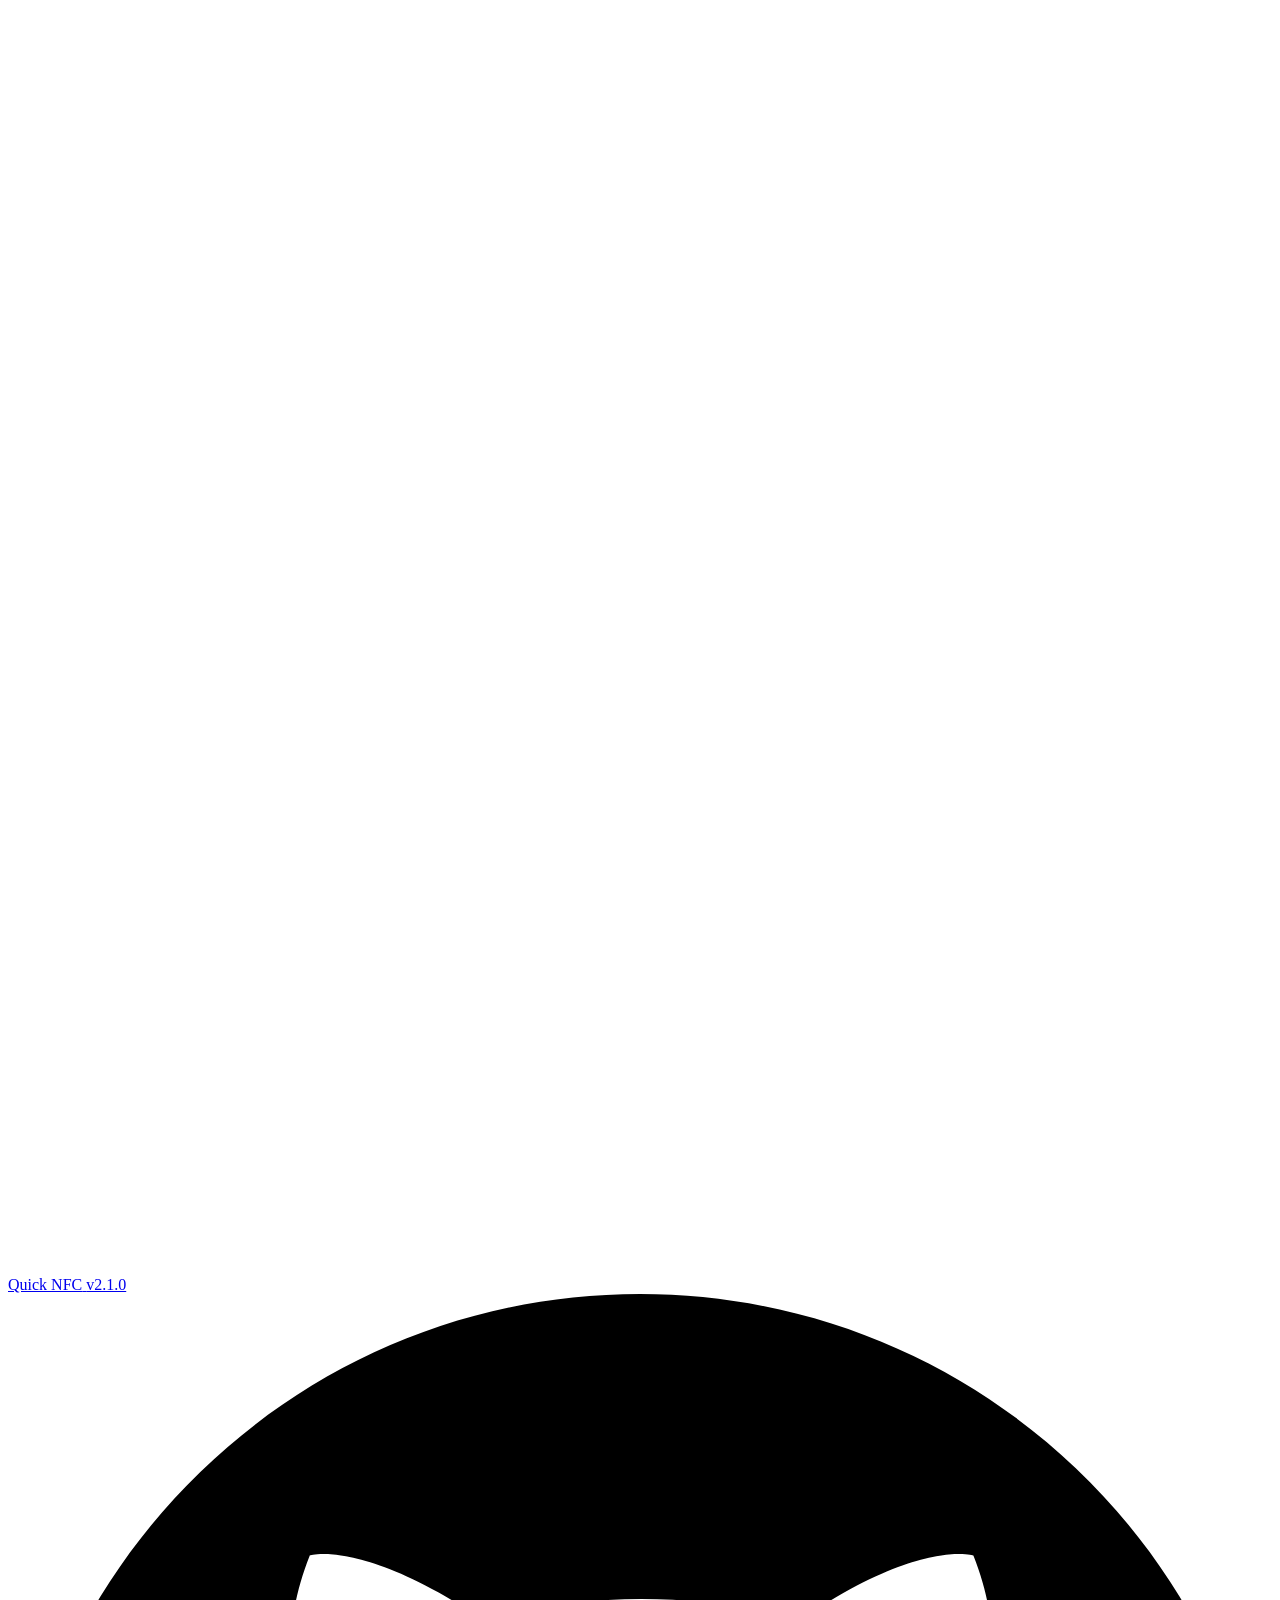
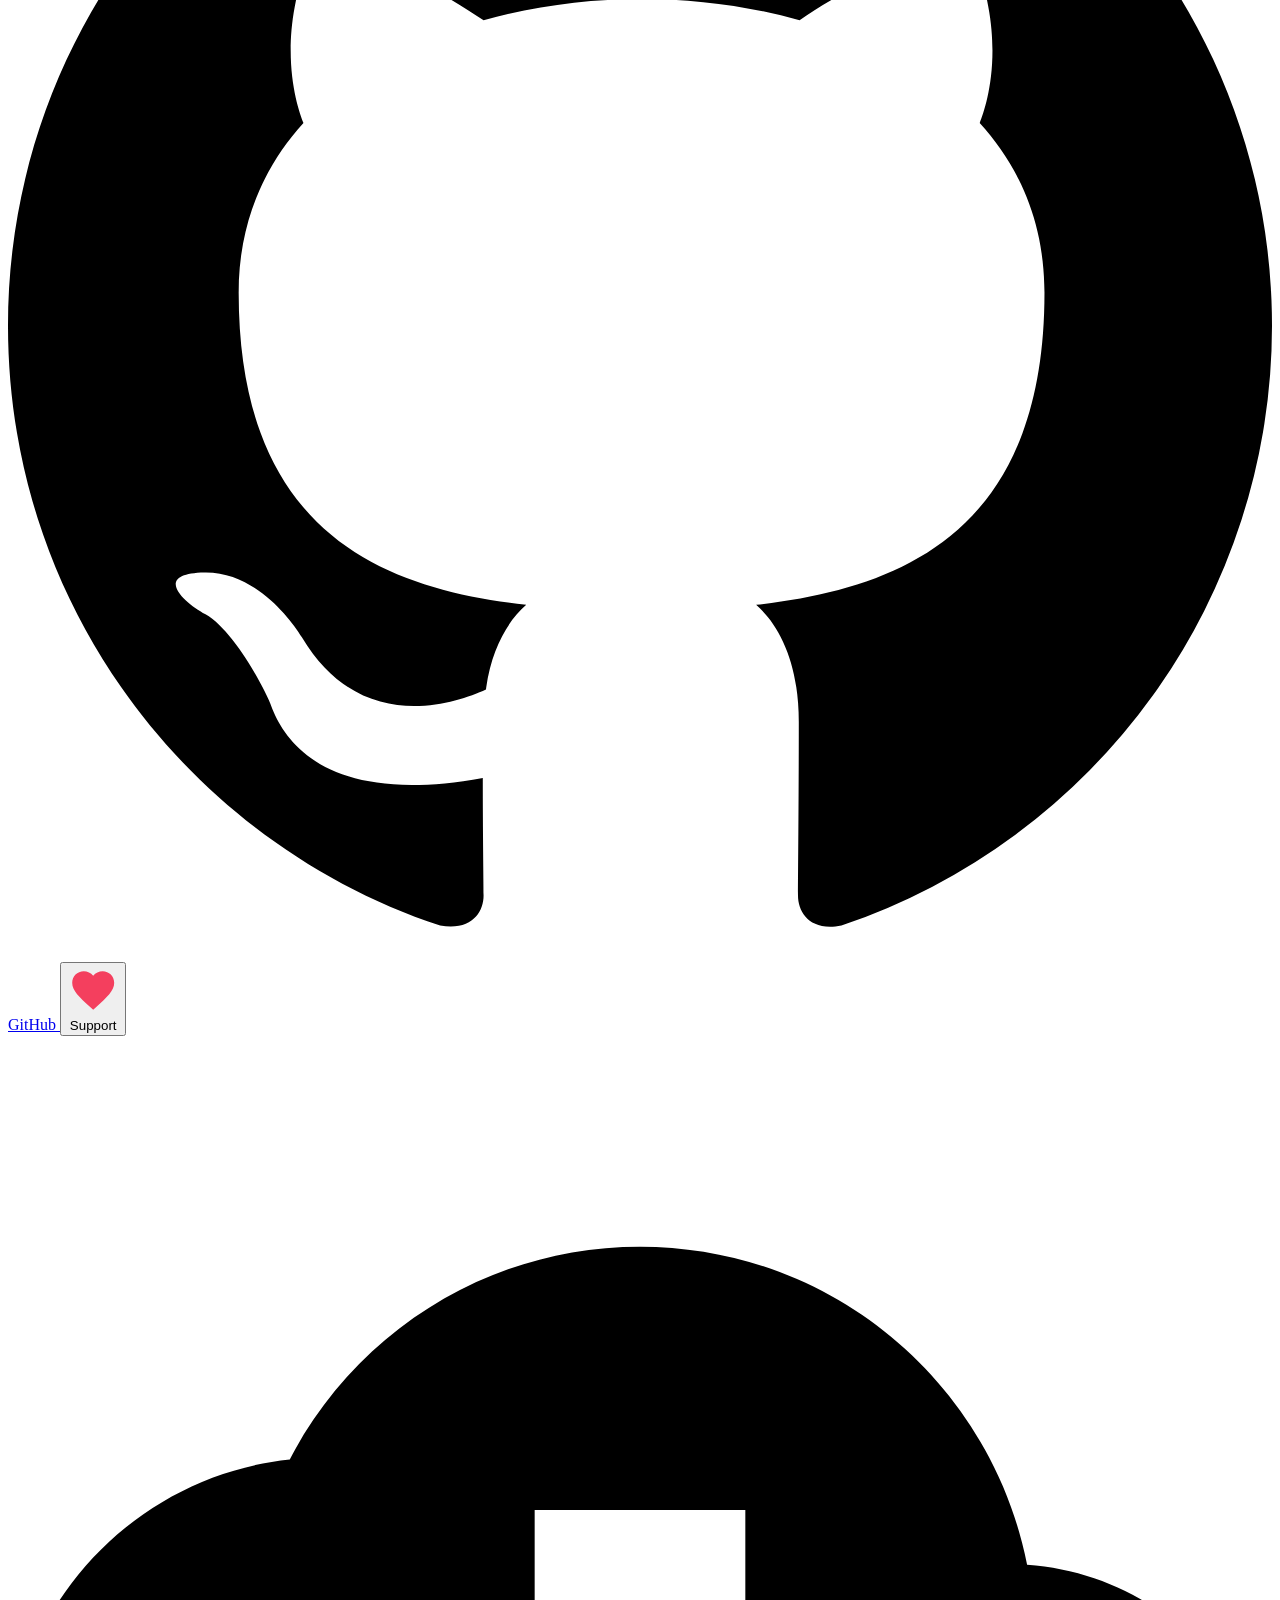
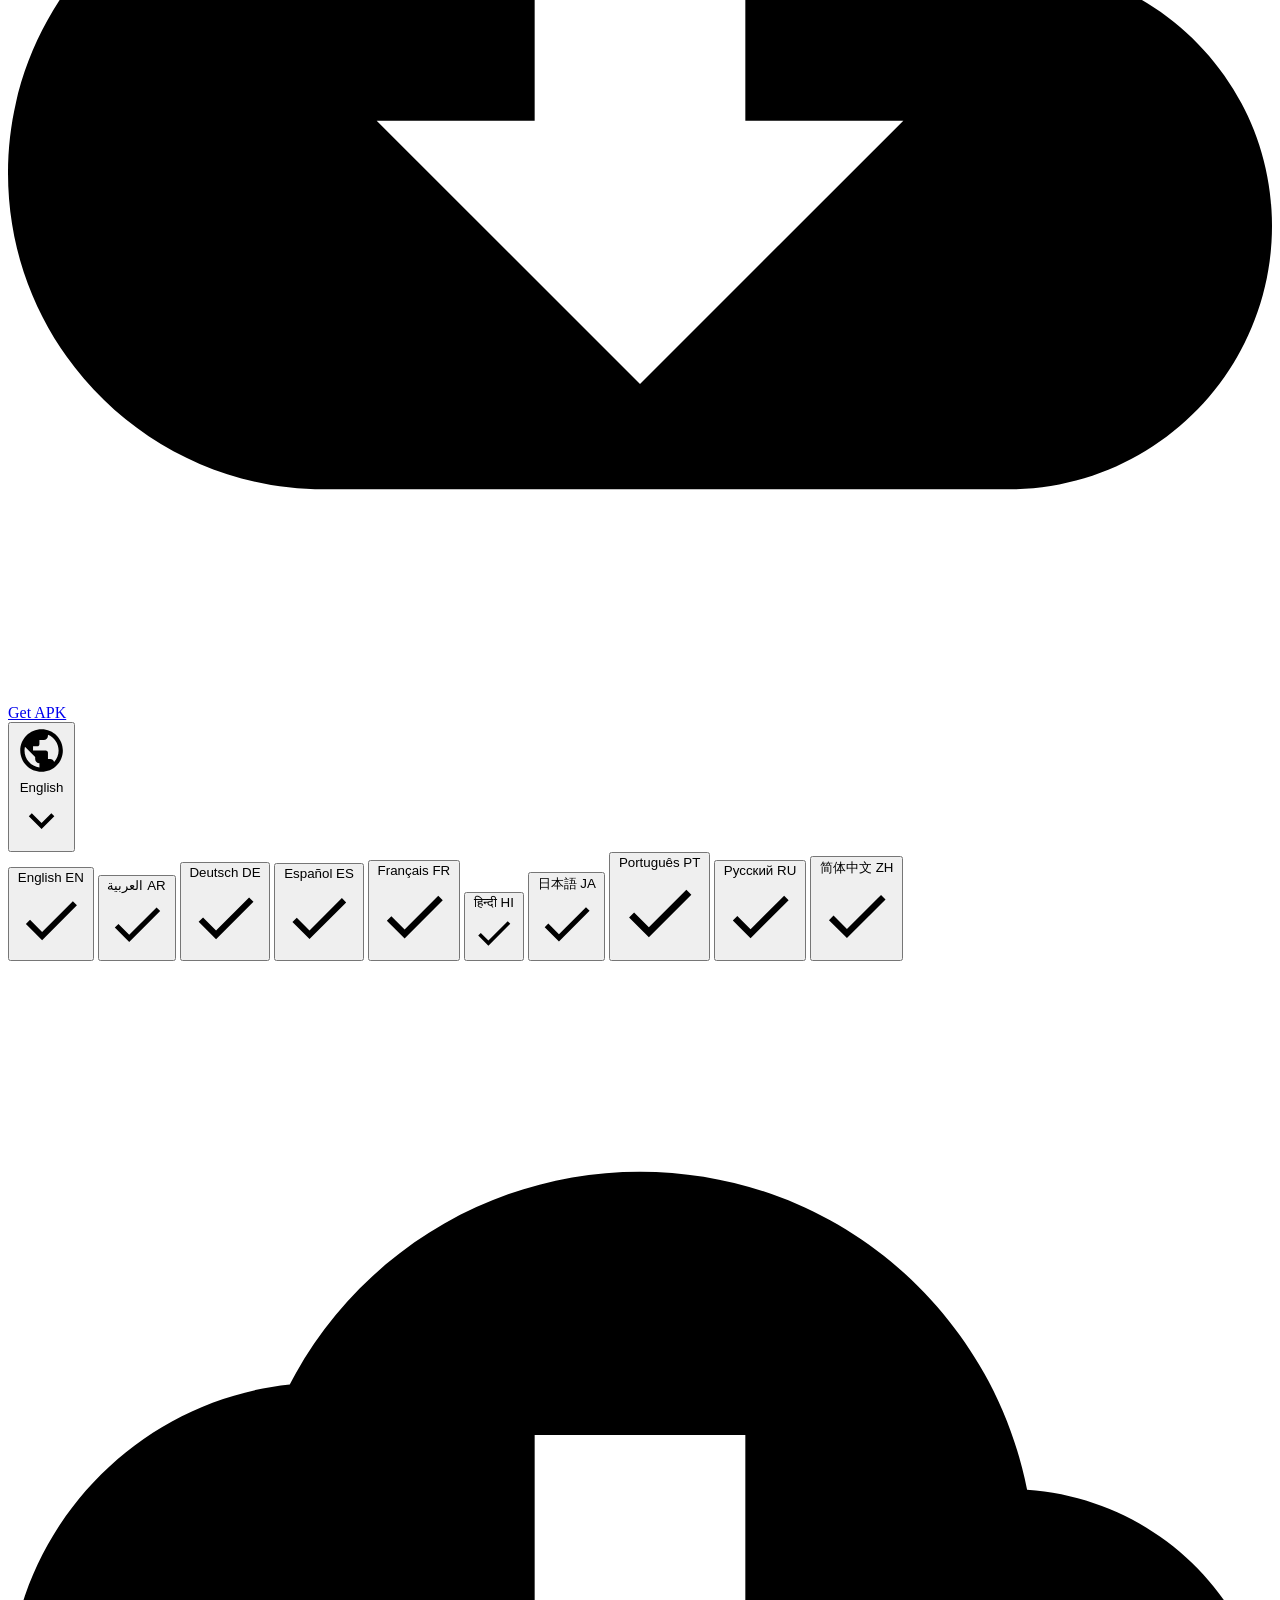
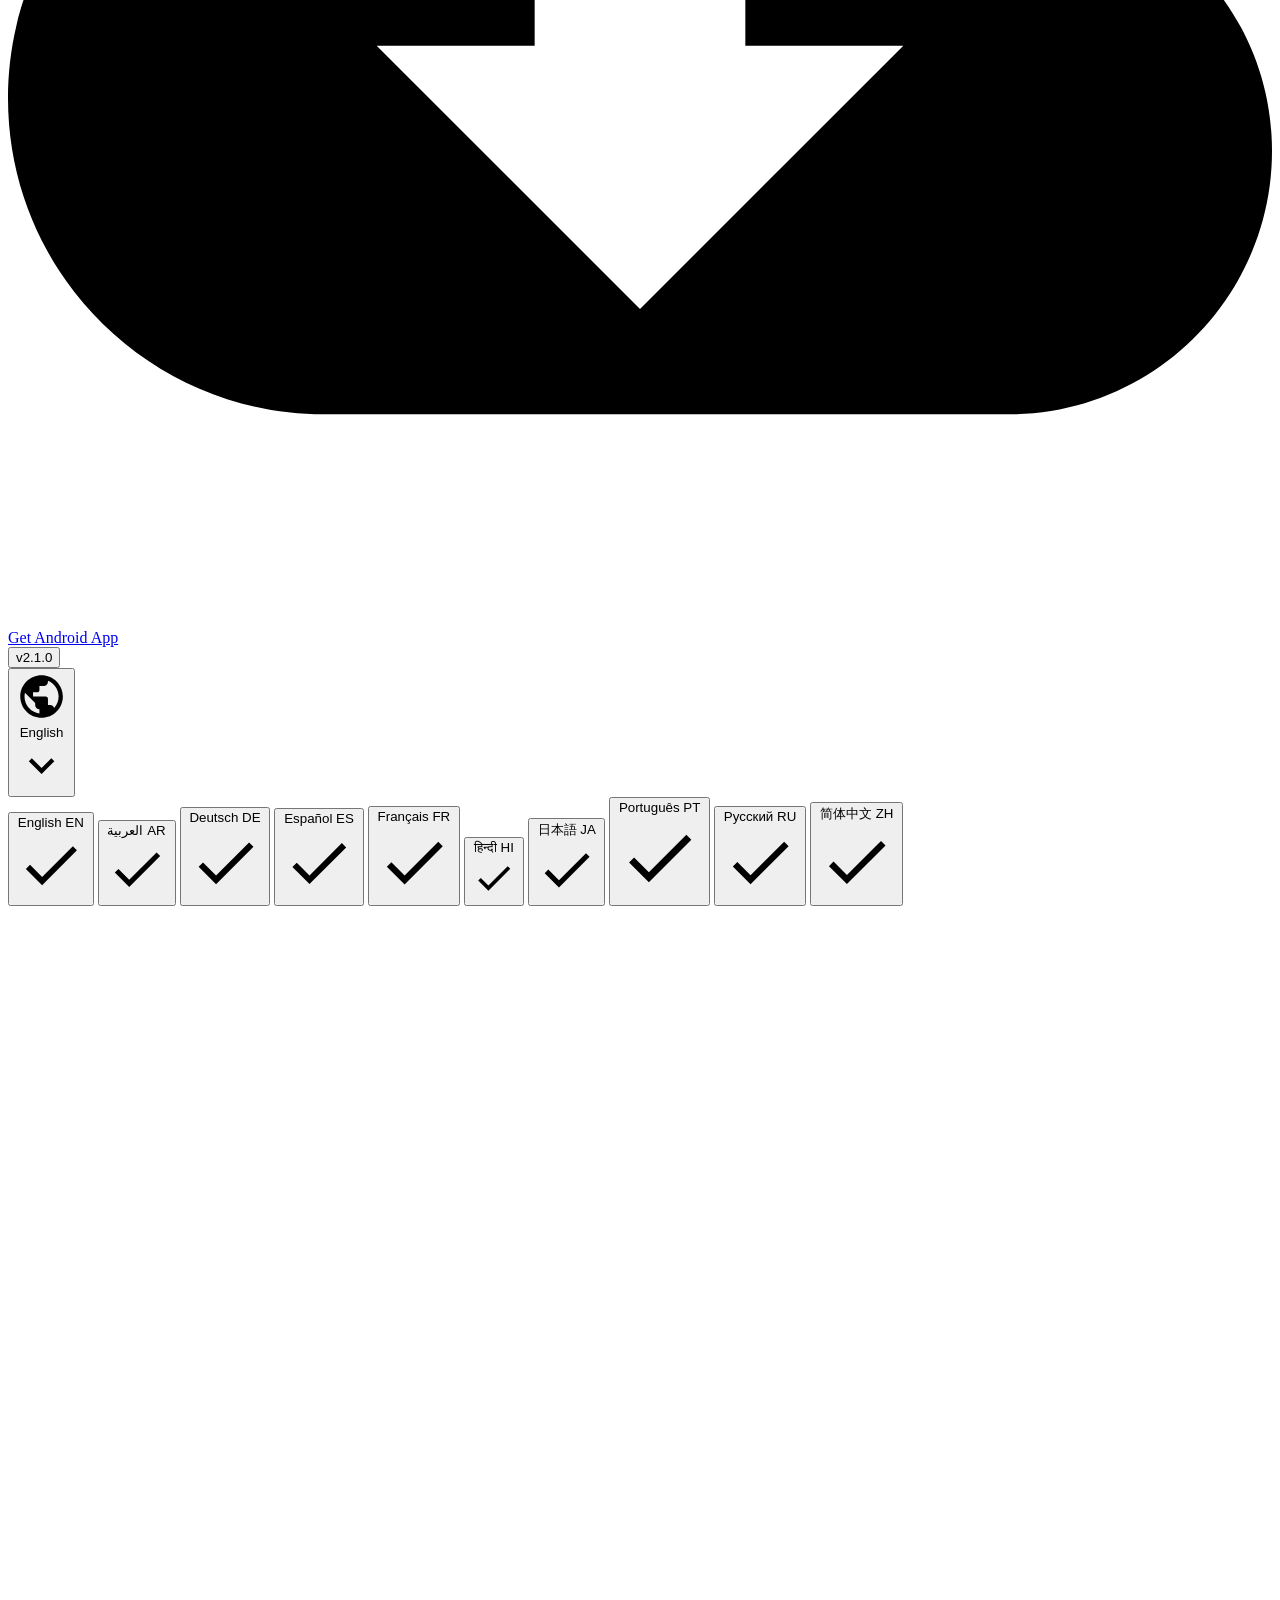
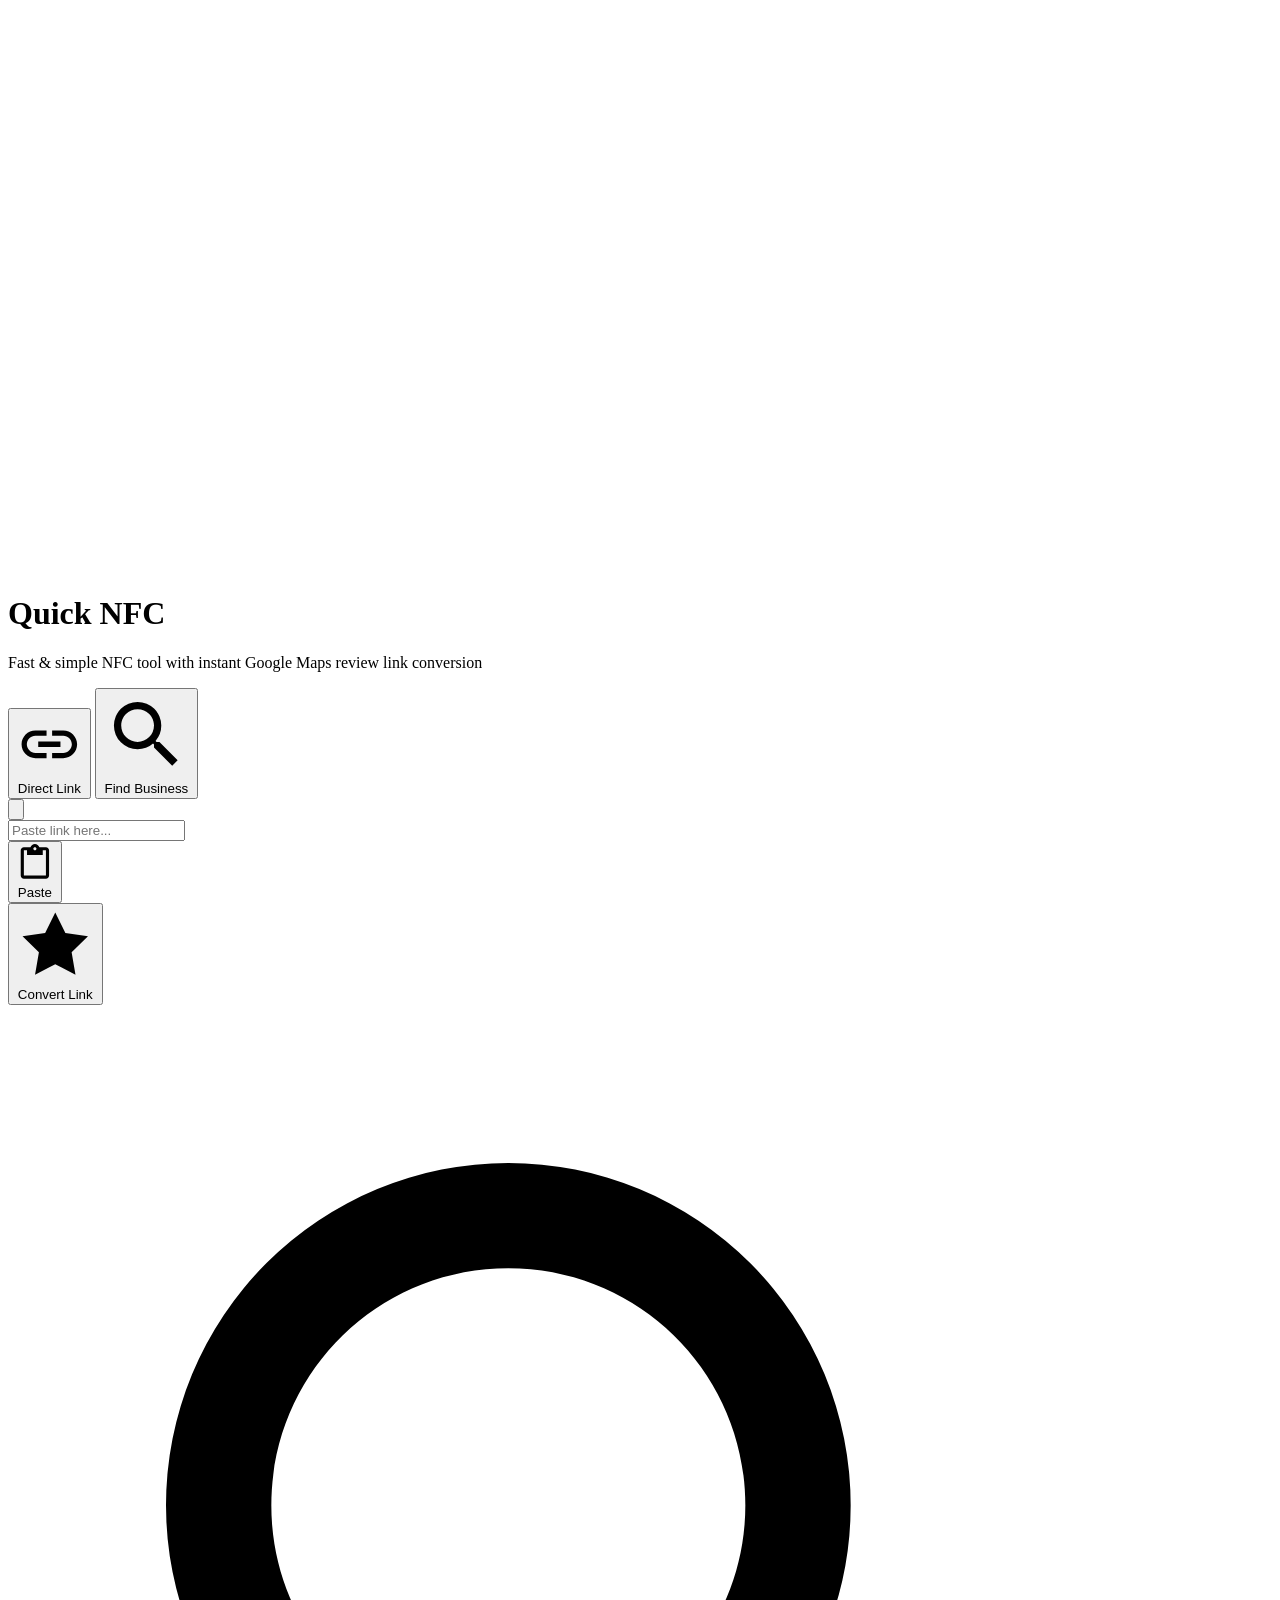
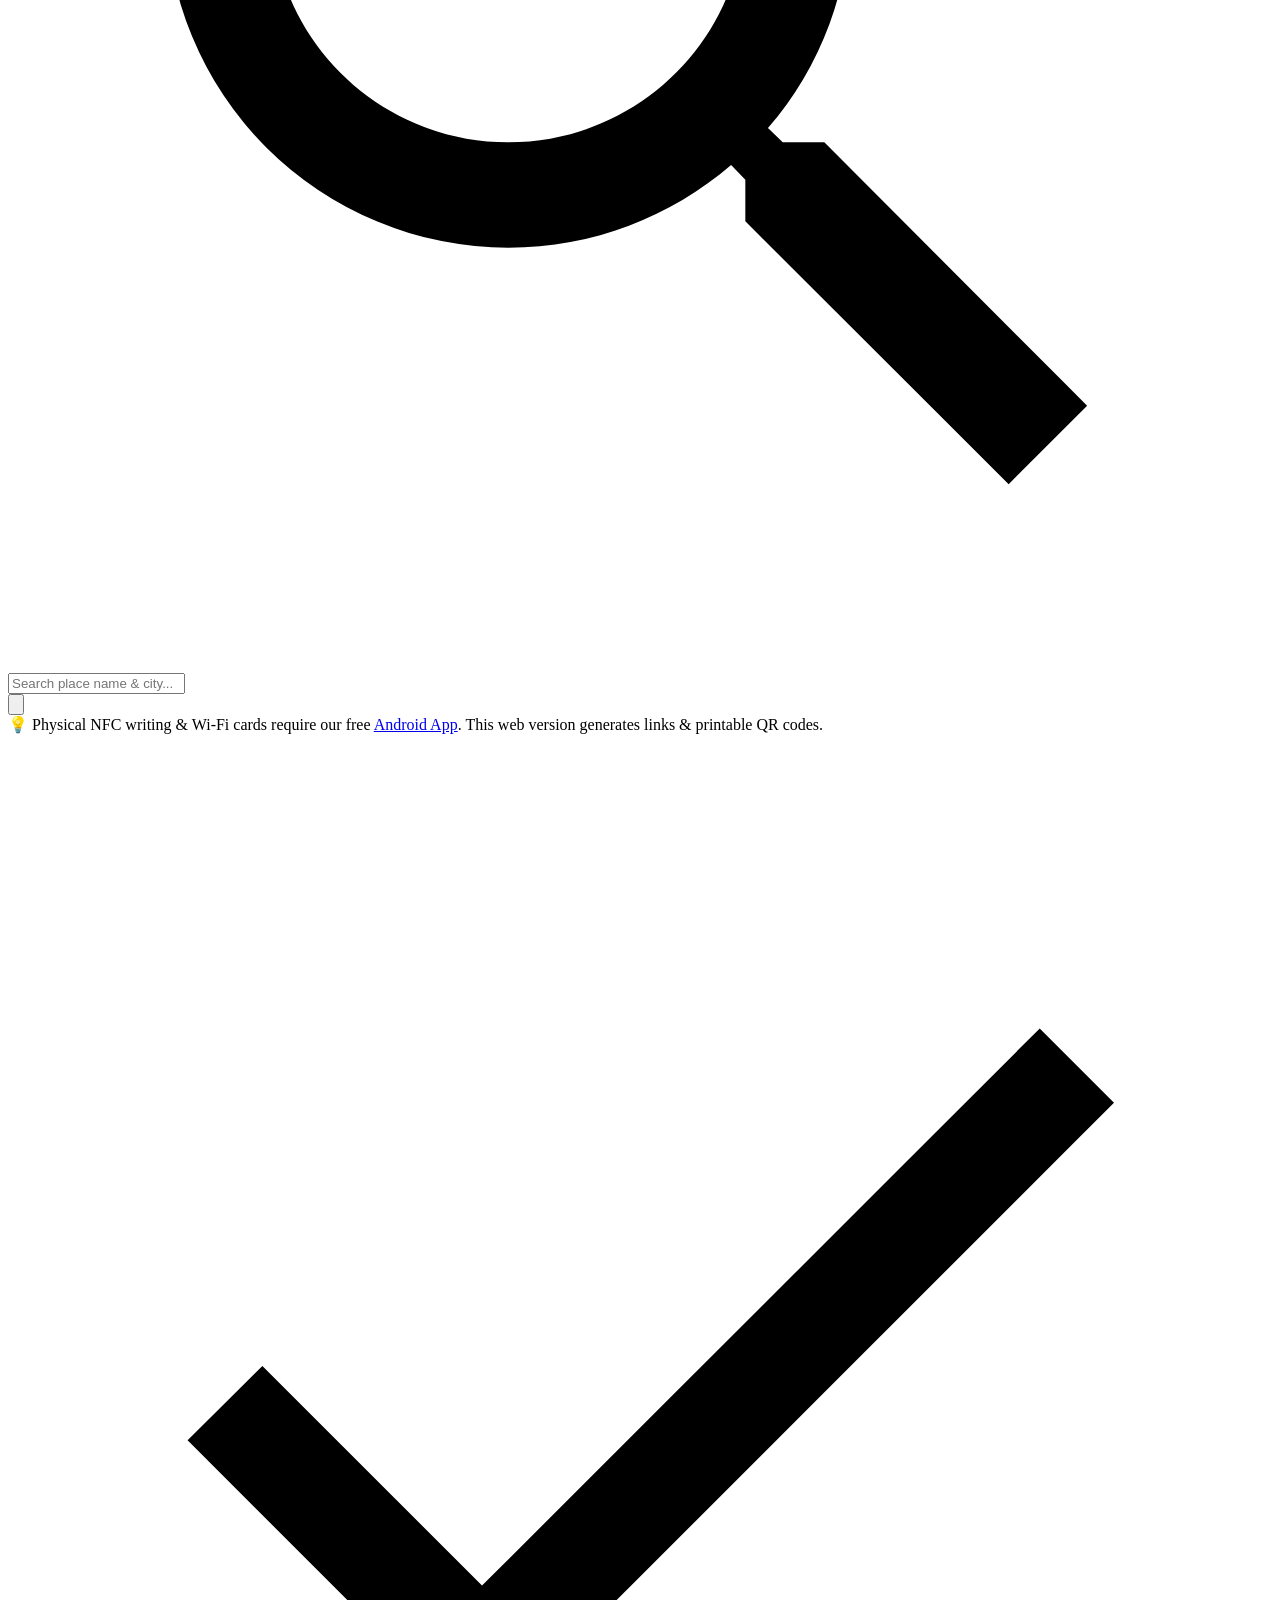
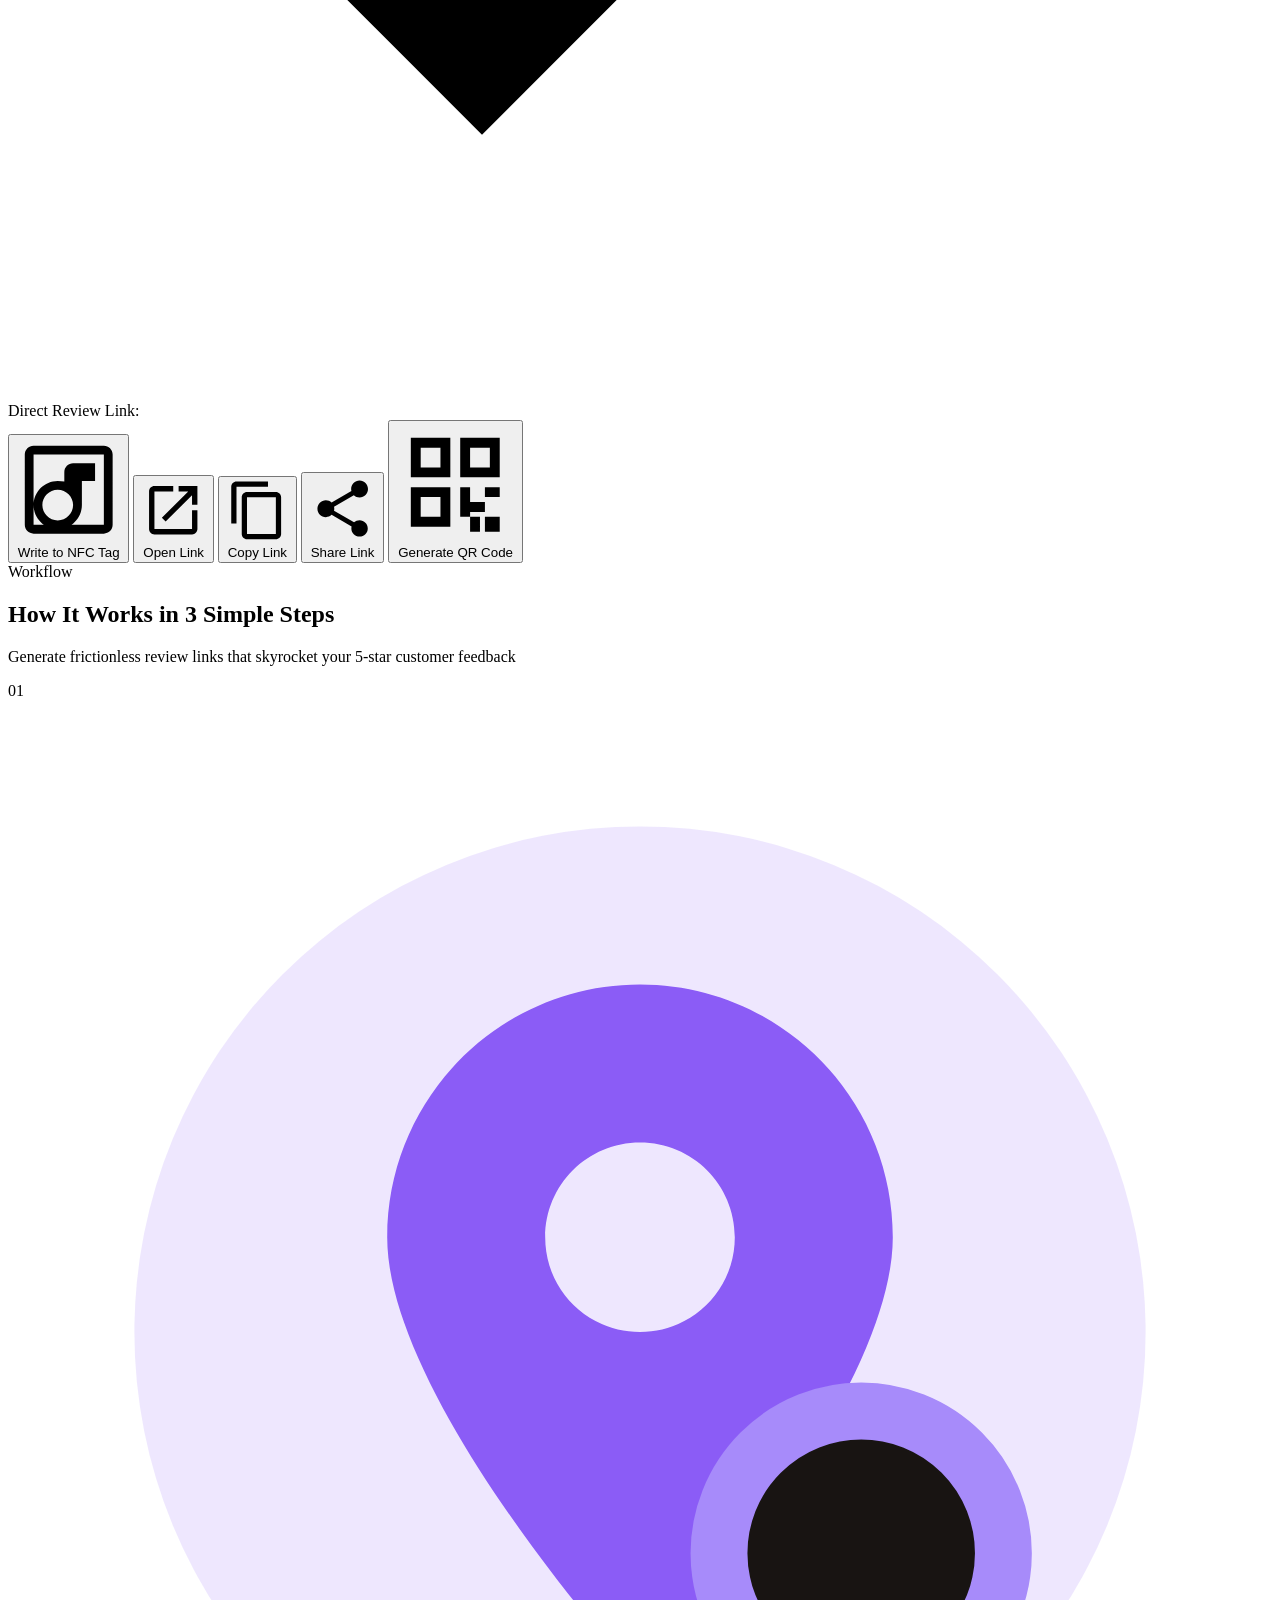
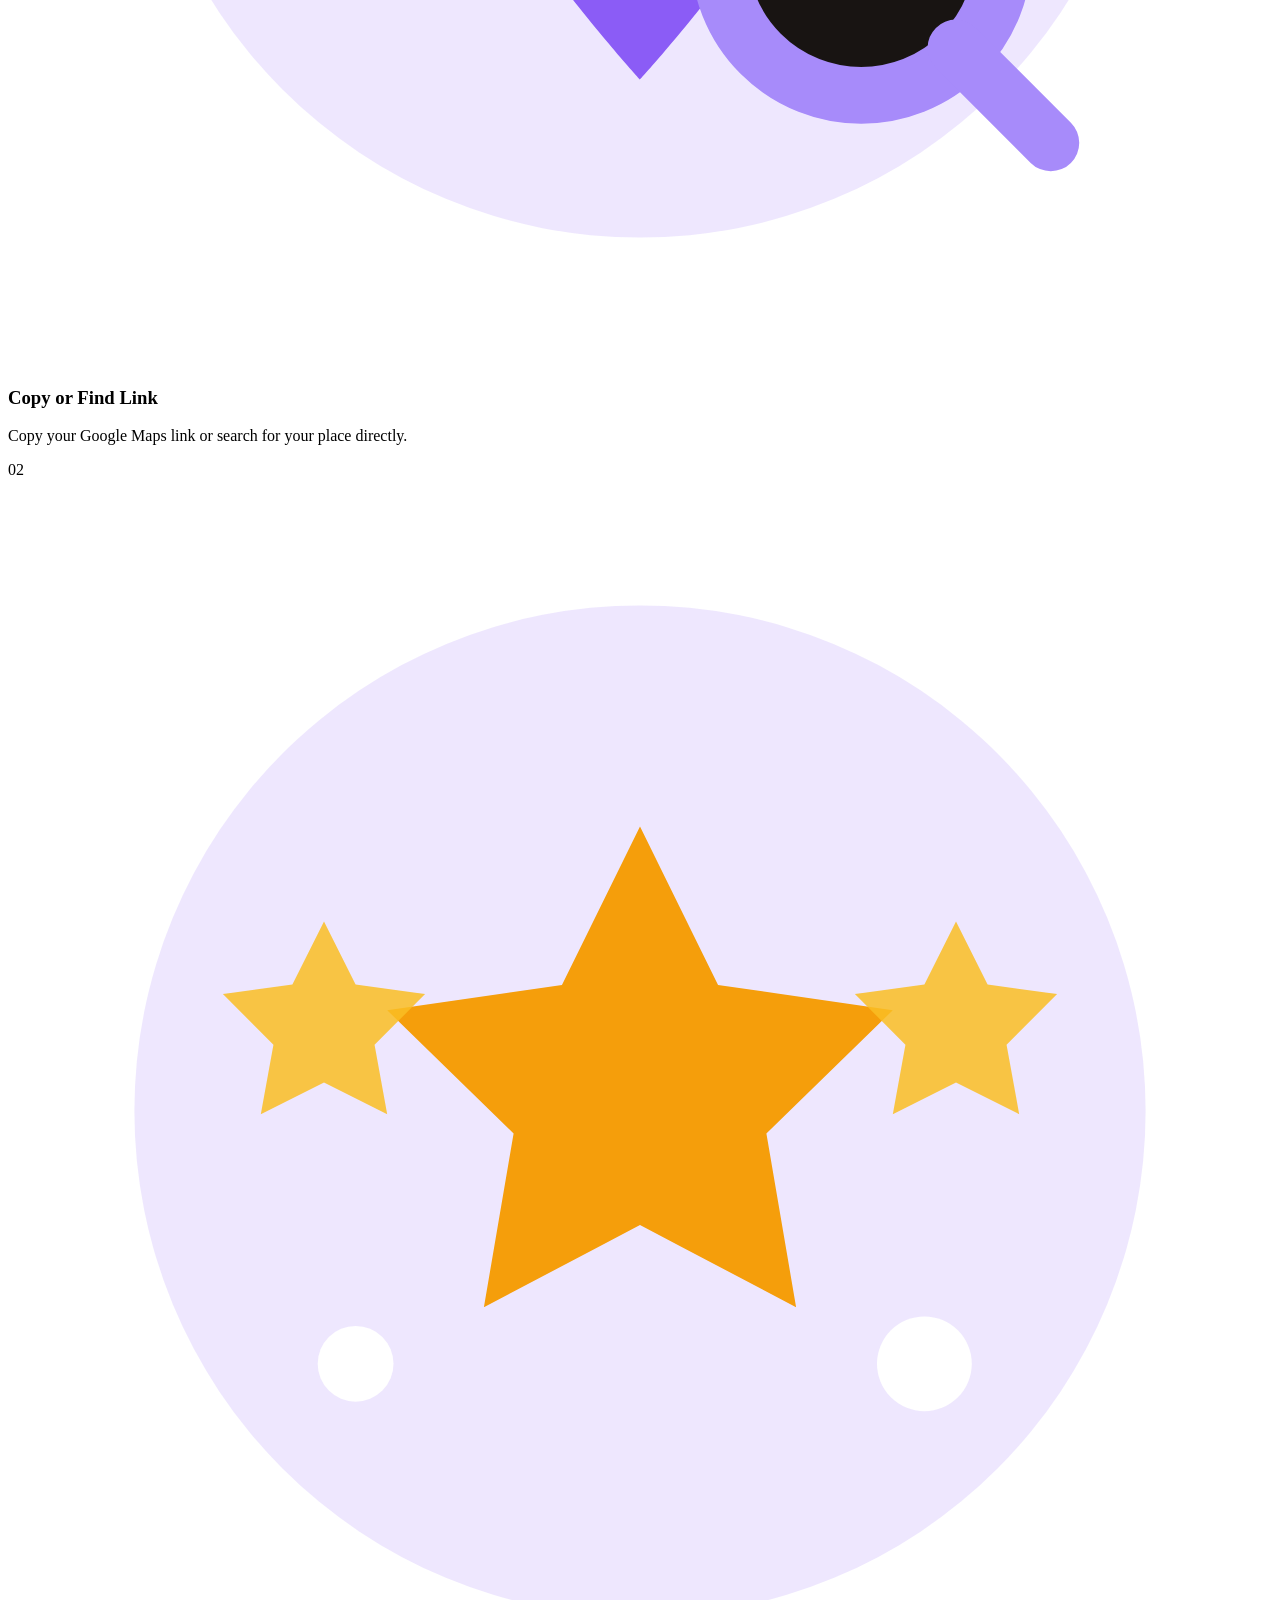
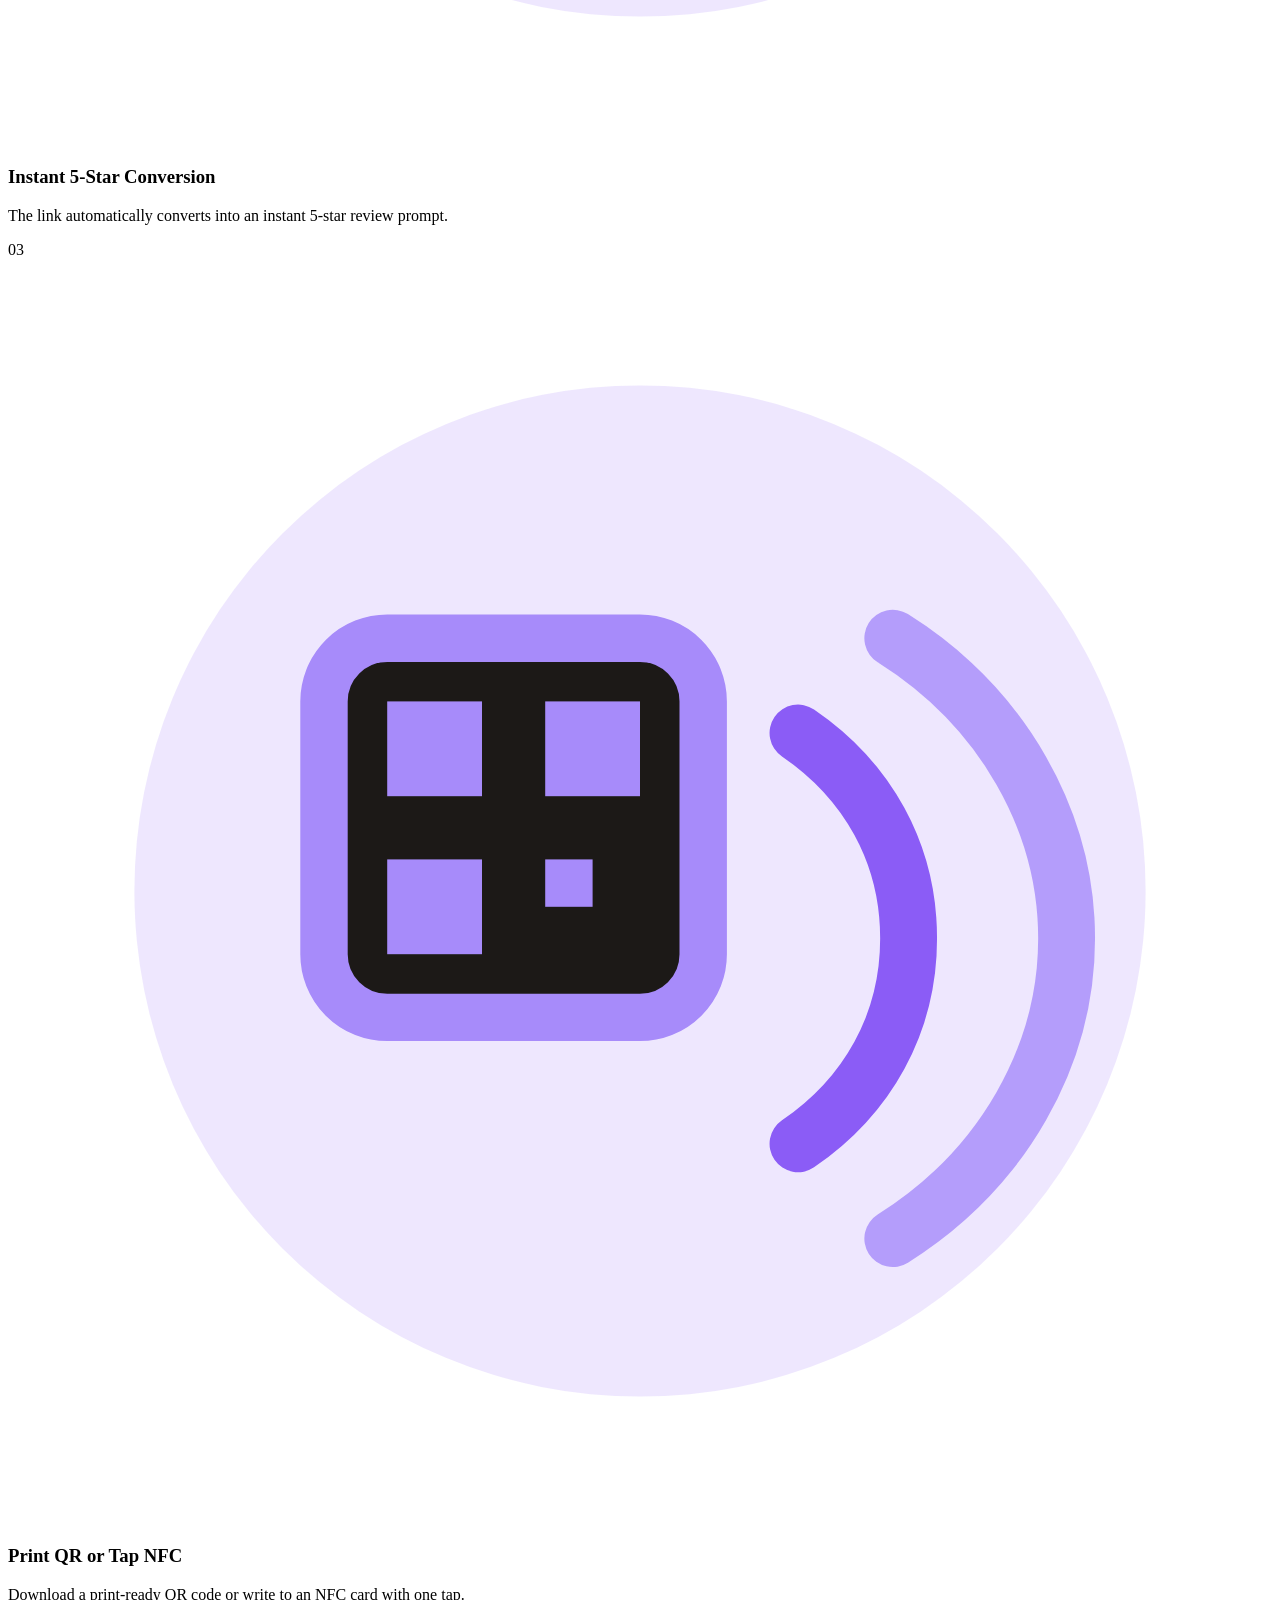
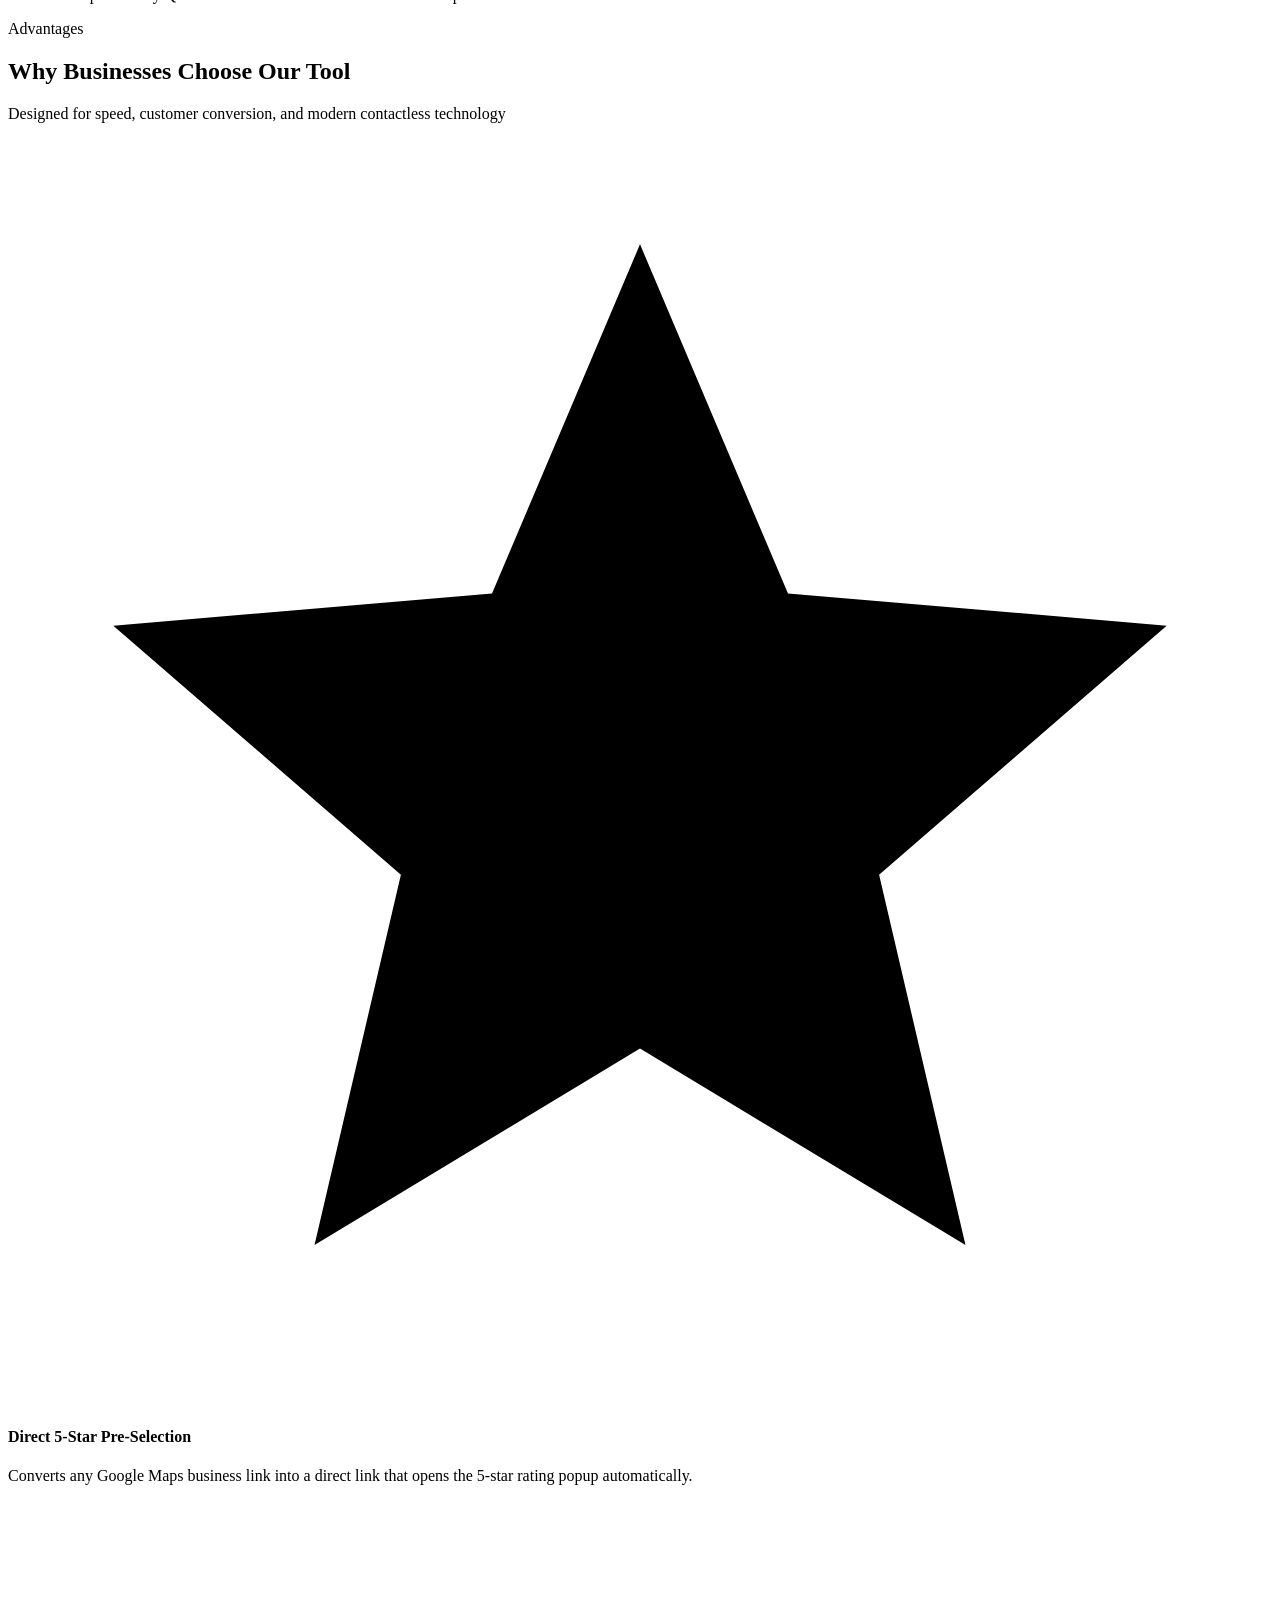
==== index.html @ 33b1f05d "chore(release): bump version to v2.1.0" ====
<!DOCTYPE html>
<html lang="en" dir="ltr">
<head>
    <meta name="google-site-verification" content="ryprvQNlRxElwXUHjvS2rnjBGJUtOKJ2hgI6EVrGU4E" />
    <meta name="google-site-verification" content="XtvCFzfC2mJ5uXVcZOq23JEaoyu3cDdnRw9wJJPwwV4" />
    <meta charset="UTF-8">
    <meta name="viewport" content="width=device-width, initial-scale=1.0, maximum-scale=1.0, user-scalable=no, viewport-fit=cover">
    <title>Quick NFC | Instant Google Reviews, Wi-Fi Cards & NFC Programming</title>
    
    <!-- SEO & Metadata -->
    <meta name="description" id="metaDescription" content="Quick NFC - Free & open-source NFC tool and Google Maps 5-star review link generator. Program NFC cards, Wi-Fi tags, PIN locks, and high-resolution QR codes.">
    <meta name="keywords" content="quick nfc, كويك ان اف سي, google review link, رابط تقييم جوجل, nfc wifi card, كروت nfc واي فاي, nfc pin lock, قفل nfc برمز, ntag213, ntag215, ntag216, write nfc cards, برمجة كروت nfc, تقييم خرائط جوجل 5 نجوم, رابط تقييم مباشر">
    <meta name="theme-color" content="#7c3aed">
    <link rel="canonical" href="https://quicknfc.link/">
    
    <!-- Open Graph / Social Sharing & Google Rich Results -->
    <meta property="og:title" content="Quick NFC | Fast NFC & Google Review Tool">
    <meta property="og:description" content="Direct Google Maps 5-star review link generator, Wi-Fi NFC card setup, PIN lock security, and high-resolution QR codes.">
    <meta property="og:url" content="https://quicknfc.link/">
    <meta property="og:type" content="website">
    <meta property="og:site_name" content="Quick NFC">
    <meta property="og:image" content="https://quicknfc.link/assets/icons/og-image.png">
    <meta property="og:image:secure_url" content="https://quicknfc.link/assets/icons/og-image.png">
    <meta property="og:image:type" content="image/png">
    <meta property="og:image:width" content="1200">
    <meta property="og:image:height" content="630">
    <meta property="og:image:alt" content="Quick NFC Preview">

    <!-- Twitter Card -->
    <meta name="twitter:card" content="summary_large_image">
    <meta name="twitter:title" content="Quick NFC | Fast NFC & Google Review Tool">
    <meta name="twitter:description" content="Direct Google Maps 5-star review link generator, Wi-Fi NFC card setup, PIN lock security, and high-resolution QR codes.">
    <meta name="twitter:image" content="https://quicknfc.link/assets/icons/og-image.png">
    <meta name="thumbnail" content="https://quicknfc.link/assets/icons/favicon-192x192.png">

    <!-- Schema.org JSON-LD Structured Data for Google Search -->
    <script type="application/ld+json">
    [
      {
        "@context": "https://schema.org",
        "@type": "WebSite",
        "name": "Quick NFC",
        "alternateName": ["QuickNFC", "ReviewLinkGenerator", "Google Review Link Generator", "مولد رابط تقييم جوجل"],
        "url": "https://quicknfc.link/"
      },
      {
        "@context": "https://schema.org",
        "@type": "WebApplication",
        "name": "Quick NFC",
        "url": "https://quicknfc.link/",
        "image": "https://quicknfc.link/assets/icons/og-image.png",
        "description": "Fast & simple NFC tool with instant Google Maps review link conversion, QR codes, and contactless card management.",
        "applicationCategory": "BusinessApplication",
        "operatingSystem": "Web, Android",
        "offers": {
          "@type": "Offer",
          "price": "0",
          "priceCurrency": "USD"
        },
        "author": {
          "@type": "Person",
          "name": "Zaid Salameh",
          "url": "https://github.com/zaid-a-salameh"
        }
      },
      {
        "@context": "https://schema.org",
        "@type": "FAQPage",
        "mainEntity": [
          {
            "@type": "Question",
            "name": "How do I create a direct 5-star Google review link?",
            "acceptedAnswer": {
              "@type": "Answer",
              "text": "Paste your Google Maps business link or search for your place in the app. The tool automatically resolves your Google Place ID and generates a direct review URL that pops open the 5-star rating dialog automatically."
            }
          },
          {
            "@type": "Question",
            "name": "كيف أحصل على رابط تقييم مباشر 5 نجوم لخرائط جوجل؟",
            "acceptedAnswer": {
              "@type": "Answer",
              "text": "ضع رابط نشاطك التجاري من خرائط Google أو ابحث عن اسم المحل، وسيقوم الموقع باستخراج معرّف المكان Place ID وتوليد رابط مباشر يفتح نافذة التقييم الفوري بـ 5 نجوم للعملاء."
            }
          },
          {
            "@type": "Question",
            "name": "How to write Google review links to NFC cards or tags?",
            "acceptedAnswer": {
              "@type": "Answer",
              "text": "Install the free Quick NFC Android APK, generate your review link, tap 'Write to NFC Tag', and hold the back of your Android phone against any writable NFC tag (NTAG213, NTAG215, or NTAG216)."
            }
          },
          {
            "@type": "Question",
            "name": "كيف أكتب رابط التقييم على كروت وميداليات NFC؟",
            "acceptedAnswer": {
              "@type": "Answer",
              "text": "حمّل تطبيق الأندرويد المجاني Quick NFC، وأنشئ رابط التقييم، ثم اضغط على زر كتابة كارت NFC وقرّب كارت أو استيكر NFC من ظهر الهاتف ليتم قفله وبرمجته فوراً."
            }
          },
          {
            "@type": "Question",
            "name": "Can I generate a printable QR code for Google reviews?",
            "acceptedAnswer": {
              "@type": "Answer",
              "text": "Yes, clicking the QR Code button instantly creates a high-resolution, downloadable QR code image suitable for printing on table tents, storefront stickers, receipts, and marketing stands."
            }
          },
          {
            "@type": "Question",
            "name": "هل يمكن عمل كود QR قابل للطباعة لتقييمات العملاء؟",
            "acceptedAnswer": {
              "@type": "Answer",
              "text": "نعم، يمكنك بنقرة واحدة توليد رمز QR عالي الدقة وتحميله كصورة جاهزة للطباعة على الطاولات، الفواتير، والملصقات في محلك التجاري."
            }
          },
          {
            "@type": "Question",
            "name": "Is Quick NFC free and does it require an API key?",
            "acceptedAnswer": {
              "@type": "Answer",
              "text": "Yes, it is 100% free and open-source. It does not require any Google Cloud API key, credit card, or user registration. All Place ID resolution and link formatting runs directly in your browser or Android device."
            }
          },
          {
            "@type": "Question",
            "name": "هل هذه الأداة مجانية وهل تتطلب بطاقة بنكية أو مفتاح API؟",
            "acceptedAnswer": {
              "@type": "Answer",
              "text": "الأداة مجانية ومفتوحة المصدر 100%، ولا تتطلب أي بطاقة بنكية أو حساب Google Cloud أو اشتراكات شهرية، وتعمل بخصوصية تامة دون أي تتبع لروابطك."
            }
          }
        ]
      }
    ]
    </script>

    <!-- Google Search & Browser Favicons (Vector SVG & Static Multi-Resolution) -->
    <link rel="icon" type="image/x-icon" href="/favicon.ico">
    <link rel="shortcut icon" href="/favicon.ico">
    <link rel="icon" type="image/svg+xml" href="assets/icons/favicon.svg?v=2.0.0">
    <link rel="icon" type="image/x-icon" href="assets/icons/favicon.ico?v=2.0.0">
    <link rel="icon" type="image/png" sizes="48x48" href="assets/icons/favicon-48x48.png?v=2.0.0">
    <link rel="icon" type="image/png" sizes="96x96" href="assets/icons/favicon-96x96.png?v=2.0.0">
    <link rel="icon" type="image/png" sizes="192x192" href="assets/icons/favicon-192x192.png?v=2.0.0">
    <link rel="apple-touch-icon" sizes="180x180" href="assets/icons/apple-touch-icon.png?v=2.0.0">
    
    <link rel="preconnect" href="https://fonts.googleapis.com">
    <link rel="preconnect" href="https://fonts.gstatic.com" crossorigin>
    <link rel="stylesheet" href="https://fonts.googleapis.com/css2?family=Cairo:wght@600;700;800&family=Inter:wght@500;600;700;800&family=JetBrains+Mono:wght@500;600&display=swap" media="print" onload="this.media='all'">
    <noscript>
        <link rel="stylesheet" href="https://fonts.googleapis.com/css2?family=Cairo:wght@600;700;800&family=Inter:wght@500;600;700;800&family=JetBrains+Mono:wght@500;600&display=swap">
    </noscript>

    <!-- QR Code Engine (Local bundled with defer) -->
    <script src="qrcode.min.js" defer></script>

    <!-- Modular Stylesheets (Web) -->
    <link rel="stylesheet" href="src/css/variables.css">
    <link rel="stylesheet" href="src/css/base.css">
    <link rel="stylesheet" href="src/css/components.css">
    <link rel="stylesheet" href="src/css/link-type-switcher.css">
    <link rel="stylesheet" href="src/css/search-dropdown.css">
    <link rel="stylesheet" href="src/css/qr-modal.css">
    <link rel="stylesheet" href="src/css/toast.css">
    <link rel="stylesheet" href="src/css/marketing.css">
</head>
<body>

    <!-- Ambient Lights (Electric Violet) -->
    <div class="ambient-glow glow-top"></div>
    <div class="ambient-glow glow-bottom"></div>

    <!-- Desktop Sticky Navigation Bar -->
    <nav class="desktop-navbar" id="desktopNavbar">
        <div class="navbar-inner">
            <a href="./" class="navbar-brand">
                <div class="brand-logo-mini">
                    <svg viewBox="0 0 24 24">
                        <path fill="#ffffff" d="M10.8 1.8L3 12.5H8.2L5.8 22.2L14.2 10.5H9.5L11.8 1.8Z"/>
                        <path d="M15.2 6.2C16.8 7.6 17.6 9.4 17.6 11.6C17.6 13.8 16.8 15.6 15.2 17" stroke="#ffffff" stroke-width="2" stroke-linecap="round" fill="none"/>
                        <path d="M18.2 3.2C20.7 5.3 21.8 8.2 21.8 11.6C21.8 15 20.7 17.9 18.2 20" stroke="#ffffff" stroke-width="2" stroke-linecap="round" fill="none"/>
                    </svg>
                </div>
                <span class="brand-name">Quick NFC</span>
                <span class="brand-badge" id="navBrandBadge" role="button" title="Latest Release v2.1.0">v2.1.0</span>
            </a>
            
            <div class="navbar-actions">
                <!-- GitHub Repository Link -->
                <a href="https://github.com/zaid-a-salameh/quick-nfc" target="_blank" rel="noopener noreferrer" class="nav-link-btn btn-nav-github" title="View Source on GitHub">
                    <svg viewBox="0 0 24 24"><path d="M12 0C5.37 0 0 5.37 0 12c0 5.31 3.435 9.795 8.205 11.385.6.105.825-.255.825-.57 0-.285-.015-1.23-.015-2.235-3.015.555-3.795-.735-4.035-1.41-.135-.345-.72-1.41-1.23-1.695-.42-.225-1.02-.78-.015-.795.945-.015 1.62.87 1.845 1.23 1.08 1.815 2.805 1.305 3.495.99.105-.78.42-1.305.765-1.605-2.67-.3-5.46-1.335-5.46-5.925 0-1.305.465-2.385 1.23-3.225-.12-.3-.54-1.53.12-3.18 0 0 1.005-.315 3.3 1.23.96-.27 1.98-.405 3-.405s2.04.135 3 .405c2.295-1.56 3.3-1.23 3.3-1.23.66 1.65.24 2.88.12 3.18.765.84 1.23 1.905 1.23 3.225 0 4.605-2.805 5.625-5.475 5.925.435.375.81 1.095.81 2.22 0 1.605-.015 2.895-.015 3.3 0 .315.225.69.825.57A12.02 12.02 0 0024 12c0-6.63-5.37-12-12-12z"/></svg>
                    <span id="navGithubLabel">GitHub</span>
                </a>

                                <!-- Support Button (Inactive placeholder for now) -->
                <button type="button" class="nav-link-btn btn-nav-support" id="navSupportBtn" title="Support Project">
                    <svg viewBox="0 0 24 24"><path fill="#f43f5e" d="M12 21.35l-1.45-1.32C5.4 15.36 2 12.28 2 8.5 2 5.42 4.42 3 7.5 3c1.74 0 3.41.81 4.5 2.09C13.09 3.81 14.76 3 16.5 3 19.58 3 22 5.42 22 8.5c0 3.78-3.4 6.86-8.55 11.54L12 21.35z"/></svg>
                    <span id="navSupportLabel">Support</span>
                </button>

                <!-- Download Android APK -->
                <a href="https://github.com/zaid-a-salameh/quick-nfc/releases/latest/download/QuickNFC.apk" class="nav-link-btn btn-nav-apk" id="navApkBtn">
                    <svg viewBox="0 0 24 24"><path d="M19.35 10.04C18.67 6.59 15.64 4 12 4 9.11 4 6.6 5.64 5.35 8.04 2.34 8.36 0 10.91 0 14c0 3.31 2.69 6 6 6h13c2.76 0 5-2.24 5-5 0-2.64-2.05-4.78-4.65-4.96zM17 13l-5 5-5-5h3V9h4v4h3z"/></svg>
                    <span id="navApkLabel">Get APK</span>
                </a>

                <!-- Language Selector Dropdown -->
                <div class="lang-selector-dropdown" id="navLangDropdownContainer">
                    <button type="button" class="lang-select-btn" id="navLangBtn" aria-haspopup="listbox" aria-expanded="false" title="Language / اللغة">
                        <svg class="lang-globe-icon" viewBox="0 0 24 24"><path d="M12 2C6.48 2 2 6.48 2 12s4.48 10 10 10 10-4.48 10-10S17.52 2 12 2zm-1 17.93c-3.95-.49-7-3.85-7-7.93 0-.62.08-1.21.21-1.79L9 15v1c0 1.1.9 2 2 2v1.93zm6.9-2.54c-.26-.81-1-1.39-1.9-1.39h-1v-3c0-.55-.45-1-1-1H8v-2h2c.55 0 1-.45 1-1V7h2c1.1 0 2-.9 2-2v-.41c2.93 1.19 5 4.06 5 7.41 0 2.08-.8 3.97-2.1 5.39z"/></svg>
                        <span class="lang-btn-text" id="navLangLabel">English</span>
                        <svg class="lang-chevron" viewBox="0 0 24 24"><path d="M7.41 8.59L12 13.17l4.59-4.58L18 10l-6 6-6-6 1.41-1.41z"/></svg>
                    </button>
                    <div class="lang-dropdown-menu" id="navLangMenu" role="listbox">
                        <button type="button" class="lang-dropdown-item active" data-lang="en" role="option">
                            <span class="lang-item-name">English</span>
                            <span class="lang-item-code">EN</span>
                            <svg class="lang-item-check" viewBox="0 0 24 24"><path d="M9 16.17L4.83 12l-1.42 1.41L9 19 21 7l-1.41-1.41L9 16.17z"/></svg>
                        </button>
                        <button type="button" class="lang-dropdown-item" data-lang="ar" role="option">
                            <span class="lang-item-name">العربية</span>
                            <span class="lang-item-code">AR</span>
                            <svg class="lang-item-check" viewBox="0 0 24 24"><path d="M9 16.17L4.83 12l-1.42 1.41L9 19 21 7l-1.41-1.41L9 16.17z"/></svg>
                        </button>
                        <button type="button" class="lang-dropdown-item" data-lang="de" role="option">
                            <span class="lang-item-name">Deutsch</span>
                            <span class="lang-item-code">DE</span>
                            <svg class="lang-item-check" viewBox="0 0 24 24"><path d="M9 16.17L4.83 12l-1.42 1.41L9 19 21 7l-1.41-1.41L9 16.17z"/></svg>
                        </button>
                        <button type="button" class="lang-dropdown-item" data-lang="es" role="option">
                            <span class="lang-item-name">Español</span>
                            <span class="lang-item-code">ES</span>
                            <svg class="lang-item-check" viewBox="0 0 24 24"><path d="M9 16.17L4.83 12l-1.42 1.41L9 19 21 7l-1.41-1.41L9 16.17z"/></svg>
                        </button>
                        <button type="button" class="lang-dropdown-item" data-lang="fr" role="option">
                            <span class="lang-item-name">Français</span>
                            <span class="lang-item-code">FR</span>
                            <svg class="lang-item-check" viewBox="0 0 24 24"><path d="M9 16.17L4.83 12l-1.42 1.41L9 19 21 7l-1.41-1.41L9 16.17z"/></svg>
                        </button>
                        <button type="button" class="lang-dropdown-item" data-lang="hi" role="option">
                            <span class="lang-item-name">हिन्दी</span>
                            <span class="lang-item-code">HI</span>
                            <svg class="lang-item-check" viewBox="0 0 24 24"><path d="M9 16.17L4.83 12l-1.42 1.41L9 19 21 7l-1.41-1.41L9 16.17z"/></svg>
                        </button>
                        <button type="button" class="lang-dropdown-item" data-lang="ja" role="option">
                            <span class="lang-item-name">日本語</span>
                            <span class="lang-item-code">JA</span>
                            <svg class="lang-item-check" viewBox="0 0 24 24"><path d="M9 16.17L4.83 12l-1.42 1.41L9 19 21 7l-1.41-1.41L9 16.17z"/></svg>
                        </button>
                        <button type="button" class="lang-dropdown-item" data-lang="pt" role="option">
                            <span class="lang-item-name">Português</span>
                            <span class="lang-item-code">PT</span>
                            <svg class="lang-item-check" viewBox="0 0 24 24"><path d="M9 16.17L4.83 12l-1.42 1.41L9 19 21 7l-1.41-1.41L9 16.17z"/></svg>
                        </button>
                        <button type="button" class="lang-dropdown-item" data-lang="ru" role="option">
                            <span class="lang-item-name">Русский</span>
                            <span class="lang-item-code">RU</span>
                            <svg class="lang-item-check" viewBox="0 0 24 24"><path d="M9 16.17L4.83 12l-1.42 1.41L9 19 21 7l-1.41-1.41L9 16.17z"/></svg>
                        </button>
                        <button type="button" class="lang-dropdown-item" data-lang="zh" role="option">
                            <span class="lang-item-name">简体中文</span>
                            <span class="lang-item-code">ZH</span>
                            <svg class="lang-item-check" viewBox="0 0 24 24"><path d="M9 16.17L4.83 12l-1.42 1.41L9 19 21 7l-1.41-1.41L9 16.17z"/></svg>
                        </button>
                    </div>
                </div>
            </div>
        </div>
    </nav>

    <!-- Main Content Wrapper -->
    <main class="main-wrapper" id="mainWrapper">
        <div class="app-container" id="appContainer">
        
        <!-- Top Bar with APK Download & Language Toggle -->
        <div class="top-bar">
            <a href="https://github.com/zaid-a-salameh/quick-nfc/releases/latest/download/QuickNFC.apk" class="btn-download-apk" id="apkDownloadBtn">
                <svg viewBox="0 0 24 24"><path d="M19.35 10.04C18.67 6.59 15.64 4 12 4 9.11 4 6.6 5.64 5.35 8.04 2.34 8.36 0 10.91 0 14c0 3.31 2.69 6 6 6h13c2.76 0 5-2.24 5-5 0-2.64-2.05-4.78-4.65-4.96zM17 13l-5 5-5-5h3V9h4v4h3z"/></svg>
                <span id="apkDownloadLabel">Get Android App</span>
            </a>
            <div class="top-bar-right">
                <button type="button" class="btn-version-pill" id="btnCheckUpdate" title="Check for Updates">
                    <span class="version-dot" id="updateDot"></span>
                    <span id="appVersionText">v2.1.0</span>
                </button>
                <div class="lang-selector-dropdown" id="topLangDropdownContainer">
                    <button type="button" class="lang-select-btn" id="topLangBtn" aria-haspopup="listbox" aria-expanded="false" title="Language / اللغة">
                        <svg class="lang-globe-icon" viewBox="0 0 24 24"><path d="M12 2C6.48 2 2 6.48 2 12s4.48 10 10 10 10-4.48 10-10S17.52 2 12 2zm-1 17.93c-3.95-.49-7-3.85-7-7.93 0-.62.08-1.21.21-1.79L9 15v1c0 1.1.9 2 2 2v1.93zm6.9-2.54c-.26-.81-1-1.39-1.9-1.39h-1v-3c0-.55-.45-1-1-1H8v-2h2c.55 0 1-.45 1-1V7h2c1.1 0 2-.9 2-2v-.41c2.93 1.19 5 4.06 5 7.41 0 2.08-.8 3.97-2.1 5.39z"/></svg>
                        <span class="lang-btn-text" id="topLangLabel">English</span>
                        <svg class="lang-chevron" viewBox="0 0 24 24"><path d="M7.41 8.59L12 13.17l4.59-4.58L18 10l-6 6-6-6 1.41-1.41z"/></svg>
                    </button>
                    <div class="lang-dropdown-menu" id="topLangMenu" role="listbox">
                        <button type="button" class="lang-dropdown-item active" data-lang="en" role="option">
                            <span class="lang-item-name">English</span>
                            <span class="lang-item-code">EN</span>
                            <svg class="lang-item-check" viewBox="0 0 24 24"><path d="M9 16.17L4.83 12l-1.42 1.41L9 19 21 7l-1.41-1.41L9 16.17z"/></svg>
                        </button>
                        <button type="button" class="lang-dropdown-item" data-lang="ar" role="option">
                            <span class="lang-item-name">العربية</span>
                            <span class="lang-item-code">AR</span>
                            <svg class="lang-item-check" viewBox="0 0 24 24"><path d="M9 16.17L4.83 12l-1.42 1.41L9 19 21 7l-1.41-1.41L9 16.17z"/></svg>
                        </button>
                        <button type="button" class="lang-dropdown-item" data-lang="de" role="option">
                            <span class="lang-item-name">Deutsch</span>
                            <span class="lang-item-code">DE</span>
                            <svg class="lang-item-check" viewBox="0 0 24 24"><path d="M9 16.17L4.83 12l-1.42 1.41L9 19 21 7l-1.41-1.41L9 16.17z"/></svg>
                        </button>
                        <button type="button" class="lang-dropdown-item" data-lang="es" role="option">
                            <span class="lang-item-name">Español</span>
                            <span class="lang-item-code">ES</span>
                            <svg class="lang-item-check" viewBox="0 0 24 24"><path d="M9 16.17L4.83 12l-1.42 1.41L9 19 21 7l-1.41-1.41L9 16.17z"/></svg>
                        </button>
                        <button type="button" class="lang-dropdown-item" data-lang="fr" role="option">
                            <span class="lang-item-name">Français</span>
                            <span class="lang-item-code">FR</span>
                            <svg class="lang-item-check" viewBox="0 0 24 24"><path d="M9 16.17L4.83 12l-1.42 1.41L9 19 21 7l-1.41-1.41L9 16.17z"/></svg>
                        </button>
                        <button type="button" class="lang-dropdown-item" data-lang="hi" role="option">
                            <span class="lang-item-name">हिन्दी</span>
                            <span class="lang-item-code">HI</span>
                            <svg class="lang-item-check" viewBox="0 0 24 24"><path d="M9 16.17L4.83 12l-1.42 1.41L9 19 21 7l-1.41-1.41L9 16.17z"/></svg>
                        </button>
                        <button type="button" class="lang-dropdown-item" data-lang="ja" role="option">
                            <span class="lang-item-name">日本語</span>
                            <span class="lang-item-code">JA</span>
                            <svg class="lang-item-check" viewBox="0 0 24 24"><path d="M9 16.17L4.83 12l-1.42 1.41L9 19 21 7l-1.41-1.41L9 16.17z"/></svg>
                        </button>
                        <button type="button" class="lang-dropdown-item" data-lang="pt" role="option">
                            <span class="lang-item-name">Português</span>
                            <span class="lang-item-code">PT</span>
                            <svg class="lang-item-check" viewBox="0 0 24 24"><path d="M9 16.17L4.83 12l-1.42 1.41L9 19 21 7l-1.41-1.41L9 16.17z"/></svg>
                        </button>
                        <button type="button" class="lang-dropdown-item" data-lang="ru" role="option">
                            <span class="lang-item-name">Русский</span>
                            <span class="lang-item-code">RU</span>
                            <svg class="lang-item-check" viewBox="0 0 24 24"><path d="M9 16.17L4.83 12l-1.42 1.41L9 19 21 7l-1.41-1.41L9 16.17z"/></svg>
                        </button>
                        <button type="button" class="lang-dropdown-item" data-lang="zh" role="option">
                            <span class="lang-item-name">简体中文</span>
                            <span class="lang-item-code">ZH</span>
                            <svg class="lang-item-check" viewBox="0 0 24 24"><path d="M9 16.17L4.83 12l-1.42 1.41L9 19 21 7l-1.41-1.41L9 16.17z"/></svg>
                        </button>
                    </div>
                </div>
            </div>
        </div>
        <!-- Header -->
        <header>
            <div class="app-icon">
                <svg viewBox="0 0 24 24">
                    <path fill="#ffffff" d="M10.8 1.8L3 12.5H8.2L5.8 22.2L14.2 10.5H9.5L11.8 1.8Z"/>
                    <path d="M15.2 6.2C16.8 7.6 17.6 9.4 17.6 11.6C17.6 13.8 16.8 15.6 15.2 17" stroke="#ffffff" stroke-width="2" stroke-linecap="round" fill="none"/>
                    <path d="M18.2 3.2C20.7 5.3 21.8 8.2 21.8 11.6C21.8 15 20.7 17.9 18.2 20" stroke="#ffffff" stroke-width="2" stroke-linecap="round" fill="none"/>
                </svg>
            </div>
            <h1 id="appTitle">Quick NFC</h1>
            <p id="appSubtitle">Fast & simple NFC tool with instant Google Maps review link conversion</p>
        </header>

        <!-- Main Input Card -->
        <div class="glass-card main-input-card" id="mainInputCard">
            
            <!-- Mode Switcher Tabs -->
            <div class="mode-switcher-container">
                <div class="mode-tabs">
                    <div class="mode-tab-slider" id="modeTabSlider"></div>
                    <button type="button" class="mode-tab active" id="tabLinkMode" data-mode="link">
                        <svg viewBox="0 0 24 24"><path d="M3.9 12c0-1.71 1.39-3.1 3.1-3.1h4V7H7c-2.76 0-5 2.24-5 5s2.24 5 5 5h4v-1.9H7c-1.71 0-3.1-1.39-3.1-3.1zM8 13h8v-2H8v2zm9-6h-4v1.9h4c1.71 0 3.1 1.39 3.1 3.1s-1.39 3.1-3.1 3.1h-4V17h4c2.76 0 5-2.24 5-5s-2.24-5-5-5z"/></svg>
                        <span id="tabLinkLabel">Direct Link</span>
                    </button>
                    <button type="button" class="mode-tab" id="tabSearchMode" data-mode="search">
                        <svg viewBox="0 0 24 24"><path d="M15.5 14h-.79l-.28-.27A6.471 6.471 0 0 0 16 9.5 6.5 6.5 0 1 0 9.5 16c1.61 0 3.09-.59 4.23-1.57l.27.28v.79l5 4.99L20.49 19l-4.99-5zm-6 0C7.01 14 5 11.99 5 9.5S7.01 5 9.5 5 14 7.01 14 9.5 11.99 14 9.5 14z"/></svg>
                        <span id="tabSearchLabel">Find Business</span>
                    </button>
                </div>
            </div>

            <!-- Mode Stage Viewport -->
            <div class="mode-stage" id="modeStage">
                <!-- MODE 1: Direct Link Mode Content -->
                <div class="mode-content active" id="modeLinkContent">
                <div class="input-row">
                    <button type="button" class="tool-btn btn-trash" id="clearBtn" title="Clear text">
                        <svg viewBox="0 0 24 24"><path d="M6 19c0 1.1.9 2 2 2h8c1.1 0 2-.9 2-2V7H6v12zM19 4h-3.5l-1-1h-5l-1 1H5v2h14V4z"/></svg>
                    </button>

                    <div class="input-box-wrapper">
                        <input 
                            type="url" 
                            id="urlInput" 
                            class="url-input" 
                            placeholder="Paste link here..." 
                            autocomplete="off" 
                            spellcheck="false"
                        >
                    </div>

                    <button type="button" class="tool-btn btn-paste" id="pasteBtn" title="Paste from clipboard">
                        <svg viewBox="0 0 24 24"><path d="M19 2h-4.18C14.4.84 13.3 0 12 0c-1.3 0-2.4.84-2.82 2H5c-1.1 0-2 .9-2 2v16c0 1.1.9 2 2 2h14c1.1 0 2-.9 2-2V4c0-1.1-.9-2-2-2zm-7 0c.55 0 1 .45 1 1s-.45 1-1 1-1-.45-1-1 .45-1 1-1zm7 18H5V4h2v3h10V4h2v16z"/></svg>
                        <span id="pasteBtnLabel">Paste</span>
                    </button>
                </div>

                <!-- Convert Button -->
                <button type="button" class="btn-convert" id="convertBtn">
                    <div class="spinner" id="btnSpinner"></div>
                    <svg id="btnIcon" viewBox="0 0 24 24"><path d="M12 2l3.09 6.26L22 9.27l-5 4.87 1.18 6.88L12 17.77l-6.18 3.25L7 14.14 2 9.27l6.91-1.01L12 2z"/></svg>
                    <span id="btnText">Convert Link</span>
                </button>
            </div>

            <!-- MODE 2: Search Business Mode Content -->
            <div class="mode-content" id="modeSearchContent">
                <div class="search-field-wrapper" id="searchFieldWrapper">
                    <svg class="search-field-icon" viewBox="0 0 24 24"><path d="M15.5 14h-.79l-.28-.27A6.471 6.471 0 0 0 16 9.5 6.5 6.5 0 1 0 9.5 16c1.61 0 3.09-.59 4.23-1.57l.27.28v.79l5 4.99L20.49 19l-4.99-5zm-6 0C7.01 14 5 11.99 5 9.5S7.01 5 9.5 5 14 7.01 14 9.5 11.99 14 9.5 14z"/></svg>
                    <input 
                        type="text" 
                        id="businessSearchInput" 
                        class="search-input" 
                        placeholder="Search place name & city..." 
                        autocomplete="off"
                        spellcheck="false"
                    >
                    <div class="search-loading-spinner" id="searchSpinner"></div>
                    <button type="button" class="search-clear-btn" id="searchClearBtn" title="Clear">
                        <svg viewBox="0 0 24 24"><path d="M19 6.41L17.59 5 12 10.59 6.41 5 5 6.41 10.59 12 5 17.59 6.41 19 12 13.41 17.59 19 19 17.59 13.41 12z"/></svg>
                    </button>
                    <!-- Floating Places Autocomplete Dropdown -->
                    <div class="places-dropdown" id="placesDropdown" role="listbox"></div>
                </div>
            </div>
            </div>

        </div>

        <!-- Web Companion Platform Notice -->
        <div class="web-platform-hint" id="webPlatformHint">
            <span class="hint-icon">💡</span>
            <span id="webPlatformNoticeText">Physical NFC writing &amp; Wi-Fi cards require our free <a href="https://github.com/zaid-a-salameh/quick-nfc/releases/latest/download/QuickNFC.apk">Android App</a>. This web version generates links &amp; printable QR codes.</span>
        </div>

        <!-- Result Card (3 Buttons only) -->
        <div class="glass-card result-section" id="resultCard">
            <div class="result-label">
                <svg viewBox="0 0 24 24"><path d="M9 16.17L4.83 12l-1.42 1.41L9 19 21 7l-1.41-1.41L9 16.17z"/></svg>
                <span id="resultLabelText">Direct Review Link:</span>
            </div>

            <div class="result-link-box" id="resultLinkText"></div>

            <!-- Link Type Segmented Selector (Direct 5-Star Review vs Map Location) -->
            <div class="link-type-selector-wrapper" id="linkTypeSelectorWrapper" style="display: none;">
                <div class="link-type-selector-header">
                    <span id="linkTypeSelectorLabel">نوع الرابط المطلوب برمجته:</span>
                </div>
                <div class="link-type-segmented" id="linkTypeSegmented">
                    <div class="link-type-slider" id="linkTypeSlider"></div>
                    <button type="button" class="btn-link-type active" id="btnTypeReview" data-type="review">
                        <span id="btnTypeReviewLabel">تقييم 5 نجوم</span>
                    </button>
                    <button type="button" class="btn-link-type" id="btnTypeLocation" data-type="location">
                        <span id="btnTypeLocationLabel">موقع الخريطة</span>
                    </button>
                </div>
            </div>

            <!-- The Action Buttons (Reordered: 1. NFC, 2. Open, 3. Copy, 4. Share, 5. QR) -->
            <div class="actions-stack">
                <!-- 1. NFC Write Button -->
                <button type="button" class="btn-action btn-nfc" id="nfcBtn">
                    <svg viewBox="0 0 24 24"><path d="M20 2H4c-1.1 0-2 .9-2 2v16c0 1.1.9 2 2 2h16c1.1 0 2-.9 2-2V4c0-1.1-.9-2-2-2zm0 18H4V4h16v16zM18 6h-5c-1.1 0-2 .9-2 2v2.15c-.47-.09-.97-.15-1.5-.15-3.03 0-5.5 2.47-5.5 5.5s2.47 5.5 5.5 5.5c3.03 0 5.5-2.47 5.5-5.5V10h3V6zm-8.5 13c-1.93 0-3.5-1.57-3.5-3.5s1.57-3.5 3.5-3.5 3.5 1.57 3.5 3.5-1.57 3.5-3.5 3.5z"/></svg>
                    <span id="nfcBtnLabel">Write to NFC Tag</span>
                </button>

                <!-- 2. Open Button -->
                <button type="button" class="btn-action btn-open" id="openBtn">
                    <svg viewBox="0 0 24 24"><path d="M19 19H5V5h7V3H5c-1.11 0-2 .9-2 2v14c0 1.1.89 2 2 2h14c1.1 0 2-.9 2-2v-7h-2v7zM14 3v2h3.59l-9.83 9.83 1.41 1.41L19 6.41V10h2V3h-7z"/></svg>
                    <span id="openBtnLabel">Open Link</span>
                </button>

                <!-- 3. Copy Button -->
                <button type="button" class="btn-action btn-copy" id="copyBtn">
                    <svg viewBox="0 0 24 24"><path d="M16 1H4c-1.1 0-2 .9-2 2v14h2V3h12V1zm3 4H8c-1.1 0-2 .9-2 2v14c0 1.1.9 2 2 2h11c1.1 0 2-.9 2-2V7c0-1.1-.9-2-2-2zm0 16H8V7h11v14z"/></svg>
                    <span id="copyBtnLabel">Copy Link</span>
                </button>

                <!-- 4. Share Button -->
                <button type="button" class="btn-action btn-share" id="shareBtn">
                    <svg viewBox="0 0 24 24"><path d="M18 16.08c-.76 0-1.44.3-1.96.77L8.91 12.7c.05-.23.09-.46.09-.7s-.04-.47-.09-.7l7.05-4.11c.54.5 1.25.81 2.04.81 1.66 0 3-1.34 3-3s-1.34-3-3-3-3 1.34-3 3c0 .24.04.47.09.7L8.04 9.81C7.5 9.31 6.79 9 6 9c-1.66 0-3 1.34-3 3s1.34 3 3 3c.79 0 1.5-.31 2.04-.81l7.12 4.16c-.05.21-.08.43-.08.65 0 1.61 1.31 2.92 2.92 2.92s2.92-1.31 2.92-2.92-1.31-2.92-2.92-2.92z"/></svg>
                    <span id="shareBtnLabel">Share Link</span>
                </button>

                <!-- 5. QR Code Button -->
                <button type="button" class="btn-action btn-qr" id="qrBtn">
                    <svg viewBox="0 0 24 24"><path d="M3 3h8v8H3V3zm2 2v4h4V5H5zm8-2h8v8h-8V3zm2 2v4h4V5h-4zM3 13h8v8H3v-8zm2 2v4h4v-4H5zm13-2h3v2h-3v-2zm-5 0h2v3h-2v-3zm2 3h3v2h-3v-2zm3 3h3v3h-3v-3zm-3 0h2v3h-2v-3zm-2-3h2v3h-2v-3z"/></svg>
                    <span id="qrBtnLabel">Generate QR Code</span>
                </button>
            </div>
        </div>

    </div> <!-- /appContainer -->

    <!-- Desktop Marketing & Informational Sections (Web only) -->
    <div class="desktop-marketing" id="desktopMarketing">
        
        <!-- How It Works Section -->
        <section class="marketing-section" id="howItWorksSection">
            <div class="section-header">
                <span class="section-badge" id="tagHowItWorks">Workflow</span>
                <h2 class="section-title" id="titleHowItWorks">How It Works in 3 Simple Steps</h2>
                <p class="section-subtitle" id="subHowItWorks">Generate frictionless review links that skyrocket your 5-star customer feedback</p>
            </div>

            <div class="steps-grid">
                <!-- Step 1 -->
                <div class="step-card">
                    <span class="step-card-num">01</span>
                    <div class="step-illustration-box">
                        <svg viewBox="0 0 40 40" fill="none">
                            <circle cx="20" cy="20" r="16" fill="rgba(139, 92, 246, 0.15)"/>
                            <path d="M20 9C15.58 9 12 12.58 12 17c0 5.25 8 14 8 14s8-8.75 8-14c0-4.42-3.58-8-8-8zm0 11c-1.66 0-3-1.34-3-3s1.34-3 3-3 3 1.34 3 3-1.34 3-3 3z" fill="#8b5cf6"/>
                            <circle cx="27" cy="27" r="4.5" fill="#181412" stroke="#a78bfa" stroke-width="1.8"/>
                            <path d="M30 30l3 3" stroke="#a78bfa" stroke-width="1.8" stroke-linecap="round"/>
                        </svg>
                    </div>
                    <h3 class="step-card-heading" id="step1Title">Copy or Find Link</h3>
                    <p class="step-card-text" id="step1Desc">Copy your Google Maps link or search for your place directly.</p>
                </div>

                <!-- Step 2 -->
                <div class="step-card">
                    <span class="step-card-num">02</span>
                    <div class="step-illustration-box">
                        <svg viewBox="0 0 40 40" fill="none">
                            <circle cx="20" cy="20" r="16" fill="rgba(139, 92, 246, 0.15)"/>
                            <path d="M20 11l2.47 5.01 5.53.8-4 3.9 0.94 5.5-4.94-2.6-4.94 2.6 0.94-5.5-4-3.9 5.53-.8L20 11z" fill="#f59e0b"/>
                            <path d="M10 14l1 2 2.2.3-1.6 1.6.4 2.2-2-1-2 1 .4-2.2-1.6-1.6 2.2-.3 1-2z" fill="#fbbf24" opacity="0.85"/>
                            <path d="M30 14l1 2 2.2.3-1.6 1.6.4 2.2-2-1-2 1 .4-2.2-1.6-1.6 2.2-.3 1-2z" fill="#fbbf24" opacity="0.85"/>
                            <circle cx="29" cy="28" r="1.5" fill="#ffffff"/>
                            <circle cx="11" cy="28" r="1.2" fill="#ffffff"/>
                        </svg>
                    </div>
                    <h3 class="step-card-heading" id="step2Title">Instant 5-Star Conversion</h3>
                    <p class="step-card-text" id="step2Desc">The link automatically converts into an instant 5-star review prompt.</p>
                </div>

                <!-- Step 3 -->
                <div class="step-card">
                    <span class="step-card-num">03</span>
                    <div class="step-illustration-box">
                        <svg viewBox="0 0 40 40" fill="none">
                            <circle cx="20" cy="20" r="16" fill="rgba(139, 92, 246, 0.15)"/>
                            <rect x="10" y="12" width="12" height="12" rx="2" fill="#1c1917" stroke="#a78bfa" stroke-width="1.5"/>
                            <rect x="12" y="14" width="3" height="3" fill="#a78bfa"/>
                            <rect x="17" y="14" width="3" height="3" fill="#a78bfa"/>
                            <rect x="12" y="19" width="3" height="3" fill="#a78bfa"/>
                            <rect x="17" y="19" width="1.5" height="1.5" fill="#a78bfa"/>
                            <path d="M25 15c2.2 1.5 3.5 3.8 3.5 6.5s-1.3 5-3.5 6.5" stroke="#8b5cf6" stroke-width="1.8" stroke-linecap="round"/>
                            <path d="M28 12c3.5 2.2 5.5 5.8 5.5 9.5s-2 7.3-5.5 9.5" stroke="#a78bfa" stroke-width="1.8" stroke-linecap="round" opacity="0.8"/>
                        </svg>
                    </div>
                    <h3 class="step-card-heading" id="step3Title">Print QR or Tap NFC</h3>
                    <p class="step-card-text" id="step3Desc">Download a print-ready QR code or write to an NFC card with one tap.</p>
                </div>
            </div>
        </section>

        <!-- Features Highlights Grid -->
        <section class="marketing-section" id="featuresSection">
            <div class="section-header">
                <span class="section-badge" id="tagFeatures">Advantages</span>
                <h2 class="section-title" id="titleFeatures">Why Businesses Choose Our Tool</h2>
                <p class="section-subtitle" id="subFeatures">Designed for speed, customer conversion, and modern contactless technology</p>
            </div>

                        <div class="features-grid">
                <!-- Feature 1: Direct 5-Star Reviews -->
                <div class="feat-card">
                    <div class="feat-icon-badge feat-badge-star">
                        <svg viewBox="0 0 24 24"><path d="M12 17.27L18.18 21l-1.64-7.03L22 9.24l-7.19-.61L12 2 9.19 8.63 2 9.24l5.46 4.73L5.82 21z"/></svg>
                    </div>
                    <h4 class="feat-card-title" id="feat1Title">Direct 5-Star Pre-Selection</h4>
                    <p class="feat-card-text" id="feat1Desc">Converts any Google Maps business link into a direct link that opens the 5-star rating popup automatically.</p>
                </div>

                <!-- Feature 2: Wi-Fi NFC Cards -->
                <div class="feat-card">
                    <div class="feat-icon-badge feat-badge-wifi">
                        <svg viewBox="0 0 24 24"><path d="M12 4C7.31 4 3.07 5.9 0 8.98L12 21 24 8.98A16.88 16.88 0 0 0 12 4zm0 4c3.08 0 5.89 1.15 8.04 3.05L12 19.1 3.96 11.05C6.11 9.15 8.92 8 12 8z"/></svg>
                    </div>
                    <h4 class="feat-card-title" id="feat2Title">Wi-Fi NFC Cards & Cloning</h4>
                    <p class="feat-card-text" id="feat2Desc">Program contactless Wi-Fi cards for guests and customers, or read and clone existing Wi-Fi cards in seconds.</p>
                </div>

                <!-- Feature 3: Contactless NFC Programming -->
                <div class="feat-card">
                    <div class="feat-icon-badge feat-badge-nfc">
                        <svg viewBox="0 0 24 24"><path d="M20 2H4c-1.1 0-2 .9-2 2v16c0 1.1.9 2 2 2h16c1.1 0 2-.9 2-2V4c0-1.1-.9-2-2-2zm0 18H4V4h16v16zM18 6h-5c-1.1 0-2 .9-2 2v2.15c-.47-.09-.97-.15-1.5-.15-3.03 0-5.5 2.47-5.5 5.5s2.47 5.5 5.5 5.5c3.03 0 5.5-2.47 5.5-5.5V10h3V6zm-8.5 13c-1.93 0-3.5-1.57-3.5-3.5s1.57-3.5 3.5-3.5 3.5 1.57 3.5 3.5-1.57 3.5-3.5 3.5z"/></svg>
                    </div>
                    <h4 class="feat-card-title" id="feat3Title">Universal NFC Writing</h4>
                    <p class="feat-card-text" id="feat3Desc">Write review URLs, websites, and menu links to standard NTAG213, NTAG215, and NTAG216 tags with one tap.</p>
                </div>

                <!-- Feature 4: PIN Security -->
                <div class="feat-card">
                    <div class="feat-icon-badge feat-badge-lock">
                        <svg viewBox="0 0 24 24"><path d="M18 8h-1V6c0-2.76-2.24-5-5-5S7 3.24 7 6v2H6c-1.1 0-2 .9-2 2v10c0 1.1.9 2 2 2h12c1.1 0 2-.9 2-2V10c0-1.1-.9-2-2-2zm-6 9c-1.1 0-2-.9-2-2s.9-2 2-2 2 .9 2 2-.9 2-2 2zm3.1-9H8.9V6c0-1.71 1.39-3.1 3.1-3.1 1.71 0 3.1 1.39 3.1 3.1v2z"/></svg>
                    </div>
                    <h4 class="feat-card-title" id="feat4Title">PIN Protection & Unlocking</h4>
                    <p class="feat-card-text" id="feat4Desc">Set a 4-digit PIN password to prevent unauthorized overwriting in public spaces, with full unlock support.</p>
                </div>

                <!-- Feature 5: Permanent Hardware Lock -->
                <div class="feat-card">
                    <div class="feat-icon-badge feat-badge-shield">
                        <svg viewBox="0 0 24 24"><path d="M12 1L3 5v6c0 5.55 3.84 10.74 9 12 5.16-1.26 9-6.45 9-12V5l-9-4zm-2 16l-4-4 1.41-1.41L10 14.17l6.59-6.59L18 9l-8 8z"/></svg>
                    </div>
                    <h4 class="feat-card-title" id="feat5Title">Permanent Hardware Lock</h4>
                    <p class="feat-card-text" id="feat5Desc">Lock tags into irreversible Read-Only hardware mode for tamper-proof public displays and storefronts.</p>
                </div>

                <!-- Feature 6: Free & 10 Languages -->
                <div class="feat-card">
                    <div class="feat-icon-badge feat-badge-open">
                        <svg viewBox="0 0 24 24"><path d="M11.99 2C6.47 2 2 6.48 2 12s4.47 10 9.99 10C17.52 22 22 17.52 22 12S17.52 2 11.99 2zm6.93 6h-2.95a15.65 15.65 0 0 0-1.38-3.56A8.03 8.03 0 0 1 18.92 8zM12 4.04c.83 1.2 1.48 2.53 1.91 3.96h-3.82c.43-1.43 1.08-2.76 1.91-3.96zM4.26 14C4.1 13.36 4 12.69 4 12s.1-1.36.26-2h3.38c-.08.66-.14 1.32-.14 2 0 .68.06 1.34.14 2H4.26zm.82 2h2.95c.32 1.25.78 2.45 1.38 3.56A7.987 7.987 0 0 1 5.08 16zm2.95-8H5.08a7.987 7.987 0 0 1 3.35-3.56A15.65 15.65 0 0 0 8.03 8zM12 19.96c-.83-1.2-1.48-2.53-1.91-3.96h3.82c-.43 1.43-1.08 2.76-1.91 3.96zM14.34 14H9.66c-.09-.66-.16-1.32-.16-2 0-.68.07-1.35.16-2h4.68c.09.65.16 1.32.16 2 0 .68-.07 1.34-.16 2zm.25 5.56c.6-1.11 1.06-2.31 1.38-3.56h2.95a8.03 8.03 0 0 1-4.33 3.56zM16.36 14c.08-.66.14-1.32.14-2 0-.68-.06-1.34-.14-2h3.38c.16.64.26 1.31.26 2s-.1 1.36-.26 2h-3.38z"/></svg>
                    </div>
                    <h4 class="feat-card-title" id="feat6Title">100% Free & 10 Languages</h4>
                    <p class="feat-card-text" id="feat6Desc">Open-source with no subscriptions, offline privacy, zero API keys required, and available in 10 languages.</p>
                </div>
            </div>
        </section>

        <!-- FAQ Knowledge Base Section (SEO & Rich Content) -->
        <section class="marketing-section" id="faqSection">
            <div class="section-header">
                <span class="section-badge" id="tagFaq">Knowledge Base</span>
                <h2 class="section-title" id="titleFaq">Frequently Asked Questions</h2>
                <p class="section-subtitle" id="subFaq">Everything you need to know about Google review links, QR codes, and NFC contactless cards</p>
            </div>

                        <div class="faq-grid">
                <div class="faq-item">
                    <h3 class="faq-question" id="faq1Q">How do I create a direct 5-star Google review link?</h3>
                    <p class="faq-answer" id="faq1A">Search for your business name using the Find Business tab or paste your Google Maps link. The tool resolves your Place ID and crafts a direct URL that automatically prompts customers for a 5-star review.</p>
                </div>
                <div class="faq-item">
                    <h3 class="faq-question" id="faq2Q">What NFC tags and cards are supported?</h3>
                    <p class="faq-answer" id="faq2A">Quick NFC supports all standard NTAG chips (NTAG213, NTAG215, NTAG216) as well as compatible NFC stickers, coins, keyfobs, and PVC cards available on the market.</p>
                </div>
                <div class="faq-item">
                    <h3 class="faq-question" id="faq3Q">How does Wi-Fi NFC card setup and cloning work?</h3>
                    <p class="faq-answer" id="faq3A">Enter your Wi-Fi name and password or hold an existing Wi-Fi NFC card to read it. Touch a writable NFC card to write the configuration so guests can connect instantly without typing passwords.</p>
                </div>
                <div class="faq-item">
                    <h3 class="faq-question" id="faq4Q">Can I protect my cards from unauthorized modification?</h3>
                    <p class="faq-answer" id="faq4A">Yes, you can set a 4-digit PIN password on supported NTAG chips to protect cards from being overwritten by strangers, or permanently lock them to Read-Only mode for public displays.</p>
                </div>
                <div class="faq-item">
                    <h3 class="faq-question" id="faq5Q">Can I generate and download high-resolution QR codes?</h3>
                    <p class="faq-answer" id="faq5A">Yes! Click the QR Code button to instantly create a clean, high-resolution PNG image suitable for printing on table tents, counter stickers, packaging, and business cards.</p>
                </div>
                <div class="faq-item">
                    <h3 class="faq-question" id="faq6Q">Is Quick NFC completely free and private?</h3>
                    <p class="faq-answer" id="faq6A">Yes, it is 100% free and open-source under the MIT license. It requires no user account, no subscription, and no Google Cloud API key, and it works completely offline.</p>
                </div>
            </div>
        </section>

        <!-- Footer -->
        <footer class="app-footer">
            <div class="footer-inner">
                <div class="footer-brand-info">
                    <div class="footer-brand-title">Quick NFC</div>
                    <p class="footer-brand-desc" id="footerTagline">Fast & simple NFC tool with instant Google Maps review link conversion.</p>
                </div>
                <div class="footer-nav-links">
                    <a href="https://github.com/zaid-a-salameh/quick-nfc" target="_blank" rel="noopener noreferrer" id="footerGithubLink">GitHub Repository</a>
                    <a href="https://github.com/zaid-a-salameh/quick-nfc/releases/latest/download/QuickNFC.apk" id="footerApkLink">Android APK</a>
                    <a href="#appContainer" id="footerBackToTop">↑ Back to Top</a>
                </div>
            </div>
            <div class="footer-bottom">
                <p id="footerCopyright">© 2026 Developed by <a href="https://github.com/zaid-a-salameh" target="_blank" rel="noopener noreferrer">Zaid Salameh</a>. MIT License.</p>
            </div>
        </footer>
    </div> <!-- /desktopMarketing -->


</main> <!-- /main-wrapper -->


    <!-- QR Code Modal Dialog -->
    <div class="qr-overlay" id="qrOverlay">
        <div class="qr-modal" id="qrModalBox">
            <div class="qr-title" id="qrModalTitle">Google Review QR Code</div>
            <div class="qr-desc" id="qrModalDesc">Scan with any smartphone camera to leave a review directly</div>
            <div class="qr-box-wrapper">
                <div id="qrCodeContainer"></div>
            </div>
            <div class="qr-actions-row">
                <button type="button" class="btn-qr-download" id="qrDownloadBtn">
                    <svg viewBox="0 0 24 24"><path d="M19 9h-4V3H9v6H5l7 7 7-7zM5 18v2h14v-2H5z"/></svg>
                    <span id="qrDownloadBtnLabel">Download QR Image</span>
                </button>
                <button type="button" class="btn-qr-close" id="qrCloseBtn">Close</button>
            </div>
        </div>
    </div>

    <!-- Toast Notification -->
    <div class="toast" id="toast">
        <span class="toast-icon" id="toastIcon"></span>
        <span class="toast-text" id="toastText"></span>
    </div>


    <!-- Modular Scripts (Web) -->
    <script src="src/js/core/i18n.js" defer></script>
    <script src="src/js/core/toast.js" defer></script>
    <script src="src/js/core/converter.js" defer></script>
    <script src="src/js/core/places.js" defer></script>
    <script src="src/js/core/qr.js" defer></script>
    <script src="src/js/web/marketing.js" defer></script>
    <script src="src/js/web-main.js" defer></script>
</body>
</html>
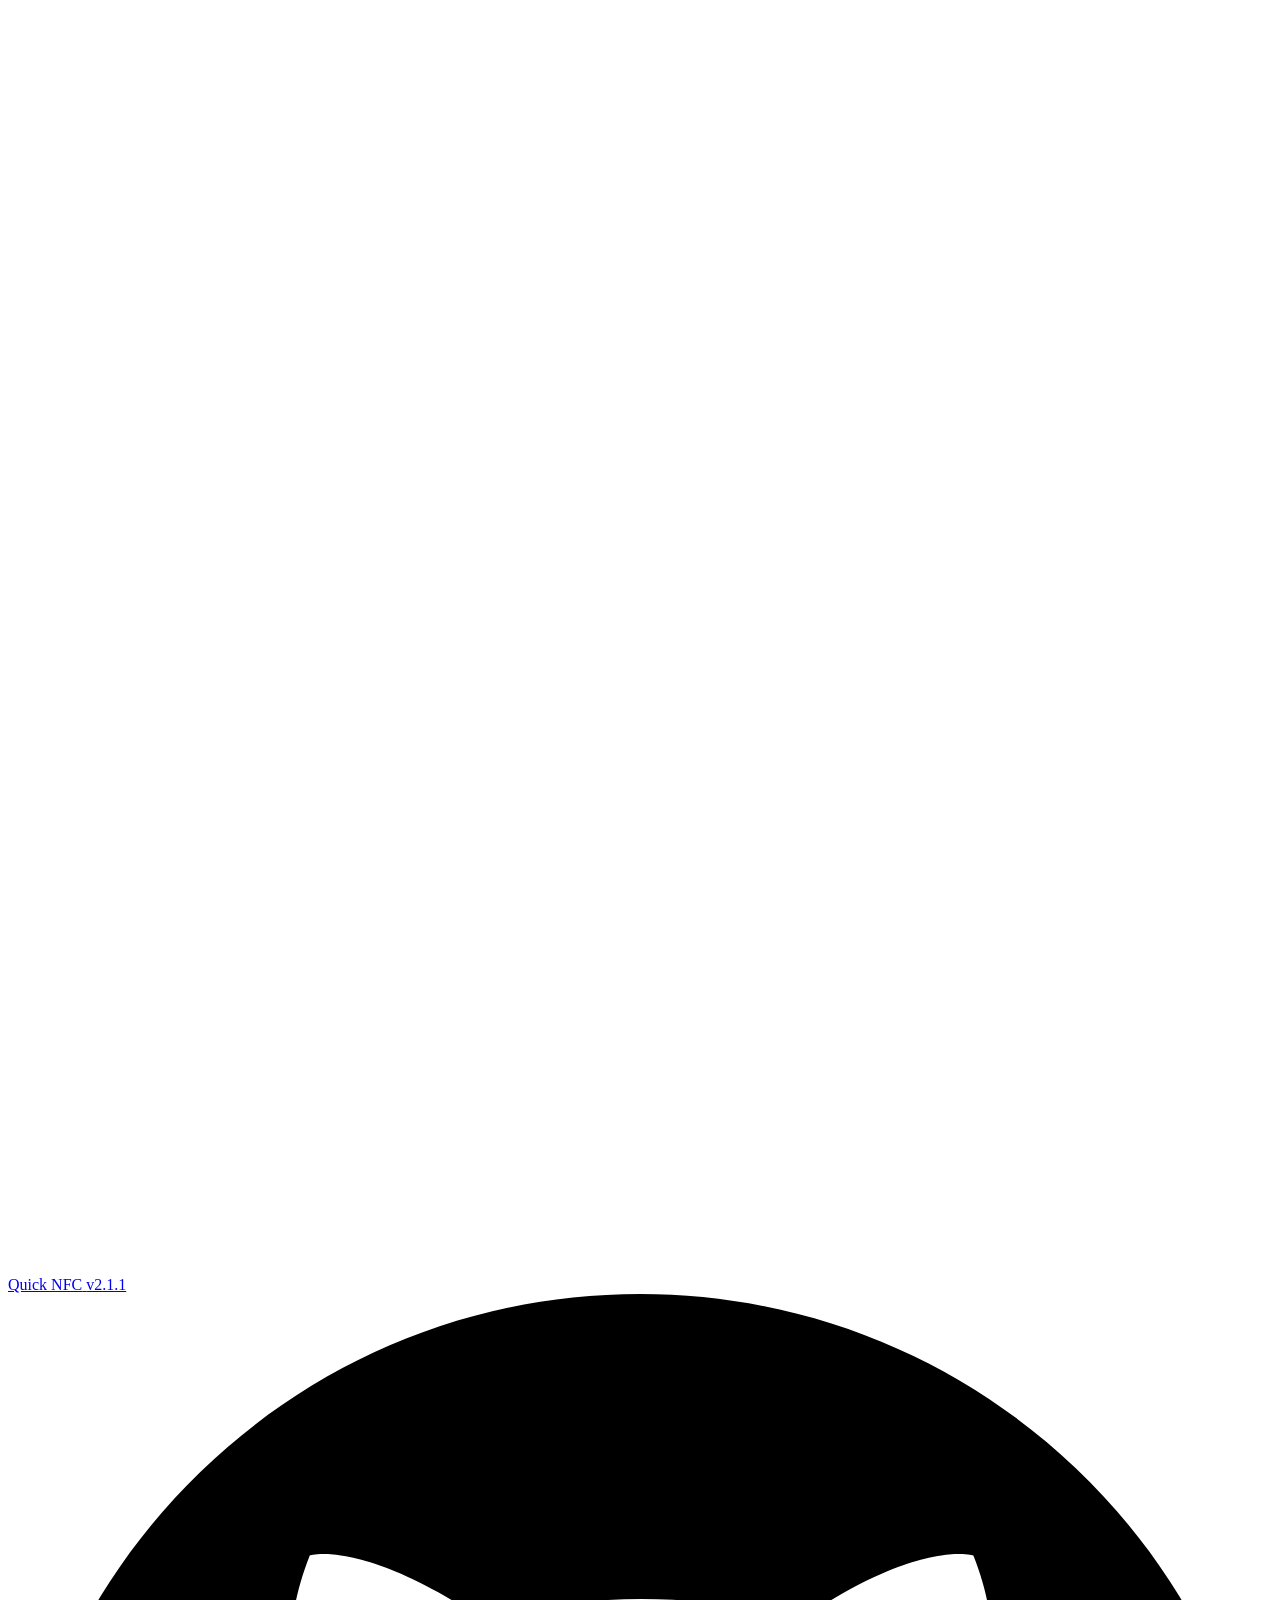
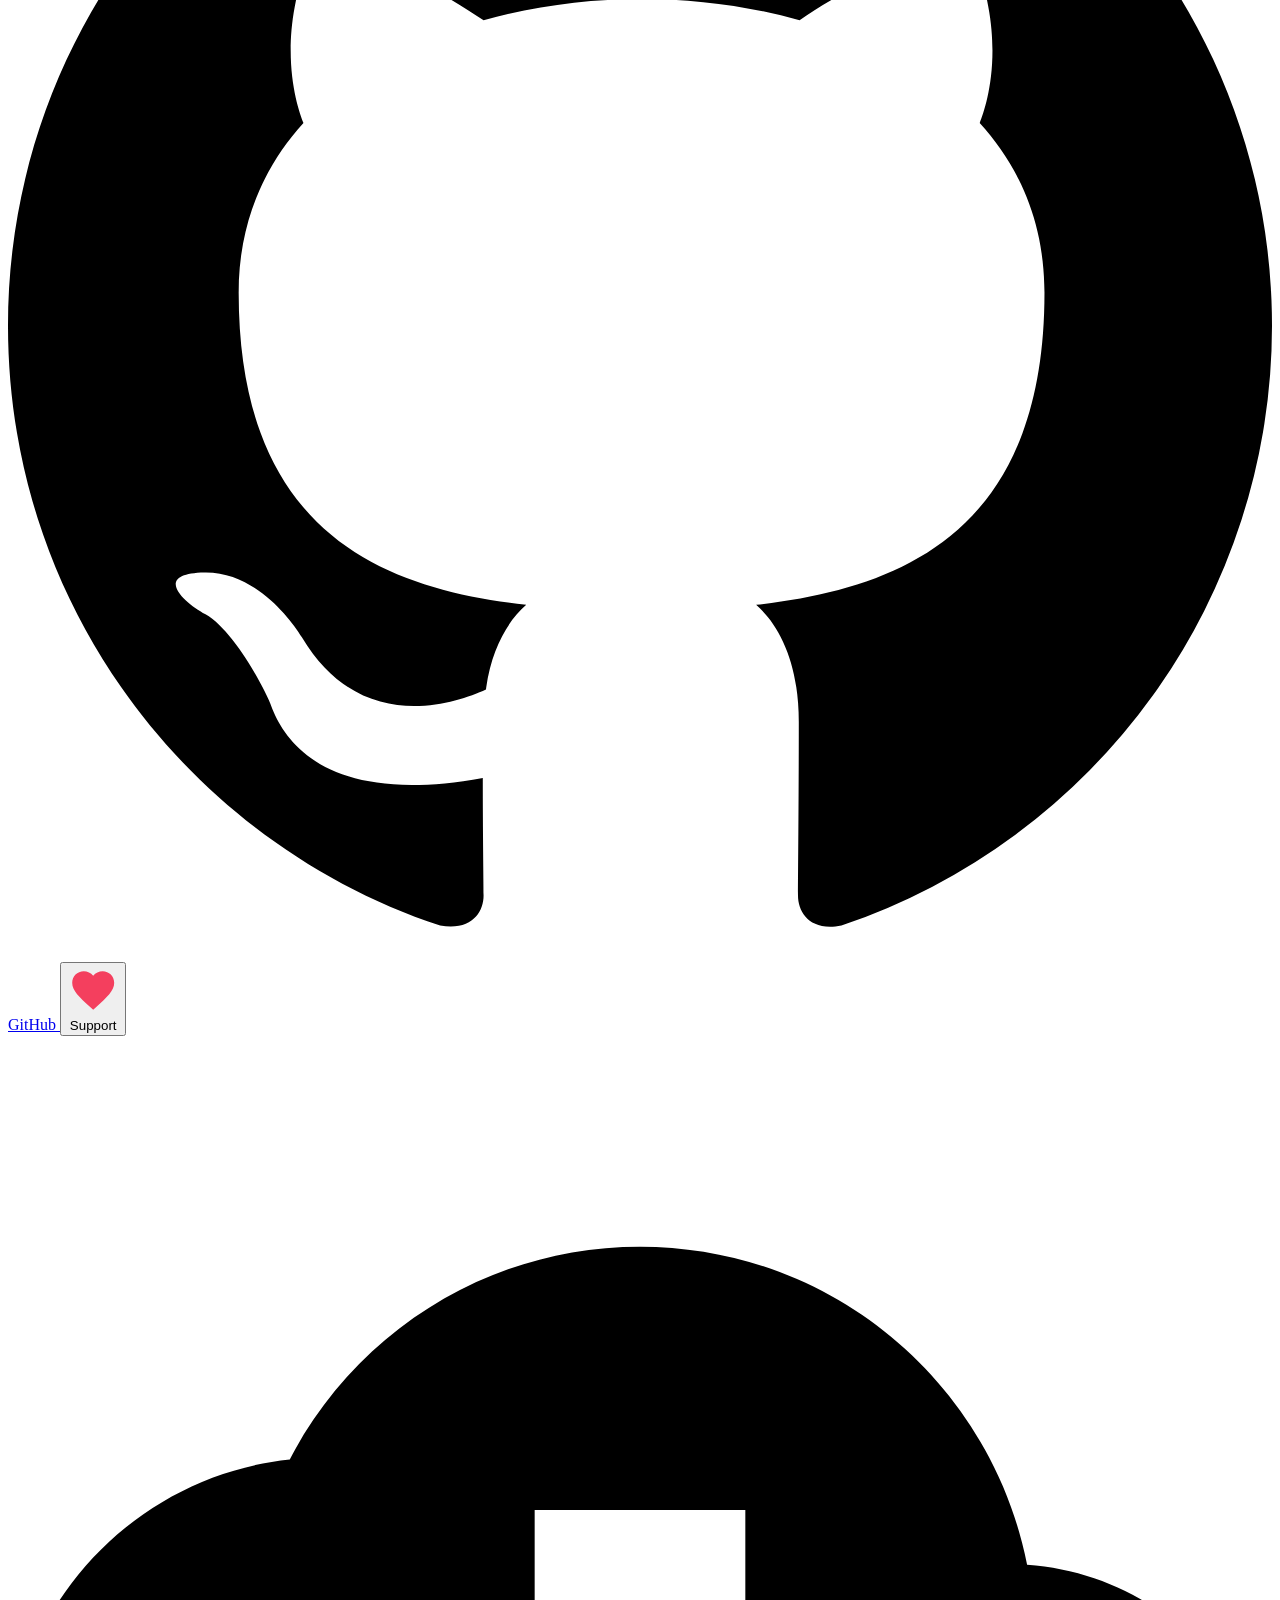
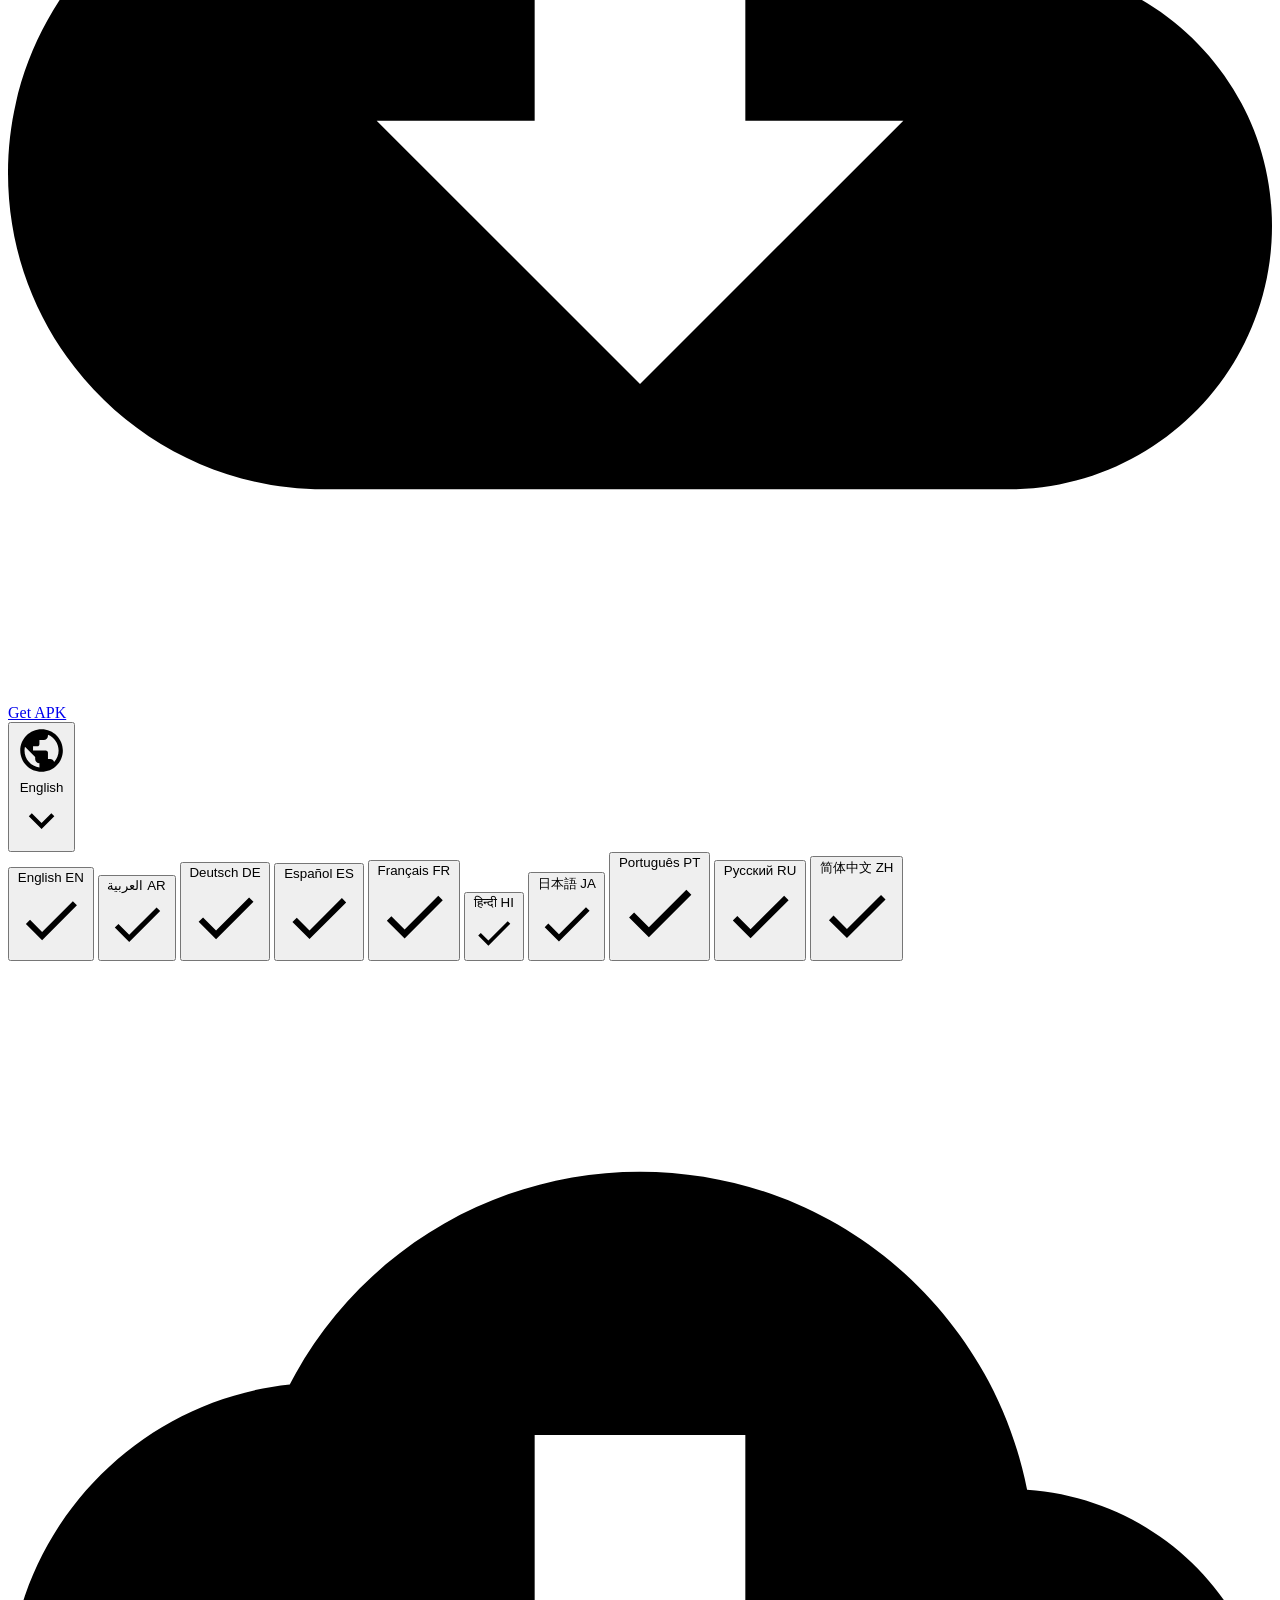
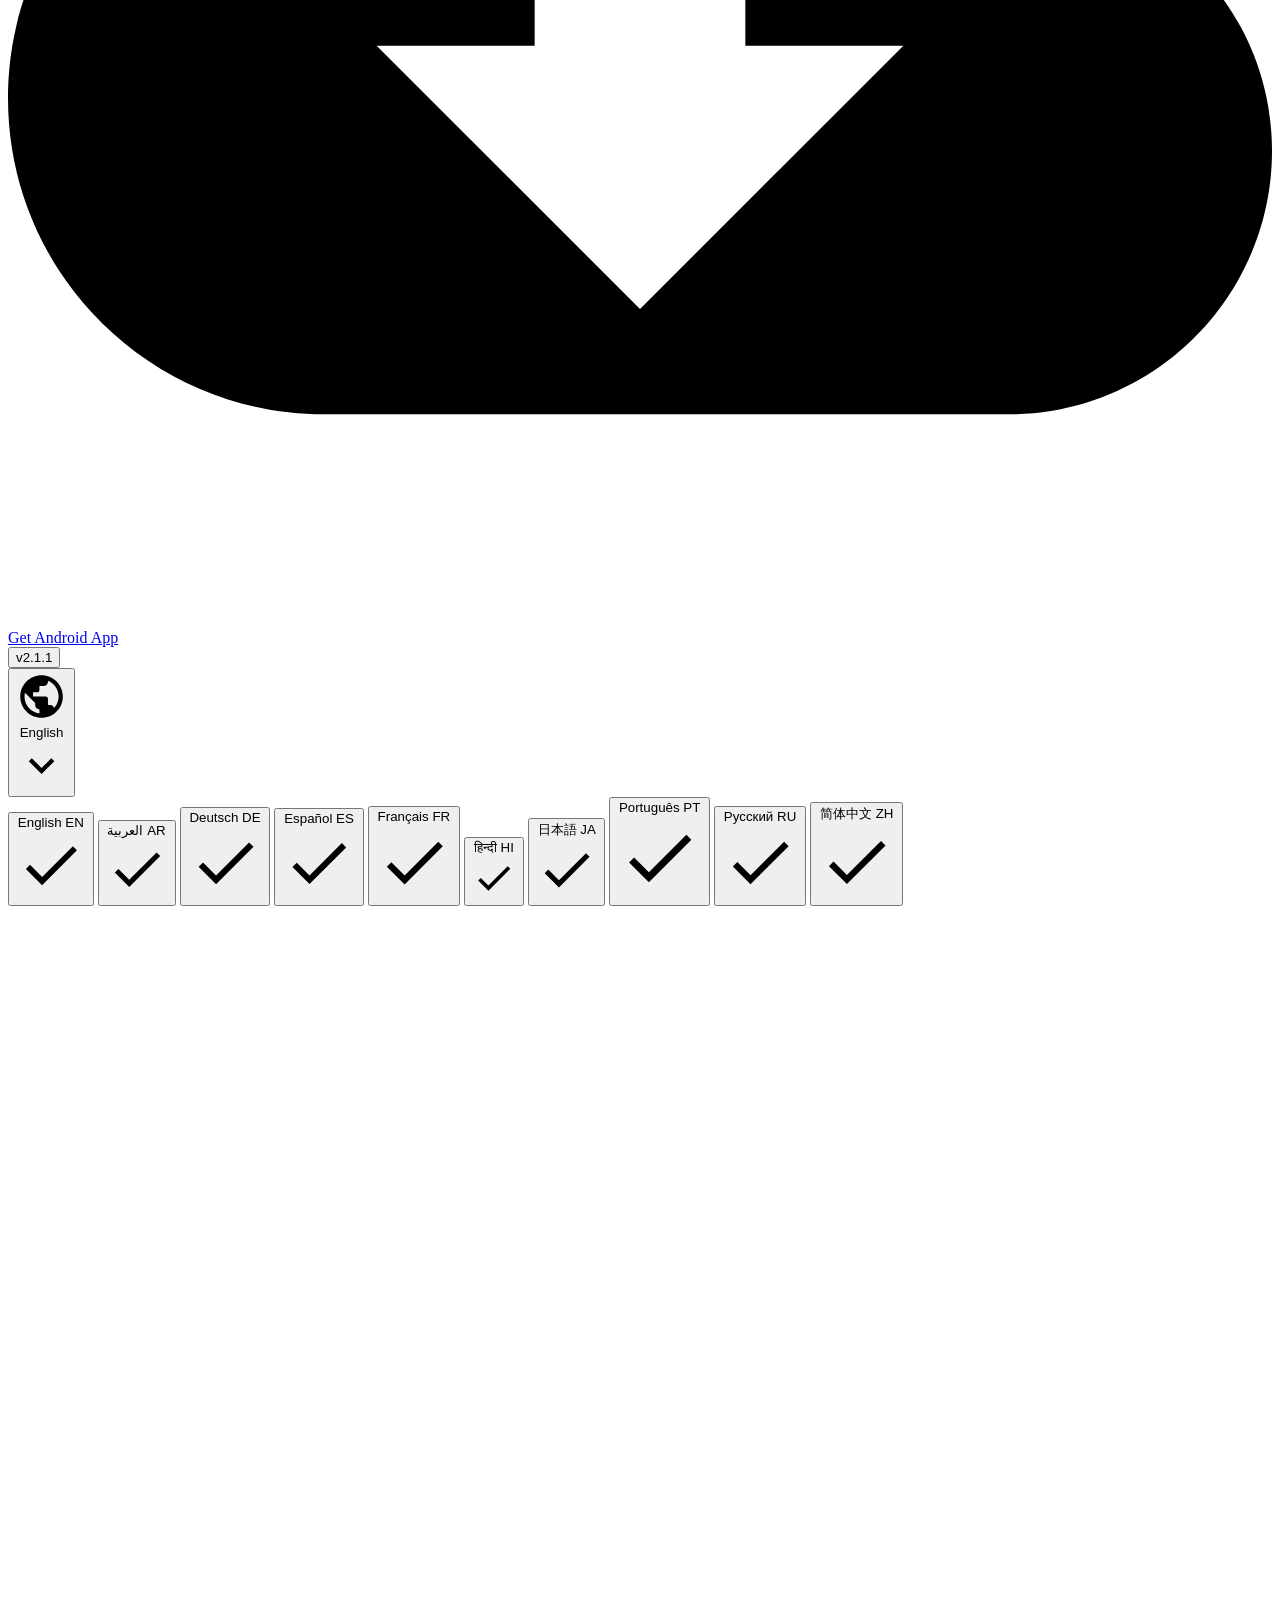
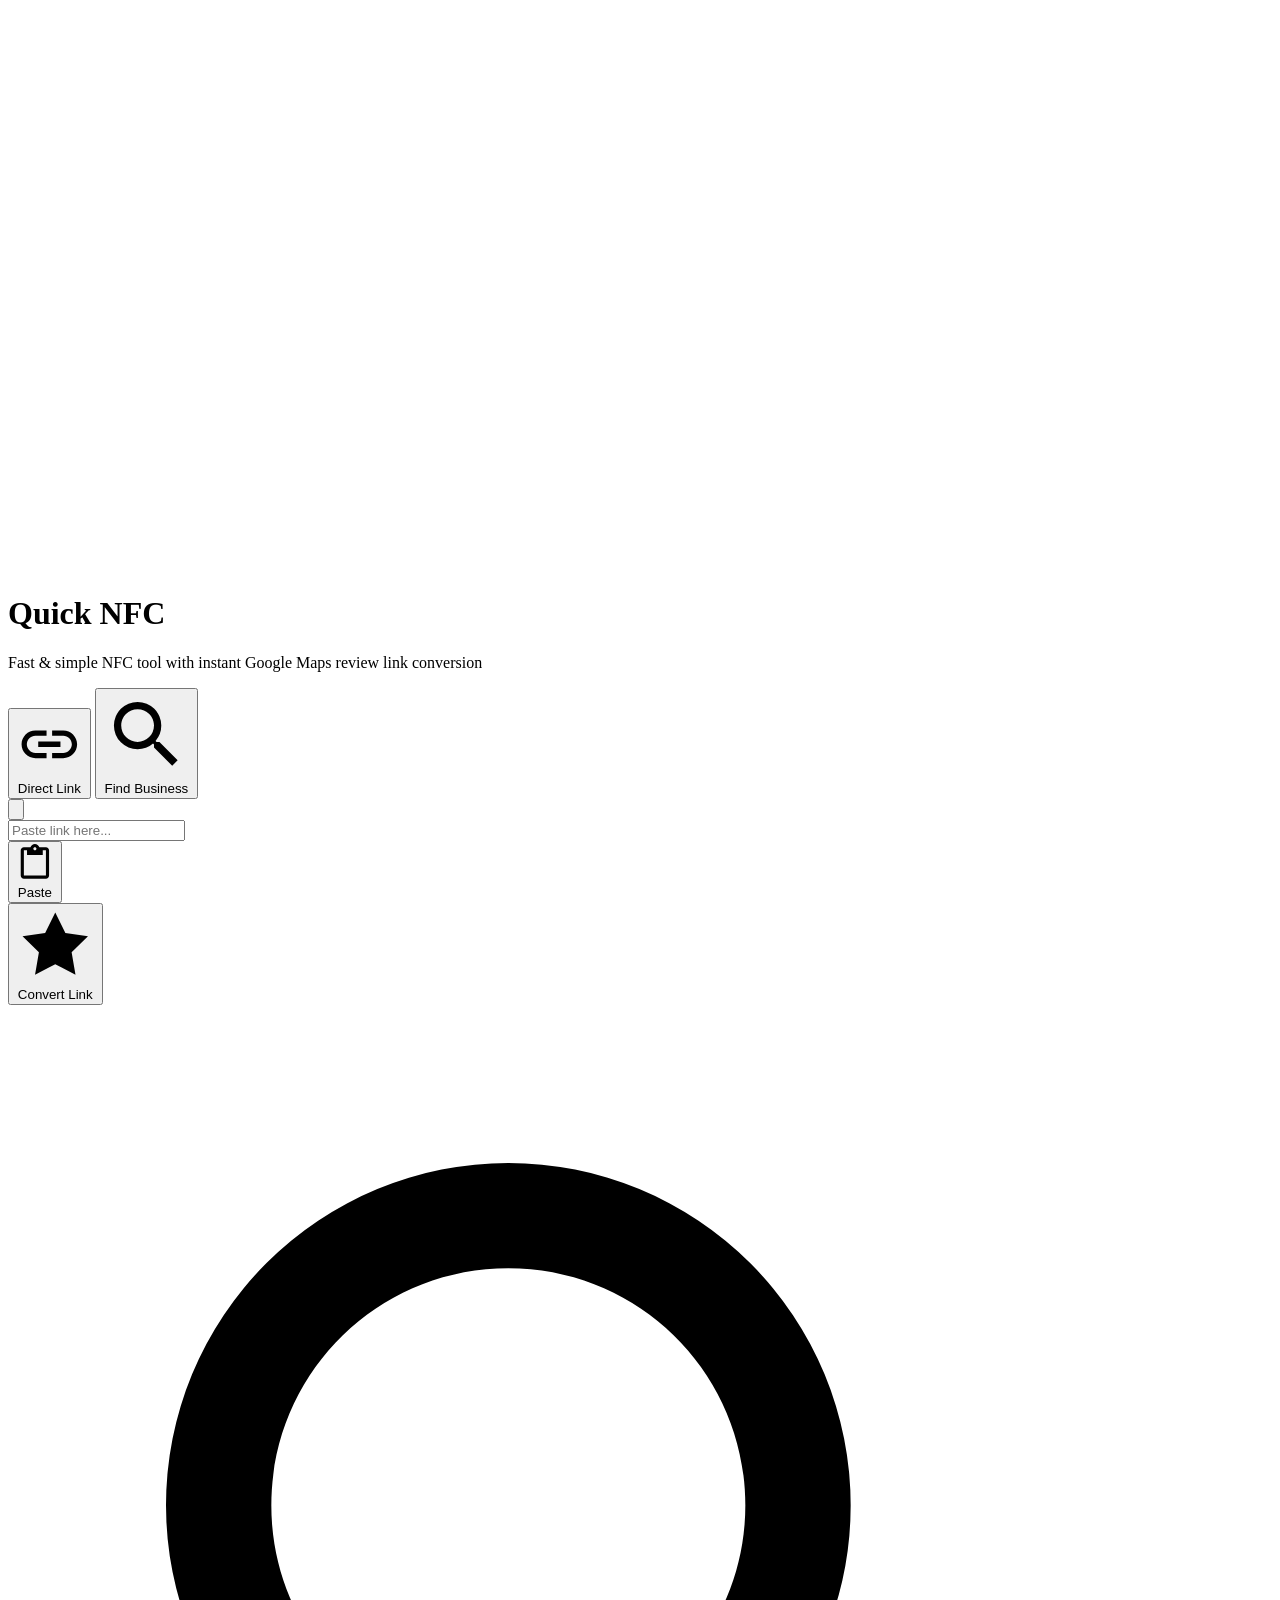
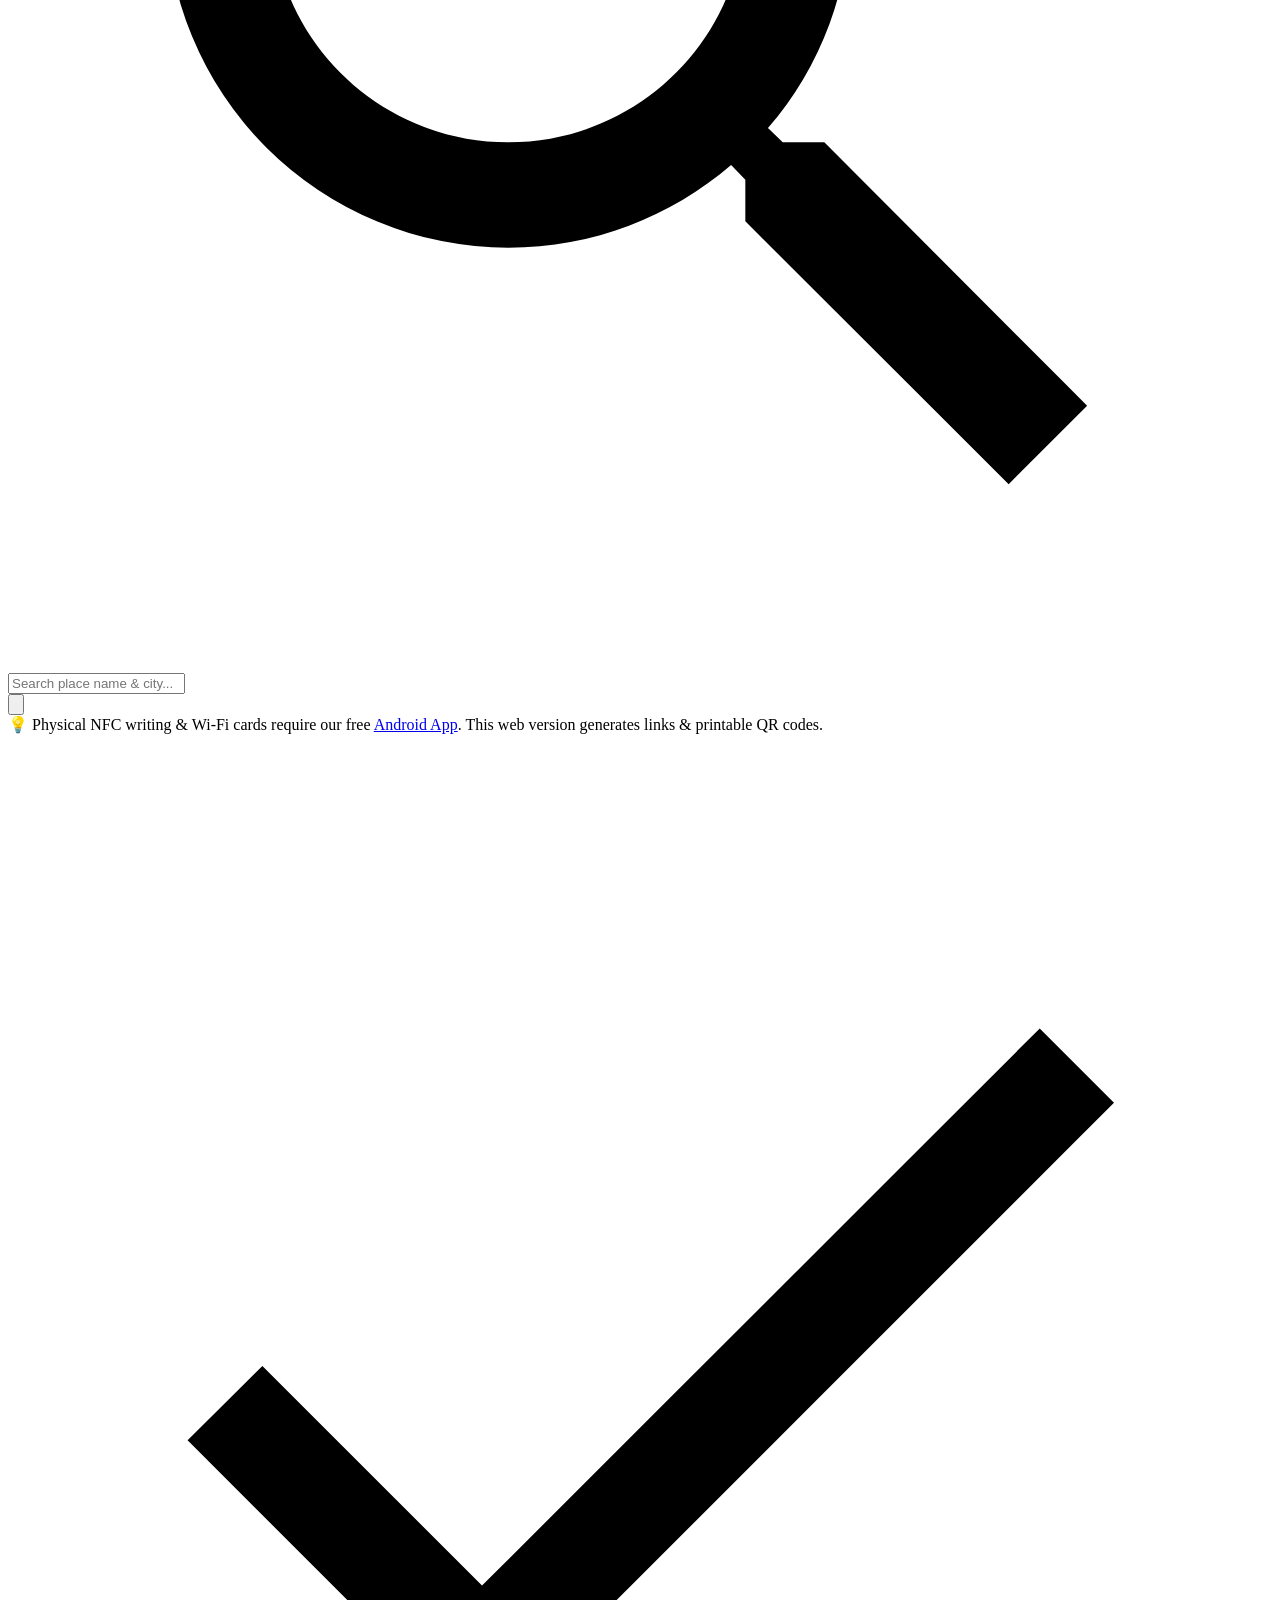
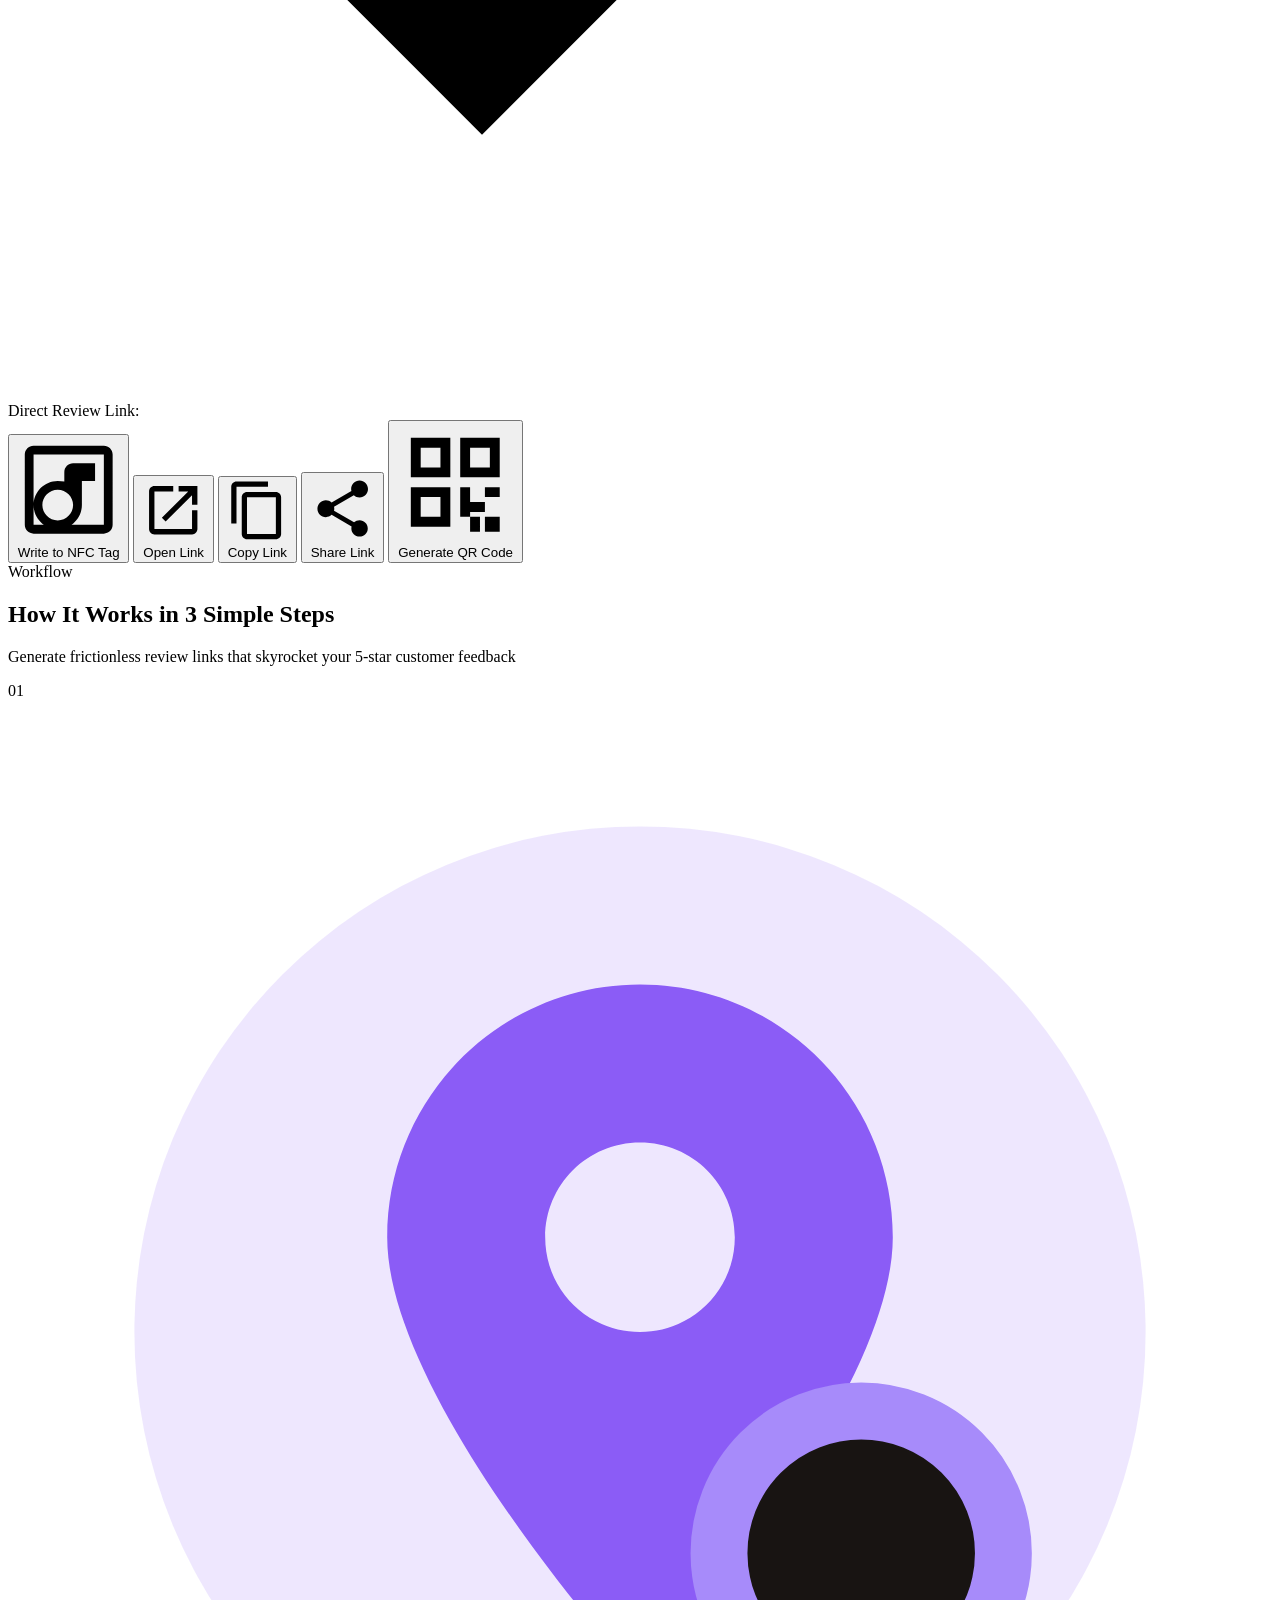
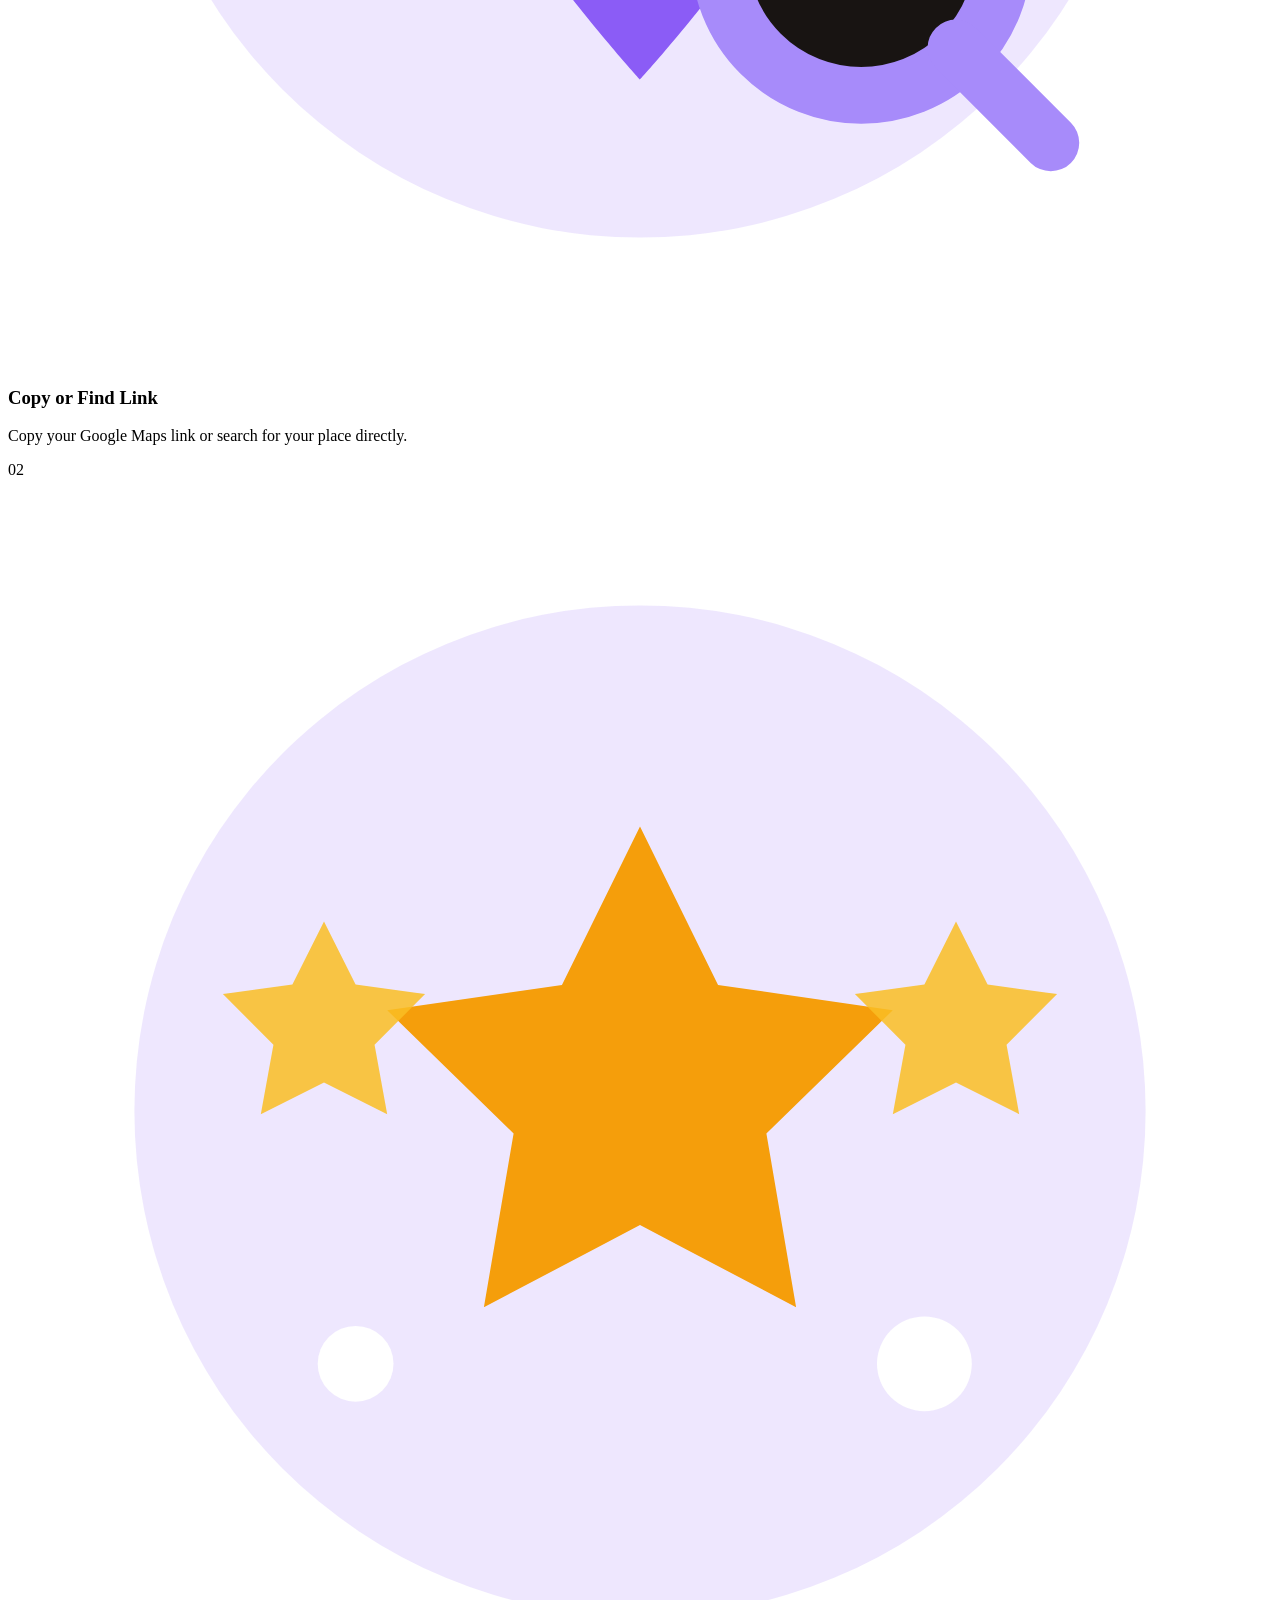
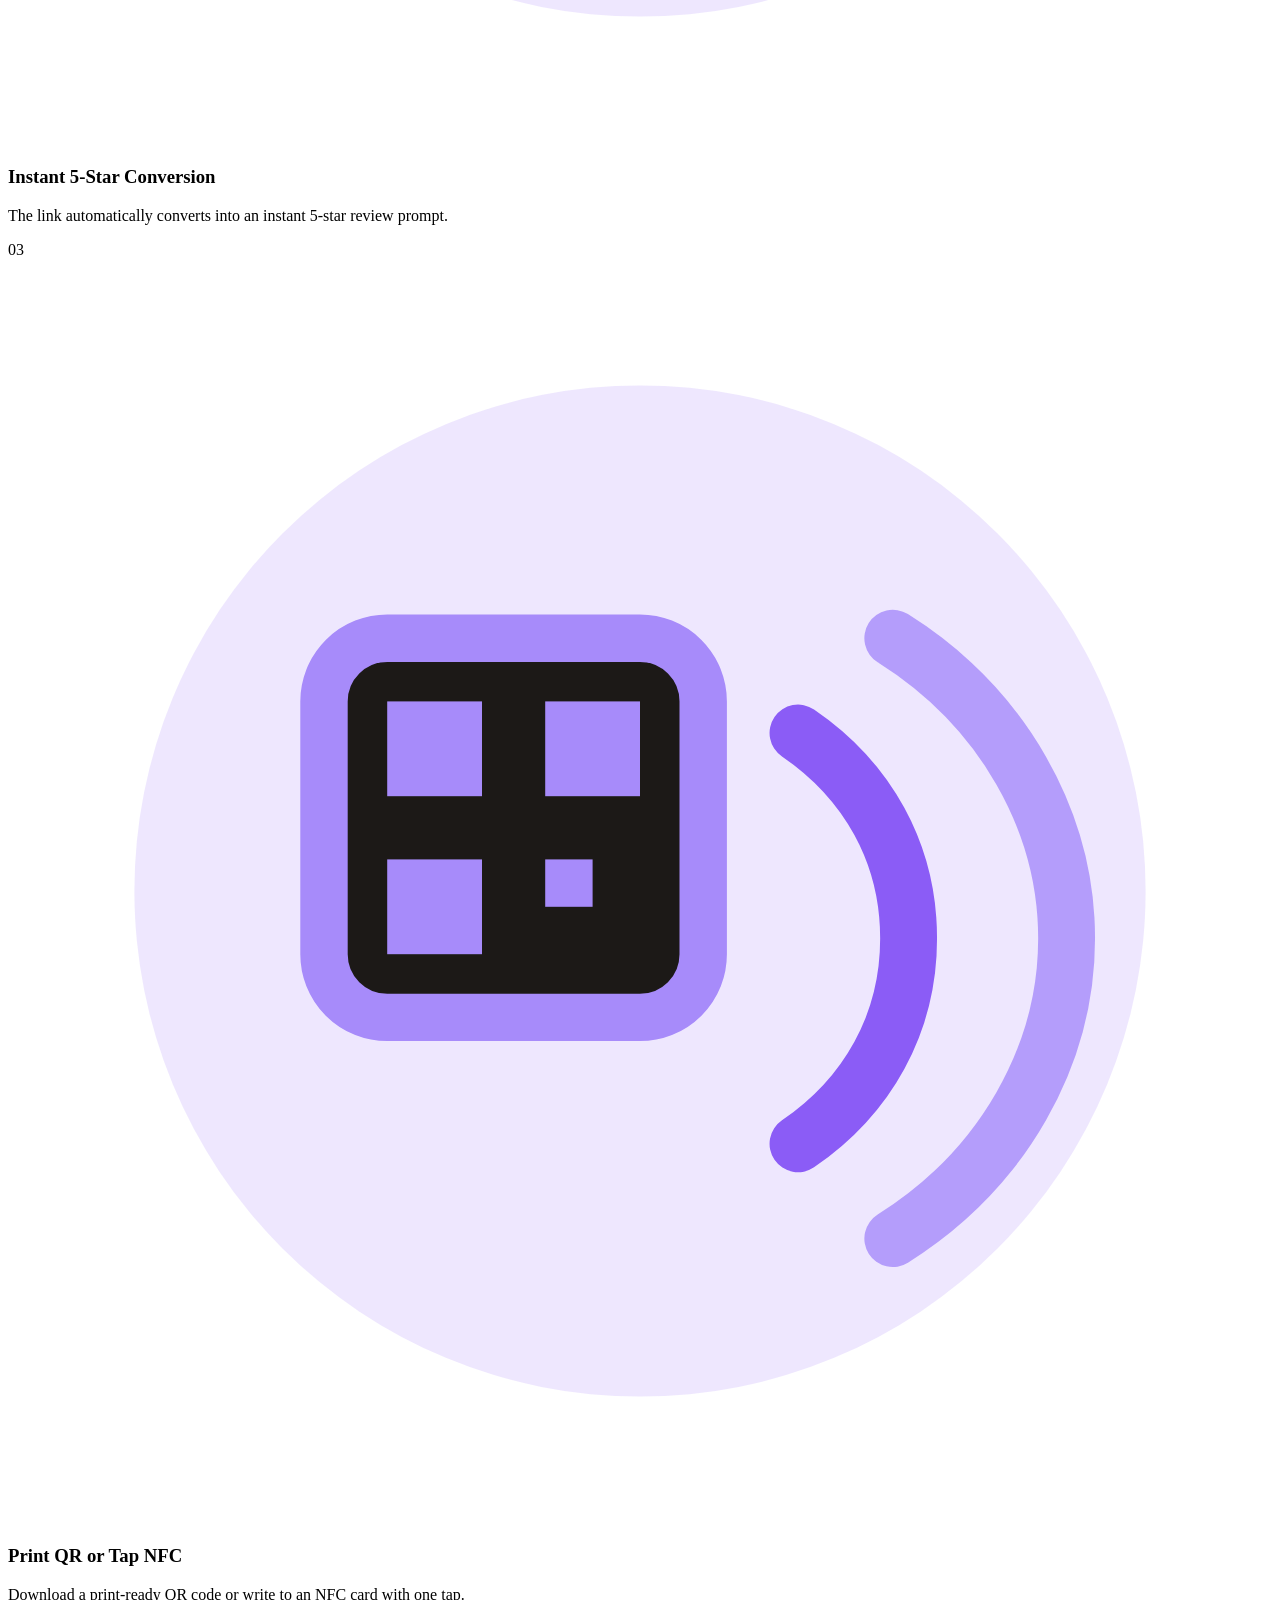
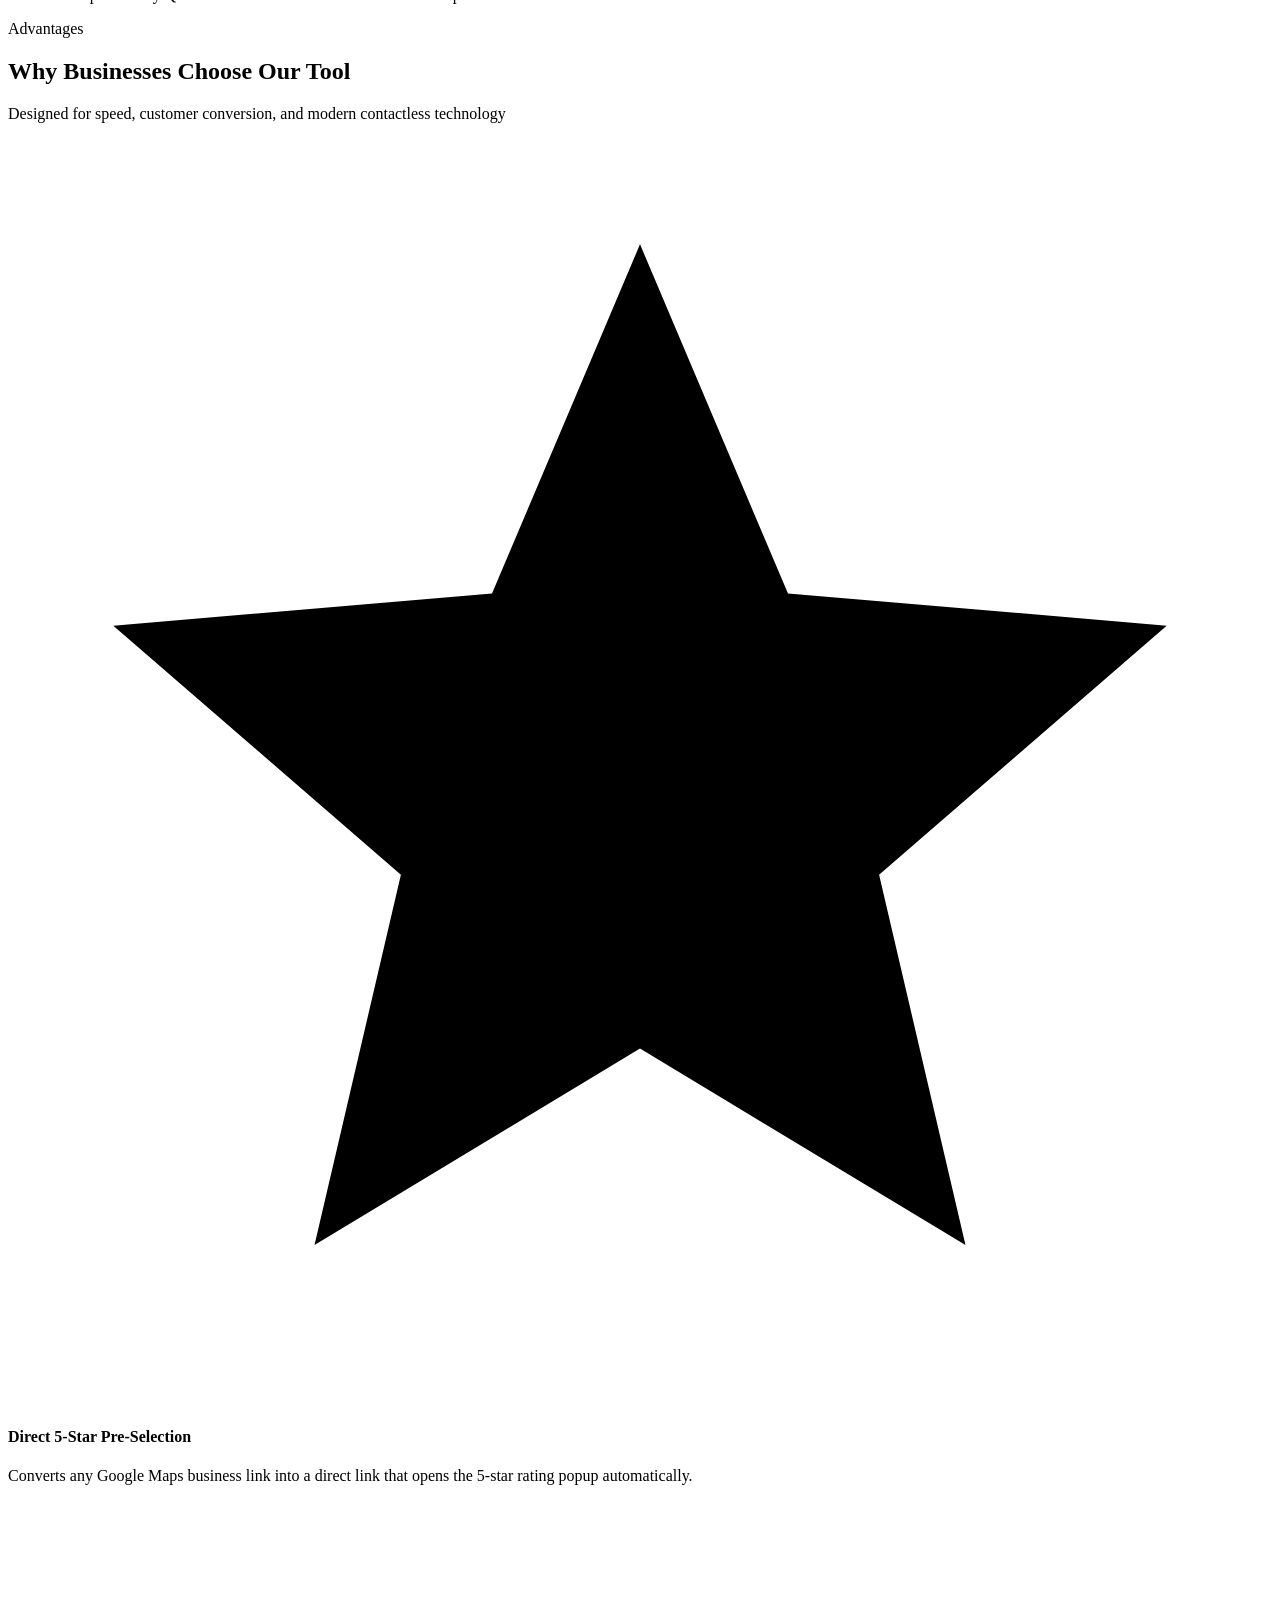
==== commit 804f8fe5: "fix(nfc): harden NTAG password handling, clean legacy code, and release v2.1.1" ====
--- a/index.html
+++ b/index.html
@@ -184,7 +184,7 @@
                     </svg>
                 </div>
                 <span class="brand-name">Quick NFC</span>
-                <span class="brand-badge" id="navBrandBadge" role="button" title="Latest Release v2.1.0">v2.1.0</span>
+                <span class="brand-badge" id="navBrandBadge" role="button" title="Latest Release v2.1.1">v2.1.1</span>
             </a>
             
             <div class="navbar-actions">
@@ -283,7 +283,7 @@
             <div class="top-bar-right">
                 <button type="button" class="btn-version-pill" id="btnCheckUpdate" title="Check for Updates">
                     <span class="version-dot" id="updateDot"></span>
-                    <span id="appVersionText">v2.1.0</span>
+                    <span id="appVersionText">v2.1.1</span>
                 </button>
                 <div class="lang-selector-dropdown" id="topLangDropdownContainer">
                     <button type="button" class="lang-select-btn" id="topLangBtn" aria-haspopup="listbox" aria-expanded="false" title="Language / اللغة">
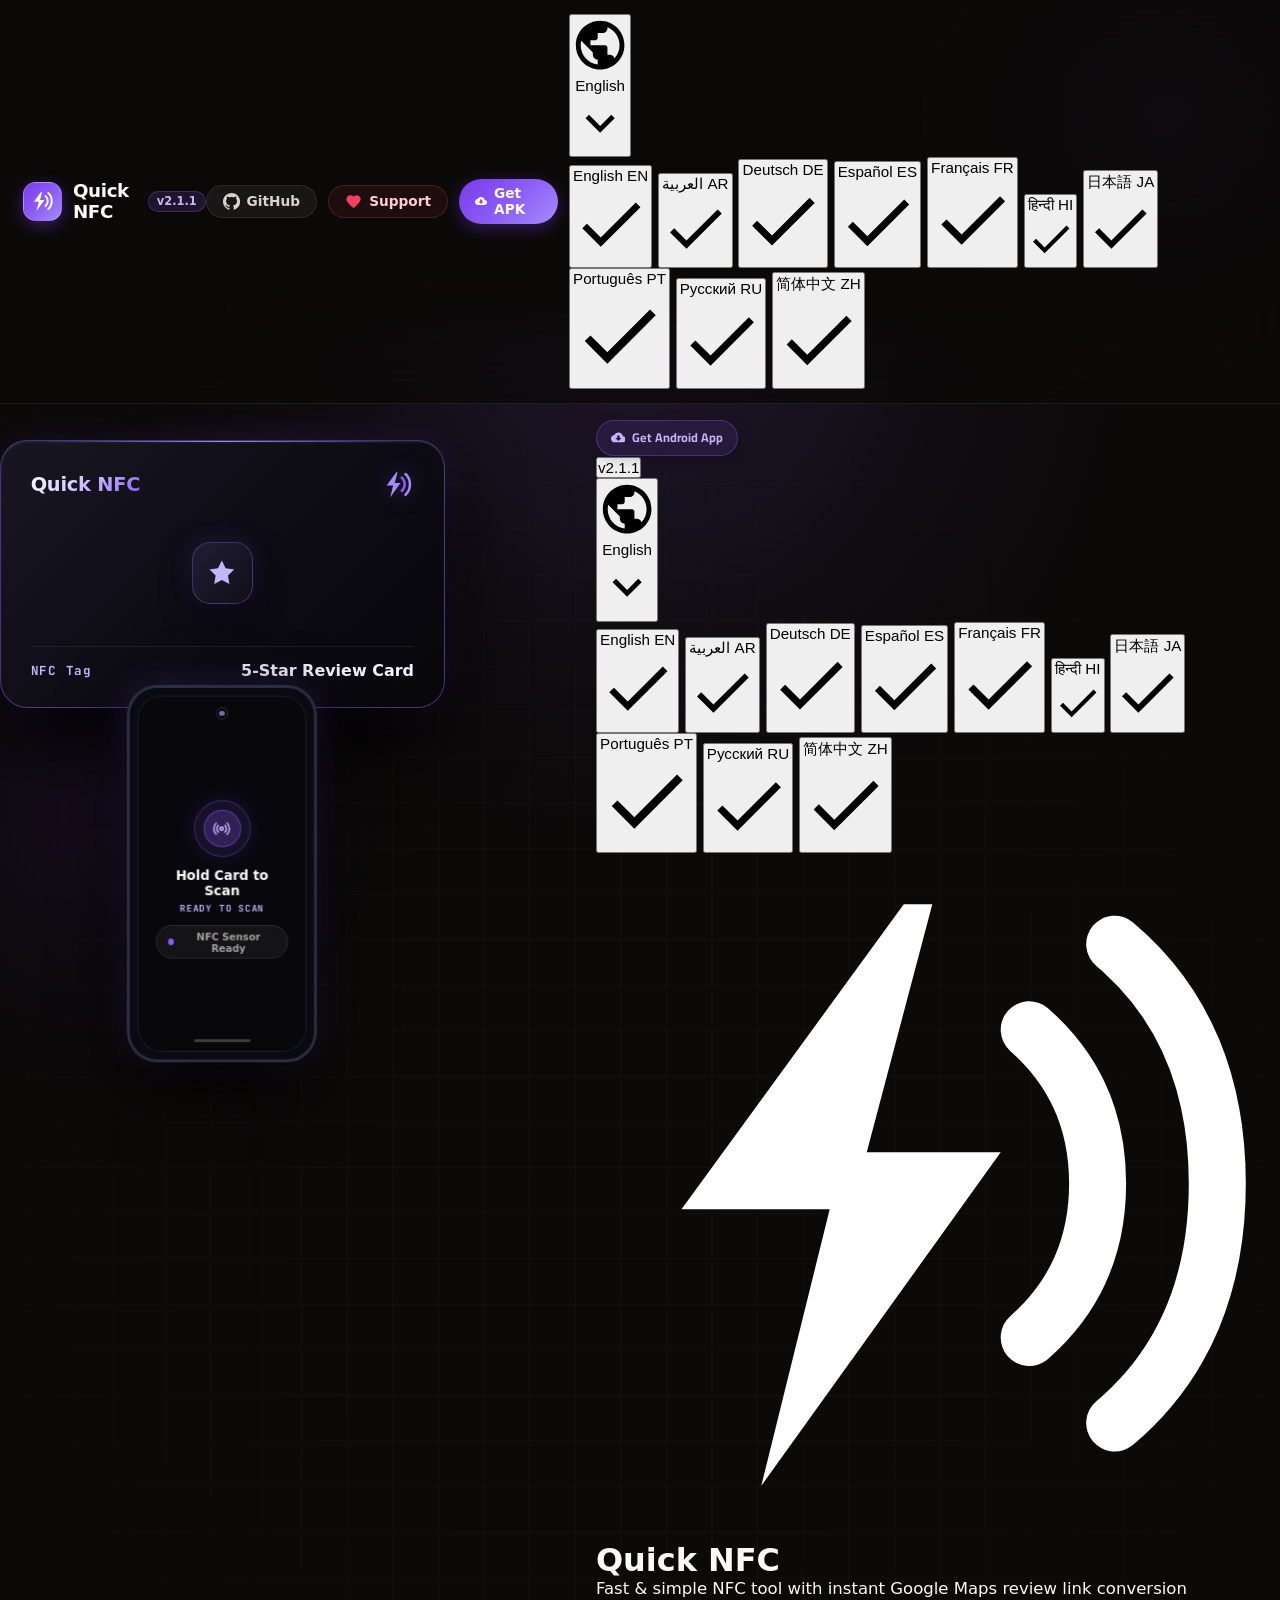
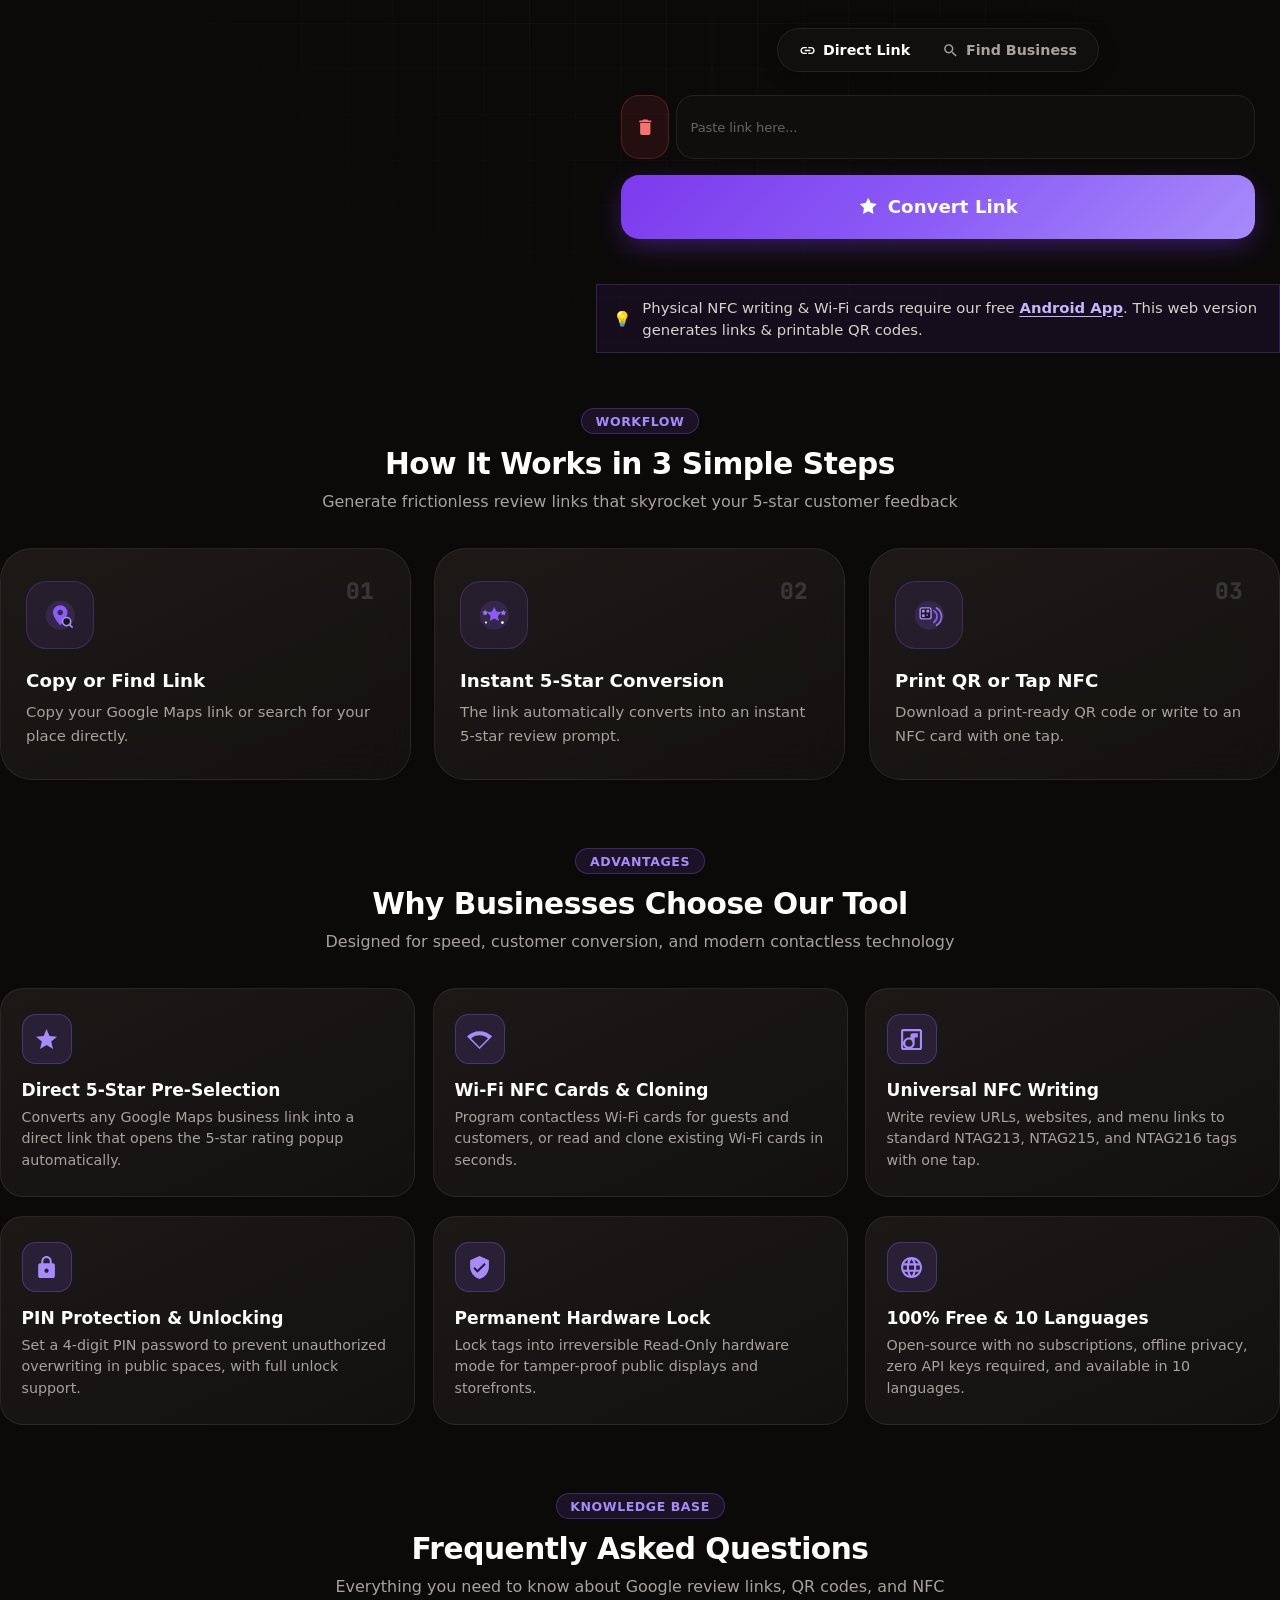
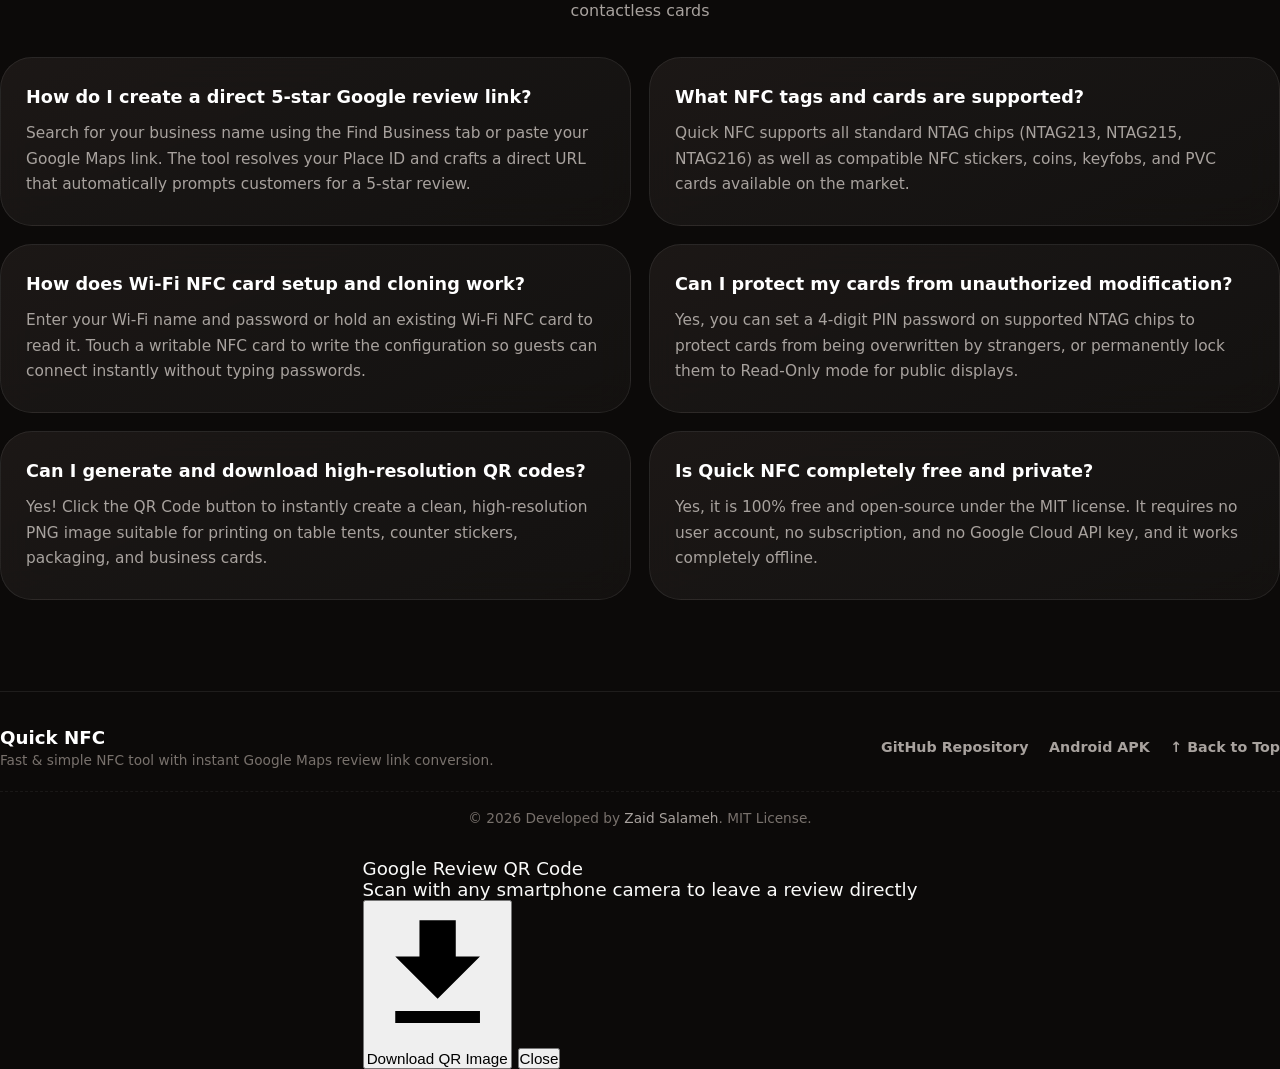
==== commit a802340c: "Update web hero showcase, 3D scroll animations, and desktop layout scaling" ====
--- a/index.html
+++ b/index.html
@@ -272,7 +272,12 @@
 
     <!-- Main Content Wrapper -->
     <main class="main-wrapper" id="mainWrapper">
-        <div class="app-container" id="appContainer">
+        <!-- Hero Stage: Tool on Right (Desktop) / Top (Mobile) + Lamsa NFC Showcase on Left (Desktop) / Below Tool (Mobile) -->
+        <div class="hero-stage" id="heroStage">
+            <div class="hero-spotlight-beam" aria-hidden="true"></div>
+            <div class="hero-grid-pattern" aria-hidden="true"></div>
+
+            <div class="app-container" id="appContainer">
         
         <!-- Top Bar with APK Download & Language Toggle -->
         <div class="top-bar">
@@ -500,7 +505,112 @@
             </div>
         </div>
 
-    </div> <!-- /appContainer -->
+            </div> <!-- /appContainer -->
+
+            <!-- Lamsa-Style 3D NFC Card & Smartphone Tap Showcase -->
+            <aside class="hero-showcase" id="heroShowcase" aria-label="Interactive NFC Card Demonstration">
+                <!-- 3D Card + Phone Stage -->
+                <div class="lamsa-stage" id="lamsaStage">
+                    <!-- Outer Dynamic Glow Halo -->
+                    <div class="lamsa-card-halo" id="lamsaCardHalo"></div>
+
+                    <!-- 1. Physical NFC Card -->
+                    <div class="lamsa-nfc-card" id="lamsaNfcCard">
+                        <div class="lamsa-card-gleam"></div>
+
+                        <!-- Card Top: Left = App Name, Right = App Logo (Purple, No Background) -->
+                        <div class="lamsa-card-top">
+                            <span class="lamsa-card-brand" id="lamsaCardBrand">Quick NFC</span>
+                            <div class="lamsa-card-wave" aria-hidden="true">
+                                <svg viewBox="0 0 24 24" fill="none">
+                                    <path fill="#a78bfa" d="M10.8 1.8L3 12.5H8.2L5.8 22.2L14.2 10.5H9.5L11.8 1.8Z"/>
+                                    <path d="M15.2 6.2C16.8 7.6 17.6 9.4 17.6 11.6C17.6 13.8 16.8 15.6 15.2 17" stroke="#8b5cf6" stroke-width="2" stroke-linecap="round" fill="none"/>
+                                    <path d="M18.2 3.2C20.7 5.3 21.8 8.2 21.8 11.6C21.8 15 20.7 17.9 18.2 20" stroke="#a78bfa" stroke-width="2" stroke-linecap="round" fill="none"/>
+                                </svg>
+                            </div>
+                        </div>
+
+                        <!-- Card Center: Dynamic Icon -->
+                        <div class="lamsa-card-center">
+                            <div class="lamsa-card-icon-box" id="lamsaCardIconBox">
+                                <!-- Icon injected/switched via JS, default Star SVG -->
+                                <svg id="lamsaCardSvg" viewBox="0 0 24 24" fill="none">
+                                    <path d="M12 2l3.09 6.26L22 9.27l-5 4.87 1.18 6.88L12 17.77l-6.18 3.25L7 14.14 2 9.27l6.91-1.01L12 2z" fill="currentColor"/>
+                                </svg>
+                            </div>
+                        </div>
+
+                        <!-- Card Bottom: Left = NFC Tag, Right = Card Type (No Description) -->
+                        <div class="lamsa-card-bottom">
+                            <span class="lamsa-card-chip" id="lamsaCardChip">NFC Tag</span>
+                            <div class="lamsa-card-client">
+                                <p class="lamsa-client-name" id="lamsaClientName">5-Star Review Card</p>
+                            </div>
+                        </div>
+                    </div>
+
+                    <!-- 2. Concentric Contact Ripples -->
+                    <div class="lamsa-contact-ripples" id="lamsaRipples" aria-hidden="true">
+                        <div class="lamsa-ripple lamsa-ripple-1"></div>
+                        <div class="lamsa-ripple lamsa-ripple-2"></div>
+                        <div class="lamsa-ripple lamsa-ripple-3"></div>
+                    </div>
+
+                    <!-- 3. Persistent Smartphone (Standby -> Tap -> Return) -->
+                    <div class="lamsa-phone-wrapper phone-resting-mode" id="lamsaPhone">
+                        <div class="lamsa-phone-frame">
+                            <div class="lamsa-phone-screen">
+                                <!-- Punch-hole camera -->
+                                <div class="lamsa-phone-camera">
+                                    <div class="lamsa-phone-lens"></div>
+                                </div>
+
+                                <!-- Screen Dynamic States -->
+                                <div class="lamsa-screen-body">
+                                    <!-- Standby State -->
+                                    <div class="lamsa-screen-standby" id="lamsaScreenStandby">
+                                        <div class="lamsa-radar-circle">
+                                            <div class="lamsa-radar-inner">
+                                                <svg viewBox="0 0 24 24" fill="none" stroke="currentColor" stroke-width="2" stroke-linecap="round">
+                                                    <circle cx="12" cy="12" r="2"/>
+                                                    <path d="M16.24 7.76a6 6 0 0 1 0 8.49m-8.48-.01a6 6 0 0 1 0-8.49m11.31-2.82a10 10 0 0 1 0 14.14m-14.14 0a10 10 0 0 1 0-14.14"/>
+                                                </svg>
+                                            </div>
+                                            <div class="lamsa-radar-ping"></div>
+                                        </div>
+                                        <div class="lamsa-standby-text">
+                                            <h4 id="lamsaStandbyTitle">Hold Card to Scan</h4>
+                                            <p id="lamsaStandbySub">READY TO SCAN</p>
+                                        </div>
+                                        <div class="lamsa-sensor-pill">
+                                            <span class="lamsa-sensor-dot"></span>
+                                            <span id="lamsaSensorLabel">NFC Sensor Ready</span>
+                                        </div>
+                                    </div>
+
+                                    <!-- Success State -->
+                                    <div class="lamsa-screen-success" id="lamsaScreenSuccess">
+                                        <div class="lamsa-check-circle">
+                                            <svg viewBox="0 0 24 24" fill="none" stroke="currentColor" stroke-width="3" stroke-linecap="round" stroke-linejoin="round">
+                                                <polyline points="20 6 9 17 4 12"/>
+                                            </svg>
+                                            <div class="lamsa-check-ping"></div>
+                                        </div>
+                                        <div class="lamsa-success-text">
+                                            <h4 id="lamsaSuccessTitle">NFC Tag Detected</h4>
+                                            <p id="lamsaSuccessSub">5-STAR REVIEW OPENED</p>
+                                        </div>
+                                    </div>
+                                </div>
+
+                                <!-- Bottom Gesture Bar -->
+                                <div class="lamsa-phone-bar"></div>
+                            </div>
+                        </div>
+                    </div>
+                </div>
+            </aside>
+        </div> <!-- /heroStage -->
 
     <!-- Desktop Marketing & Informational Sections (Web only) -->
     <div class="desktop-marketing" id="desktopMarketing">
@@ -535,9 +645,9 @@
                     <div class="step-illustration-box">
                         <svg viewBox="0 0 40 40" fill="none">
                             <circle cx="20" cy="20" r="16" fill="rgba(139, 92, 246, 0.15)"/>
-                            <path d="M20 11l2.47 5.01 5.53.8-4 3.9 0.94 5.5-4.94-2.6-4.94 2.6 0.94-5.5-4-3.9 5.53-.8L20 11z" fill="#f59e0b"/>
-                            <path d="M10 14l1 2 2.2.3-1.6 1.6.4 2.2-2-1-2 1 .4-2.2-1.6-1.6 2.2-.3 1-2z" fill="#fbbf24" opacity="0.85"/>
-                            <path d="M30 14l1 2 2.2.3-1.6 1.6.4 2.2-2-1-2 1 .4-2.2-1.6-1.6 2.2-.3 1-2z" fill="#fbbf24" opacity="0.85"/>
+                            <path d="M20 11l2.47 5.01 5.53.8-4 3.9 0.94 5.5-4.94-2.6-4.94 2.6 0.94-5.5-4-3.9 5.53-.8L20 11z" fill="#8b5cf6"/>
+                            <path d="M10 14l1 2 2.2.3-1.6 1.6.4 2.2-2-1-2 1 .4-2.2-1.6-1.6 2.2-.3 1-2z" fill="#a78bfa" opacity="0.85"/>
+                            <path d="M30 14l1 2 2.2.3-1.6 1.6.4 2.2-2-1-2 1 .4-2.2-1.6-1.6 2.2-.3 1-2z" fill="#a78bfa" opacity="0.85"/>
                             <circle cx="29" cy="28" r="1.5" fill="#ffffff"/>
                             <circle cx="11" cy="28" r="1.2" fill="#ffffff"/>
                         </svg>
--- a/src/css/variables.css
+++ b/src/css/variables.css
@@ -0,0 +1,401 @@
+/* Design Tokens & Root Variables */
+        :root {
+            --bg: #0c0a09;
+            --card: rgba(28, 25, 23, 0.75);
+            --card-elevated: rgba(41, 37, 36, 0.85);
+            --border: rgba(255, 255, 255, 0.08);
+            --border-glow: rgba(139, 92, 246, 0.45);
+            
+            --primary: #8b5cf6;
+            --primary-light: #a78bfa;
+            --primary-gradient: linear-gradient(135deg, #7c3aed, #8b5cf6, #a78bfa);
+            --success: #10b981;
+            --danger: #ef4444;
+            
+            --text: #fafaf9;
+            --text-sub: #a8a29e;
+            --text-muted: #78716c;
+            
+            --radius-app: 28px;
+            --radius-btn: 16px;
+            --radius-input: 16px;
+            
+            --shadow-glass: 0 16px 40px -10px rgba(0, 0, 0, 0.7), inset 0 1px 1px rgba(255, 255, 255, 0.1);
+        }
+
+        * {
+            margin: 0;
+            padding: 0;
+            box-sizing: border-box;
+            -webkit-tap-highlight-color: transparent;
+        }
+        /* Custom Text Selection Highlight: Violet text on crisp white background */
+        ::selection {
+            background-color: #ffffff !important;
+            color: #7c3aed !important;
+            text-shadow: none !important;
+        }
+        ::-moz-selection {
+            background-color: #ffffff !important;
+            color: #7c3aed !important;
+            text-shadow: none !important;
+        }
+        input::selection,
+        textarea::selection {
+            background-color: #ffffff !important;
+            color: #7c3aed !important;
+            text-shadow: none !important;
+        }
+
+
+        body {
+            font-family: 'Inter', system-ui, -apple-system, BlinkMacSystemFont, 'Segoe UI', Roboto, sans-serif;
+            background-color: var(--bg);
+            color: var(--text);
+            min-height: 100vh;
+            min-height: -webkit-fill-available;
+            display: flex;
+            flex-direction: column;
+            align-items: center;
+            justify-content: flex-start;
+            padding: 0;
+            margin: 0;
+            position: relative;
+            overflow-x: hidden;
+            transition: opacity 0.2s ease;
+        }
+
+        body.is-native-app {
+            padding: 14px 16px 20px;
+        }
+
+        html[lang="ar"] body,
+        [dir="rtl"] body {
+            font-family: 'Cairo', system-ui, -apple-system, BlinkMacSystemFont, 'Segoe UI', Roboto, 'Noto Sans Arabic', 'Tahoma', sans-serif;
+        }
+
+
+        /* Ambient Lighting (GPU-Friendly Radial Gradients without Expensive Blur Filter) */
+        .ambient-glow {
+            position: fixed;
+            width: 520px;
+            height: 520px;
+            border-radius: 50%;
+            pointer-events: none;
+            z-index: 0;
+            opacity: 0.42;
+            transform: translateZ(0);
+        }
+        .glow-top {
+            background: radial-gradient(circle, rgba(139, 92, 246, 0.28) 0%, rgba(139, 92, 246, 0.09) 38%, rgba(139, 92, 246, 0) 70%);
+            top: -160px;
+            right: -160px;
+        }
+        .glow-bottom {
+            background: radial-gradient(circle, rgba(124, 58, 237, 0.22) 0%, rgba(124, 58, 237, 0.07) 38%, rgba(124, 58, 237, 0) 70%);
+            bottom: -180px;
+            left: -170px;
+        }
+
+
+        /* ======================================================== */
+        /* Language Text Continuous Vertical Roll Animation         */
+        /* ======================================================== */
+        .lang-slide-text,
+        #appTitle,
+        #appSubtitle,
+        .mode-tab span,
+        .btn-card-tool span,
+        .result-label,
+        .btn-action span,
+        .tool-btn span,
+        .fab-github-label,
+        .qr-title,
+        .qr-desc,
+        .nfc-title,
+        .nfc-desc,
+        #permLockTitle,
+        #permLockDesc,
+        .perm-lock-actions button,
+        .btn-qr-download span,
+        .btn-qr-close,
+        .update-title,
+        .update-desc,
+        .update-actions button,
+        .hero-title,
+        .hero-subtitle,
+        .feature-card h3,
+        .feature-card p,
+        .faq-question span,
+        .faq-answer p {
+            transition: transform 0.22s cubic-bezier(0.22, 1, 0.36, 1), 
+                        opacity 0.2s cubic-bezier(0.22, 1, 0.36, 1);
+            backface-visibility: hidden;
+        }
+
+        body.is-lang-animating .lang-slide-text,
+        body.is-lang-animating #appTitle,
+        body.is-lang-animating #appSubtitle,
+        body.is-lang-animating .mode-tab span,
+        body.is-lang-animating .btn-card-tool span,
+        body.is-lang-animating .result-label,
+        body.is-lang-animating .btn-action span,
+        body.is-lang-animating .tool-btn span,
+        body.is-lang-animating .fab-github-label {
+            will-change: transform, opacity;
+        }
+
+        /* Phase 1 (Exit): Outgoing text slides UP and fades out */
+        body.is-lang-switching .lang-slide-text,
+        body.is-lang-switching #appTitle,
+        body.is-lang-switching #appSubtitle,
+        body.is-lang-switching .mode-tab span,
+        body.is-lang-switching .btn-card-tool span,
+        body.is-lang-switching .result-label,
+        body.is-lang-switching .btn-action span,
+        body.is-lang-switching .tool-btn span,
+        body.is-lang-switching .fab-github-label,
+        body.is-lang-switching .qr-title,
+        body.is-lang-switching .qr-desc,
+        body.is-lang-switching .nfc-title,
+        body.is-lang-switching .nfc-desc,
+        body.is-lang-switching #permLockTitle,
+        body.is-lang-switching #permLockDesc,
+        body.is-lang-switching .perm-lock-actions button,
+        body.is-lang-switching .btn-qr-download span,
+        body.is-lang-switching .btn-qr-close,
+        body.is-lang-switching .update-title,
+        body.is-lang-switching .update-desc,
+        body.is-lang-switching .update-actions button,
+        body.is-lang-switching .hero-title,
+        body.is-lang-switching .hero-subtitle,
+        body.is-lang-switching .feature-card h3,
+        body.is-lang-switching .feature-card p,
+        body.is-lang-switching .faq-question span,
+        body.is-lang-switching .faq-answer p {
+            opacity: 0 !important;
+            transform: translate3d(0, -9px, 0) !important;
+            transition: transform 0.11s cubic-bezier(0.4, 0, 1, 1), 
+                        opacity 0.11s cubic-bezier(0.4, 0, 1, 1) !important;
+        }
+
+        /* Phase 2 (Prepare Incoming): New text positioned BELOW without transition */
+        body.is-lang-entering .lang-slide-text,
+        body.is-lang-entering #appTitle,
+        body.is-lang-entering #appSubtitle,
+        body.is-lang-entering .mode-tab span,
+        body.is-lang-entering .btn-card-tool span,
+        body.is-lang-entering .result-label,
+        body.is-lang-entering .btn-action span,
+        body.is-lang-entering .tool-btn span,
+        body.is-lang-entering .fab-github-label,
+        body.is-lang-entering .qr-title,
+        body.is-lang-entering .qr-desc,
+        body.is-lang-entering .nfc-title,
+        body.is-lang-entering .nfc-desc,
+        body.is-lang-entering #permLockTitle,
+        body.is-lang-entering #permLockDesc,
+        body.is-lang-entering .perm-lock-actions button,
+        body.is-lang-entering .btn-qr-download span,
+        body.is-lang-entering .btn-qr-close,
+        body.is-lang-entering .update-title,
+        body.is-lang-entering .update-desc,
+        body.is-lang-entering .update-actions button,
+        body.is-lang-entering .hero-title,
+        body.is-lang-entering .hero-subtitle,
+        body.is-lang-entering .feature-card h3,
+        body.is-lang-entering .feature-card p,
+        body.is-lang-entering .faq-question span,
+        body.is-lang-entering .faq-answer p {
+            opacity: 0 !important;
+            transform: translate3d(0, 9px, 0) !important;
+            transition: none !important;
+        }
+
+        /* Input Placeholders Transition */
+        input::placeholder {
+            transition: opacity 0.2s ease;
+        }
+        body.is-lang-switching input::placeholder,
+        body.is-lang-entering input::placeholder {
+            opacity: 0 !important;
+            transition: opacity 0.1s ease !important;
+        }
+
+
+        /* ======================================================== */
+        /* Page Opening & Entrance Animations (Smooth GPU Cascade)  */
+        /* ======================================================== */
+        @keyframes pageGlowBloom {
+            0% {
+                opacity: 0;
+                transform: scale3d(0.85, 0.85, 1);
+            }
+            100% {
+                opacity: 0.42;
+                transform: scale3d(1, 1, 1);
+            }
+        }
+
+        @keyframes pageNavSlideDown {
+            0% {
+                opacity: 0;
+                transform: translate3d(0, -14px, 0);
+            }
+            100% {
+                opacity: 1;
+                transform: translate3d(0, 0, 0);
+            }
+        }
+
+        @keyframes pageFadeSlideUp {
+            0% {
+                opacity: 0;
+                transform: translate3d(0, 12px, 0);
+            }
+            100% {
+                opacity: 1;
+                transform: translate3d(0, 0, 0);
+            }
+        }
+
+        @keyframes pageIconSpring {
+            0% {
+                opacity: 0;
+                transform: scale3d(0.84, 0.84, 1);
+            }
+            100% {
+                opacity: 1;
+                transform: scale3d(1, 1, 1);
+            }
+        }
+
+        @keyframes pageCardFloat {
+            0% {
+                opacity: 0;
+                transform: translate3d(0, 16px, 0) scale3d(0.985, 0.985, 1);
+            }
+            100% {
+                opacity: 1;
+                transform: translate3d(0, 0, 0) scale3d(1, 1, 1);
+            }
+        }
+
+        @keyframes pageSectionCascade {
+            0% {
+                opacity: 0;
+                transform: translate3d(0, 18px, 0);
+            }
+            100% {
+                opacity: 1;
+                transform: translate3d(0, 0, 0);
+            }
+        }
+
+        @keyframes showcaseStageEntrance {
+            0% {
+                opacity: 0;
+                transform: perspective(1100px) translate3d(0, 28px, -30px) rotateX(14deg) rotateY(-8deg) scale3d(0.9, 0.9, 1);
+            }
+            65% {
+                opacity: 1;
+                transform: perspective(1100px) translate3d(0, -3px, 0) rotateX(-1.5deg) rotateY(1deg) scale3d(1.015, 1.015, 1);
+            }
+            100% {
+                opacity: 1;
+                transform: perspective(1100px) translate3d(0, 0, 0) rotateX(0deg) rotateY(0deg) scale3d(1, 1, 1);
+            }
+        }
+
+        @keyframes showcasePhoneEntrance {
+            0% {
+                opacity: 0;
+                transform: translate3d(0, 42px, 0) scale3d(0.86, 0.86, 1);
+            }
+            70% {
+                opacity: 1;
+                transform: translate3d(0, -4px, 0) scale3d(1.02, 1.02, 1);
+            }
+            100% {
+                opacity: 1;
+                transform: translate3d(0, 0, 0) scale3d(1, 1, 1);
+            }
+        }
+
+        /* Entrance Assignments with Orchestrated Delays */
+        .ambient-glow {
+            animation: pageGlowBloom 0.7s cubic-bezier(0.22, 1, 0.36, 1) backwards;
+        }
+
+        .desktop-navbar {
+            animation: pageNavSlideDown 0.45s cubic-bezier(0.22, 1, 0.36, 1) backwards;
+        }
+
+        .hero-spotlight-beam,
+        .hero-grid-pattern {
+            animation: pageGlowBloom 0.8s cubic-bezier(0.22, 1, 0.36, 1) 0.04s backwards;
+        }
+
+        .top-bar {
+            animation: pageFadeSlideUp 0.42s cubic-bezier(0.22, 1, 0.36, 1) 0.03s backwards;
+        }
+
+        header {
+            animation: pageFadeSlideUp 0.46s cubic-bezier(0.22, 1, 0.36, 1) 0.06s backwards;
+        }
+
+        .app-icon {
+            animation: pageIconSpring 0.5s cubic-bezier(0.22, 1, 0.36, 1) 0.08s backwards;
+        }
+
+        .main-input-card {
+            animation: pageCardFloat 0.5s cubic-bezier(0.22, 1, 0.36, 1) 0.11s backwards;
+        }
+
+        .web-platform-hint {
+            animation: pageFadeSlideUp 0.48s cubic-bezier(0.22, 1, 0.36, 1) 0.15s backwards;
+        }
+
+        .lamsa-stage {
+            animation: showcaseStageEntrance 0.72s cubic-bezier(0.16, 1, 0.3, 1) 0.14s backwards;
+        }
+
+        .lamsa-phone-frame {
+            animation: showcasePhoneEntrance 0.68s cubic-bezier(0.16, 1, 0.3, 1) 0.24s backwards;
+        }
+
+        /* Seamless Interruption Handling: When switching languages, cancel entrance keyframes */
+        body.is-lang-switching .ambient-glow,
+        body.is-lang-switching .desktop-navbar,
+        body.is-lang-switching .hero-spotlight-beam,
+        body.is-lang-switching .hero-grid-pattern,
+        body.is-lang-switching .top-bar,
+        body.is-lang-switching header,
+        body.is-lang-switching .app-icon,
+        body.is-lang-switching .main-input-card,
+        body.is-lang-switching .web-platform-hint,
+        body.is-lang-switching .lamsa-stage,
+        body.is-lang-switching .lamsa-phone-frame,
+        body.is-lang-switching .glass-card {
+            animation: none !important;
+        }
+
+        /* Accessibility: Respect Reduced Motion Preferences */
+        @media (prefers-reduced-motion: reduce) {
+            .ambient-glow,
+            .desktop-navbar,
+            .hero-spotlight-beam,
+            .hero-grid-pattern,
+            .top-bar,
+            header,
+            .app-icon,
+            .glass-card,
+            .web-platform-hint,
+            .lamsa-stage,
+            .lamsa-phone-frame {
+                animation: none !important;
+                opacity: 1 !important;
+                transform: none !important;
+                filter: none !important;
+            }
+        }
--- a/src/css/components.css
+++ b/src/css/components.css
@@ -0,0 +1,682 @@
+/* Form Controls, Buttons, Tabs & Result Card */
+        /* Mode Switcher Tabs */
+        .mode-switcher-container {
+            display: flex;
+            justify-content: center;
+            margin-bottom: 20px;
+        }
+        .mode-tabs {
+            position: relative;
+            display: inline-flex;
+            max-width: 100%;
+            background: rgba(18, 16, 15, 0.95);
+            border: 1px solid var(--border);
+            border-radius: 50px;
+            padding: 4px;
+            box-shadow: 0 4px 15px rgba(0, 0, 0, 0.3);
+        }
+        .mode-tab-slider {
+            position: absolute;
+            top: 4px;
+            bottom: 4px;
+            left: 0;
+            border-radius: 50px;
+            background: var(--primary-gradient);
+            box-shadow: 0 4px 14px rgba(124, 58, 237, 0.45);
+            transition: transform 0.24s cubic-bezier(0.16, 1, 0.3, 1), 
+                        width 0.24s cubic-bezier(0.16, 1, 0.3, 1);
+            z-index: 1;
+            pointer-events: none;
+            will-change: transform, width;
+            transform: translate3d(0, 0, 0);
+        }
+        .mode-tab {
+            position: relative;
+            z-index: 2;
+            display: inline-flex;
+            align-items: center;
+            justify-content: center;
+            gap: 6px;
+            padding: 7px 14px;
+            border-radius: 50px;
+            background: transparent !important;
+            border: none;
+            color: var(--text-sub);
+            font-family: inherit;
+            font-size: 12.5px;
+            font-weight: 700;
+            white-space: nowrap;
+            flex-shrink: 0;
+            cursor: pointer;
+            transition: color 0.25s cubic-bezier(0.16, 1, 0.3, 1);
+            user-select: none;
+        }
+        .mode-tab span {
+            white-space: nowrap;
+        }
+        @media (hover: hover) and (pointer: fine) {
+            .mode-tab:hover {
+                color: #ffffff;
+            }
+        }
+        .mode-tab.active {
+            color: #ffffff;
+            background: transparent !important;
+            box-shadow: none !important;
+        }
+        .mode-tab svg {
+            width: 15px;
+            height: 15px;
+            fill: currentColor;
+            flex-shrink: 0;
+        }
+
+        /* Mode Stage & Hardware-Accelerated Sliding Content */
+        .mode-stage {
+            position: relative;
+            display: grid;
+            grid-template-columns: 100%;
+            grid-template-rows: auto;
+            width: 100%;
+            z-index: 50;
+            transition: height 0.26s cubic-bezier(0.22, 1, 0.36, 1);
+            will-change: height;
+        }
+        .mode-stage:has(.places-dropdown.show),
+        .mode-stage:has(.has-dropdown-open),
+        .mode-stage.has-dropdown-open {
+            z-index: 2001;
+        }
+
+        .mode-content {
+            grid-column: 1 / 2;
+            grid-row: 1 / 2;
+            position: relative;
+            width: 100%;
+            opacity: 0;
+            visibility: hidden;
+            pointer-events: none;
+            transition: opacity 0.18s cubic-bezier(0.22, 1, 0.36, 1), 
+                        transform 0.22s cubic-bezier(0.22, 1, 0.36, 1),
+                        visibility 0s linear 0.22s;
+            -webkit-backface-visibility: hidden;
+            backface-visibility: hidden;
+        }
+
+        .mode-content:not(.active) {
+            position: absolute;
+            top: 0;
+            left: 0;
+            right: 0;
+        }
+        .mode-content:not(.active),
+        .mode-content:not(.active) * {
+            pointer-events: none !important;
+        }
+
+        /* LTR Slide Offsets */
+        #modeLinkContent {
+            transform: translate3d(-16px, 0, 0);
+        }
+        #modeSearchContent {
+            transform: translate3d(16px, 0, 0);
+        }
+
+        /* RTL Slide Offsets (Arabic Mode) */
+        html[lang="ar"] #modeLinkContent,
+        [dir="rtl"] #modeLinkContent {
+            transform: translate3d(16px, 0, 0);
+        }
+        html[lang="ar"] #modeSearchContent,
+        [dir="rtl"] #modeSearchContent {
+            transform: translate3d(-16px, 0, 0);
+        }
+
+        /* Active State */
+        .mode-content.active {
+            opacity: 1;
+            visibility: visible;
+            pointer-events: auto;
+            transform: translate3d(0, 0, 0) !important;
+            transition: opacity 0.22s cubic-bezier(0.22, 1, 0.36, 1), 
+                        transform 0.24s cubic-bezier(0.22, 1, 0.36, 1),
+                        visibility 0s linear 0s;
+        }
+
+        .mode-content:has(.places-dropdown.show),
+        .mode-content.has-dropdown-open {
+            z-index: 2001;
+        }
+
+
+        /* Input Controls Row */
+        .input-row {
+            display: flex;
+            align-items: stretch;
+            gap: 6px;
+            margin-bottom: 0;
+            width: 100%;
+        }
+
+        .input-box-wrapper {
+            flex: 1;
+            min-width: 0;
+            height: 52px;
+            background: rgba(18, 16, 15, 0.85);
+            border: 1.5px solid var(--border);
+            border-radius: var(--radius-input);
+            display: flex;
+            align-items: center;
+            transition: all 0.25s ease;
+            overflow: hidden;
+            box-sizing: border-box;
+        }
+        .input-box-wrapper:focus-within {
+            border-color: var(--primary);
+            box-shadow: 0 0 0 4px rgba(139, 92, 246, 0.2);
+            background: rgba(18, 16, 15, 0.98);
+        }
+        .url-input {
+            width: 100%;
+            min-width: 0;
+            height: 100%;
+            padding: 0 12px;
+            background: transparent;
+            border: none;
+            outline: none;
+            color: #ffffff;
+            font-family: 'JetBrains Mono', monospace;
+            font-size: 13px;
+            font-weight: 500;
+            direction: ltr;
+            text-align: left;
+            line-height: normal;
+        }
+        .url-input::placeholder {
+            font-family: 'Inter', 'Cairo', system-ui, -apple-system, BlinkMacSystemFont, sans-serif;
+            color: var(--text-muted);
+            font-size: 11.5px;
+            font-weight: 400;
+            letter-spacing: -0.1px;
+            text-overflow: ellipsis;
+            white-space: nowrap;
+            overflow: hidden;
+            opacity: 0.85;
+            line-height: normal;
+        }
+        html[lang="ar"] .url-input::placeholder {
+            direction: rtl;
+            text-align: right;
+            font-family: 'Cairo', system-ui, -apple-system, BlinkMacSystemFont, sans-serif;
+        }
+        html[lang="en"] .url-input::placeholder {
+            direction: ltr;
+            text-align: left;
+            font-family: 'Inter', system-ui, -apple-system, BlinkMacSystemFont, sans-serif;
+        }
+
+        /* Tool Buttons (Trash & Paste) */
+        .tool-btn {
+            height: 52px;
+            border-radius: var(--radius-input);
+            font-family: inherit;
+            font-size: 12.5px;
+            font-weight: 700;
+            cursor: pointer;
+            display: flex;
+            align-items: center;
+            justify-content: center;
+            gap: 5px;
+            flex-shrink: 0;
+            transition: all 0.2s ease;
+            border: 1.5px solid var(--border);
+            box-sizing: border-box;
+            margin: 0;
+            padding: 0;
+        }
+        .tool-btn:active {
+            transform: scale(0.94);
+        }
+
+        /* Trash/Clear Button */
+        .btn-trash {
+            width: 42px;
+            min-width: 42px;
+            background: rgba(239, 68, 68, 0.1);
+            border-color: rgba(239, 68, 68, 0.25);
+            color: #f87171;
+        }
+        .btn-trash:active {
+            background: rgba(239, 68, 68, 0.25);
+        }
+        .btn-trash svg {
+            width: 18px;
+            height: 18px;
+            fill: currentColor;
+            display: block;
+        }
+
+        /* Paste Button (Exclusive to Android Native APK) */
+        .btn-paste {
+            display: none;
+            padding: 0 12px;
+            background: rgba(139, 92, 246, 0.14);
+            border: 1.5px solid rgba(139, 92, 246, 0.35);
+            color: #c4b5fd;
+            font-size: 12.5px;
+            font-weight: 700;
+            gap: 5px;
+            line-height: 1;
+        }
+        body.is-native-app .btn-paste {
+            display: inline-flex;
+            align-items: center;
+            justify-content: center;
+        }
+        .btn-paste:active {
+            background: rgba(139, 92, 246, 0.28);
+        }
+        .btn-paste svg {
+            width: 16px;
+            height: 16px;
+            fill: currentColor;
+            flex-shrink: 0;
+            display: block;
+        }
+        .btn-paste span {
+            display: inline-flex;
+            align-items: center;
+            line-height: 1;
+        }
+
+        /* Convert Button */
+        .btn-convert {
+            width: 100%;
+            height: 52px;
+            margin-top: 14px;
+            background: var(--primary-gradient);
+            border: none;
+            border-radius: var(--radius-btn);
+            color: #ffffff;
+            font-family: inherit;
+            font-size: 15px;
+            font-weight: 800;
+            cursor: pointer;
+            display: flex;
+            align-items: center;
+            justify-content: center;
+            gap: 8px;
+            box-shadow: 0 8px 24px -4px rgba(124, 58, 237, 0.45);
+            transition: all 0.2s ease;
+        }
+        .btn-convert:active {
+            transform: scale(0.98);
+            filter: brightness(0.92);
+        }
+        .btn-convert:disabled {
+            opacity: 0.7;
+            cursor: wait;
+        }
+        .btn-convert svg {
+            width: 18px;
+            height: 18px;
+            fill: currentColor;
+        }
+        
+        .spinner {
+            display: none;
+            width: 18px;
+            height: 18px;
+            border: 2px solid rgba(255, 255, 255, 0.3);
+            border-top-color: #ffffff;
+            border-radius: 50%;
+            animation: spin 0.7s linear infinite;
+        }
+        @keyframes spin {
+            to { transform: rotate(360deg); }
+        }
+
+
+        /* Result Section */
+        .result-section {
+            display: none;
+            position: relative;
+            z-index: 10;
+        }
+        .result-section.active {
+            display: block;
+            animation: resultCardSlideUp 0.22s cubic-bezier(0.16, 1, 0.3, 1) forwards;
+            will-change: transform, opacity;
+        }
+        @keyframes resultCardSlideUp {
+            from { opacity: 0; transform: translate3d(0, 8px, 0); }
+            to { opacity: 1; transform: translate3d(0, 0, 0); }
+        }
+
+        .result-label {
+            font-size: 12px;
+            font-weight: 700;
+            color: var(--primary-light);
+            margin-bottom: 8px;
+            display: flex;
+            align-items: center;
+            gap: 6px;
+        }
+        .result-label svg {
+            width: 15px;
+            height: 15px;
+            fill: var(--primary-light);
+        }
+
+        .result-link-box {
+            background: rgba(18, 16, 15, 0.9);
+            border: 1px solid var(--border);
+            border-radius: var(--radius-input);
+            padding: 14px 16px;
+            margin-bottom: 16px;
+            direction: ltr;
+            text-align: left;
+            word-break: break-all;
+            font-family: 'JetBrains Mono', monospace;
+            font-size: 12px;
+            color: #ffffff;
+            line-height: 1.6;
+            overflow: hidden;
+            will-change: height, opacity, transform;
+            transition: height 0.28s cubic-bezier(0.16, 1, 0.3, 1),
+                        border-color 0.2s ease,
+                        background 0.2s ease,
+                        opacity 0.18s ease,
+                        transform 0.18s ease;
+        }
+
+        .result-link-box.switching {
+            opacity: 0.3;
+            transform: scale(0.992);
+        }
+
+        /* The 3 Action Buttons */
+        .actions-stack {
+            display: flex;
+            flex-direction: column;
+            gap: 10px;
+        }
+        .btn-action {
+            width: 100%;
+            height: 48px;
+            border-radius: var(--radius-btn);
+            font-family: inherit;
+            font-size: 14px;
+            font-weight: 700;
+            cursor: pointer;
+            display: flex;
+            align-items: center;
+            justify-content: center;
+            gap: 8px;
+            transition: all 0.2s ease;
+        }
+        .btn-action:active {
+            transform: scale(0.97);
+        }
+        .btn-action svg {
+            width: 18px;
+            height: 18px;
+            fill: currentColor;
+        }
+
+        /* Button 1: Copy */
+        .btn-copy {
+            background: rgba(255, 255, 255, 0.05);
+            border: 1px solid var(--border);
+            color: #ffffff;
+        }
+        .btn-copy.copied {
+            background: rgba(16, 185, 129, 0.2) !important;
+            border-color: var(--success) !important;
+            color: var(--success) !important;
+        }
+
+        /* Button 2: Open */
+        .btn-open {
+            background: rgba(255, 255, 255, 0.05);
+            border: 1px solid var(--border);
+            color: #ffffff;
+        }
+
+        /* Button 3: Share */
+        .btn-share {
+            background: rgba(255, 255, 255, 0.05);
+            border: 1px solid var(--border);
+            color: #ffffff;
+        }
+
+        /* Button 4: QR Code */
+        .btn-qr {
+            background: rgba(255, 255, 255, 0.04);
+            border: 1px solid var(--border);
+            color: #ffffff;
+        }
+
+        /* Button 1 (Hero): Write to NFC (Exclusive to Android Native APK) */
+        .btn-nfc {
+            display: none;
+            background: linear-gradient(135deg, rgba(124, 58, 237, 0.25) 0%, rgba(194, 65, 12, 0.35) 100%);
+            border: 1.5px solid rgba(139, 92, 246, 0.6);
+            color: #ffedd5;
+            box-shadow: 0 4px 18px rgba(124, 58, 237, 0.25);
+        }
+        body.is-native-app .btn-nfc {
+            display: flex;
+        }
+        .btn-nfc:active {
+            box-shadow: 0 2px 10px rgba(124, 58, 237, 0.4);
+        }
+
+        /* Web Platform Notice */
+        .web-platform-hint {
+            margin-top: 14px;
+            padding: 10px 14px;
+            background: rgba(124, 58, 237, 0.08);
+            border: 1px solid rgba(139, 92, 246, 0.25);
+            border-radius: var(--radius-card);
+            font-size: 13px;
+            line-height: 1.5;
+            color: #d6d3d1;
+            display: flex;
+            align-items: center;
+            gap: 10px;
+        }
+        .web-platform-hint a {
+            color: #c4b5fd;
+            font-weight: 700;
+            text-decoration: underline;
+            text-underline-offset: 3px;
+        }
+        .web-platform-hint a:hover {
+            color: #ffffff;
+        }
+        body.is-native-app .web-platform-hint {
+            display: none !important;
+        }
+
+        /* Bottom Docked Rectangular GitHub Button (App Exclusive) */
+        .bottom-github-dock {
+            display: none !important;
+        }
+        body.is-native-app .bottom-github-dock {
+            display: flex !important;
+            position: relative;
+            width: 100%;
+            justify-content: center;
+            margin: 0 0 20px 0;
+            padding: 0;
+            background: transparent;
+            pointer-events: auto;
+            z-index: 20;
+            transition: opacity 0.2s ease, transform 0.2s ease;
+        }
+        body.is-native-app.keyboard-open .bottom-github-dock {
+            display: none !important;
+        }
+        body.is-native-app.keyboard-open .bottom-github-dock * {
+            pointer-events: none !important;
+        }
+        .fab-github {
+            pointer-events: auto;
+            width: 100%;
+            max-width: 450px;
+            height: 48px;
+            padding: 0 18px;
+            border-radius: var(--radius-btn);
+            background: linear-gradient(135deg, rgba(34, 30, 28, 0.96) 0%, rgba(22, 19, 18, 0.98) 100%);
+            border: 1px solid rgba(255, 255, 255, 0.14);
+            color: #fafaf9;
+            display: flex;
+            align-items: center;
+            justify-content: center;
+            gap: 10px;
+            text-decoration: none;
+            font-family: inherit;
+            font-size: 13.5px;
+            font-weight: 700;
+            box-shadow: 0 4px 16px rgba(0, 0, 0, 0.4), inset 0 1px 0 rgba(255, 255, 255, 0.08);
+            transition: transform 0.16s cubic-bezier(0.22, 1, 0.36, 1), background 0.2s ease, border-color 0.2s ease, box-shadow 0.2s ease;
+            cursor: pointer;
+            user-select: none;
+            -webkit-tap-highlight-color: transparent;
+        }
+        .fab-github-logo {
+            width: 20px;
+            height: 20px;
+            fill: currentColor;
+            flex-shrink: 0;
+            transition: transform 0.2s ease;
+        }
+        .fab-github-label {
+            white-space: nowrap;
+            overflow: hidden;
+            text-overflow: ellipsis;
+        }
+        .fab-github-ext {
+            width: 15px;
+            height: 15px;
+            fill: var(--text-sub);
+            flex-shrink: 0;
+            opacity: 0.78;
+            transition: transform 0.2s ease, opacity 0.2s ease, fill 0.2s ease;
+        }
+        @media (hover: hover) and (pointer: fine) {
+            .fab-github:hover {
+                transform: translate3d(0, -1px, 0);
+                background: linear-gradient(135deg, rgba(44, 39, 36, 0.98) 0%, rgba(28, 25, 23, 0.99) 100%);
+                border-color: rgba(167, 139, 250, 0.45);
+                box-shadow: 0 10px 28px rgba(0, 0, 0, 0.65), 0 0 18px rgba(139, 92, 246, 0.18);
+            }
+            .fab-github:hover .fab-github-ext {
+                opacity: 1;
+                fill: #c4b5fd;
+                transform: translate3d(1px, -1px, 0);
+            }
+        }
+        .fab-github:active {
+            transform: scale3d(0.975, 0.975, 1);
+            border-color: rgba(139, 92, 246, 0.5);
+            background: rgba(20, 18, 16, 0.99);
+        }
+
+        /* Standalone NFC Card Action Tools */
+        .card-tools-row {
+            display: grid;
+            grid-template-columns: repeat(2, 1fr);
+            gap: 10px;
+            margin-top: 14px;
+            margin-bottom: 2px;
+            width: 100%;
+            transition: opacity 0.2s ease, transform 0.2s ease;
+        }
+        .btn-card-tool {
+            display: flex;
+            flex-direction: column;
+            align-items: center;
+            justify-content: center;
+            gap: 6px;
+            background: rgba(18, 16, 15, 0.88);
+            border: 1px solid var(--border);
+            border-radius: 14px;
+            padding: 10px 8px;
+            color: var(--text-sub);
+            font-size: 11.5px;
+            font-weight: 700;
+            font-family: inherit;
+            cursor: pointer;
+            transition: transform 0.16s cubic-bezier(0.22, 1, 0.36, 1), background 0.2s ease, border-color 0.2s ease, color 0.2s ease;
+            text-align: center;
+            line-height: 1.25;
+            min-height: 62px;
+            user-select: none;
+        }
+        @media (hover: hover) and (pointer: fine) {
+            .btn-card-tool:hover {
+                background: rgba(124, 58, 237, 0.16);
+                border-color: rgba(139, 92, 246, 0.45);
+                color: #ffffff;
+                transform: translate3d(0, -1px, 0);
+            }
+            .btn-card-tool:hover svg {
+                fill: #ffffff;
+                transform: scale3d(1.08, 1.08, 1);
+            }
+            .btn-card-tool.btn-tool-danger:hover {
+                background: rgba(245, 39, 125, 0.14);
+                border-color: rgba(245, 39, 125, 0.55);
+                color: #ffffff;
+            }
+            .btn-card-tool.btn-tool-wifi:hover {
+                background: rgba(245, 158, 11, 0.14);
+                border-color: rgba(245, 158, 11, 0.55);
+                color: #ffffff;
+            }
+            .btn-card-tool.btn-tool-wifi:hover svg {
+                fill: #fbbf24;
+            }
+        }
+        .btn-card-tool:active {
+            background: rgba(124, 58, 237, 0.18);
+            border-color: rgba(139, 92, 246, 0.5);
+            color: #ffffff;
+            transform: scale3d(0.95, 0.95, 1);
+        }
+        .btn-card-tool svg {
+            width: 19px;
+            height: 19px;
+            fill: #a78bfa;
+            transition: transform 0.18s ease, fill 0.18s ease;
+            flex-shrink: 0;
+        }
+        .btn-card-tool.btn-tool-wifi {
+            border-color: rgba(245, 158, 11, 0.28);
+        }
+        .btn-card-tool.btn-tool-wifi:active {
+            background: rgba(245, 158, 11, 0.22);
+            border-color: rgba(245, 158, 11, 0.65);
+            color: #ffffff;
+        }
+        .btn-card-tool.btn-tool-wifi svg {
+            fill: #f59e0b;
+        }
+        .btn-card-tool.btn-tool-danger {
+            border-color: rgba(245, 39, 125, 0.25);
+        }
+        .btn-card-tool.btn-tool-danger:active {
+            background: rgba(245, 39, 125, 0.16);
+            border-color: rgba(245, 39, 125, 0.55);
+            color: #ffffff;
+        }
+        .btn-card-tool.btn-tool-danger svg {
+            fill: #F5277D;
+        }
+        .btn-card-tool.morph-active-btn {
+            transform: scale3d(0.95, 0.95, 1) !important;
+            opacity: 0.78 !important;
+            transition: transform 0.18s cubic-bezier(0.22, 1, 0.36, 1), opacity 0.18s ease;
+        }
--- a/src/css/marketing.css
+++ b/src/css/marketing.css
@@ -0,0 +1,1629 @@
+/* Desktop Marketing, Navbar, FAQ & Footer (Web Only) */
+/* Desktop Proportional Scaling (Matches 133% Zoom on Full HD+ Monitors at 100% Browser Zoom) */
+@media (min-width: 1100px) and (max-width: 1359px) {
+    html:not(:has(body.is-native-app)) {
+        zoom: 1.14;
+    }
+}
+@media (min-width: 1360px) and (max-width: 1559px) {
+    html:not(:has(body.is-native-app)) {
+        zoom: 1.24;
+    }
+}
+@media (min-width: 1560px) {
+    html:not(:has(body.is-native-app)) {
+        zoom: 1.33;
+    }
+}
+
+        /* Desktop Sticky Navbar */
+        .desktop-navbar {
+            width: 100%;
+            position: sticky;
+            top: 0;
+            z-index: 100;
+            background: rgba(12, 10, 9, 0.85);
+            backdrop-filter: blur(20px) saturate(180%);
+            -webkit-backdrop-filter: blur(20px) saturate(180%);
+            border-bottom: 1px solid var(--border);
+            transition: background 0.3s ease, border-color 0.3s ease;
+        }
+        body.is-native-app .desktop-navbar {
+            display: none !important;
+        }
+        .navbar-inner {
+            max-width: 1140px;
+            margin: 0 auto;
+            padding: 12px 20px;
+            display: flex;
+            align-items: center;
+            justify-content: space-between;
+        }
+        .navbar-brand {
+            display: flex;
+            align-items: center;
+            gap: 10px;
+            text-decoration: none;
+            color: #ffffff;
+            user-select: none;
+        }
+        .brand-logo-mini {
+            width: 34px;
+            height: 34px;
+            border-radius: 11px;
+            background: var(--primary-gradient);
+            display: flex;
+            align-items: center;
+            justify-content: center;
+            box-shadow: 0 4px 14px rgba(124, 58, 237, 0.4);
+            border: 1px solid rgba(255, 255, 255, 0.2);
+            flex-shrink: 0;
+        }
+        .brand-logo-mini svg {
+            width: 20px;
+            height: 20px;
+        }
+        .brand-name {
+            font-size: 16px;
+            font-weight: 800;
+            letter-spacing: -0.3px;
+            color: #ffffff;
+        }
+        .brand-badge {
+            font-size: 10px;
+            font-weight: 800;
+            padding: 2px 7px;
+            border-radius: 50px;
+            background: rgba(139, 92, 246, 0.15);
+            color: #c4b5fd;
+            border: 1px solid rgba(139, 92, 246, 0.3);
+        }
+        .navbar-actions {
+            display: flex;
+            align-items: center;
+            gap: 10px;
+        }
+        .nav-link-btn {
+            display: inline-flex;
+            align-items: center;
+            gap: 6px;
+            padding: 6px 14px;
+            border-radius: 50px;
+            font-family: inherit;
+            font-size: 12px;
+            font-weight: 700;
+            text-decoration: none;
+            transition: all 0.2s ease;
+            user-select: none;
+        }
+        .btn-nav-github {
+            background: rgba(255, 255, 255, 0.06);
+            border: 1px solid var(--border);
+            color: #d6d3d1;
+        }
+        .btn-nav-github:hover {
+            background: rgba(255, 255, 255, 0.12);
+            border-color: rgba(255, 255, 255, 0.2);
+            color: #ffffff;
+            transform: translateY(-1px);
+        }
+        .btn-nav-github svg {
+            width: 15px;
+            height: 15px;
+            fill: currentColor;
+        }
+        .btn-nav-support {
+            background: rgba(244, 63, 94, 0.08);
+            border: 1px solid rgba(244, 63, 94, 0.25);
+            color: #fecdd3;
+            cursor: pointer;
+        }
+        .btn-nav-support:hover {
+            background: rgba(244, 63, 94, 0.16);
+            border-color: rgba(244, 63, 94, 0.45);
+            color: #ffffff;
+            transform: translateY(-1px);
+        }
+        .btn-nav-support svg {
+            width: 15px;
+            height: 15px;
+        }
+        .btn-nav-apk {
+            background: var(--primary-gradient);
+            color: #ffffff;
+            box-shadow: 0 4px 15px rgba(124, 58, 237, 0.35);
+        }
+        .btn-nav-apk:hover {
+            transform: translateY(-1px);
+            box-shadow: 0 6px 20px rgba(124, 58, 237, 0.5);
+        }
+        .btn-nav-apk svg {
+            width: 14px;
+            height: 14px;
+            fill: currentColor;
+        }
+        @media (max-width: 600px) {
+            .brand-name, .brand-badge {
+                display: none;
+            }
+            .nav-link-btn span {
+                display: none;
+            }
+            .nav-link-btn {
+                padding: 6px 10px;
+            }
+        }
+
+
+        /* Download APK Button (Visible on Web only, hidden in native app) */
+        .btn-download-apk {
+            display: inline-flex;
+            align-items: center;
+            gap: 6px;
+            padding: 5px 12px;
+            background: rgba(139, 92, 246, 0.12);
+            border: 1px solid rgba(139, 92, 246, 0.35);
+            border-radius: 50px;
+            color: #c4b5fd;
+            font-family: 'Inter', 'Cairo', sans-serif;
+            font-size: 11px;
+            font-weight: 700;
+            text-decoration: none;
+            backdrop-filter: blur(12px);
+            box-shadow: 0 2px 10px rgba(0, 0, 0, 0.2);
+            transition: all 0.2s ease;
+            user-select: none;
+        }
+        .btn-download-apk:hover {
+            background: rgba(139, 92, 246, 0.22);
+            border-color: rgba(139, 92, 246, 0.6);
+            color: #ffffff;
+            transform: translateY(-1px);
+        }
+        .btn-download-apk:active {
+            transform: scale(0.96);
+        }
+        .btn-download-apk svg {
+            width: 13px;
+            height: 13px;
+            fill: currentColor;
+        }
+        body.is-native-app .btn-download-apk {
+            display: none !important;
+        }
+
+
+        /* ======================================================== */
+        /* Hero Stage: Two-Column Desktop / Stacked Mobile Layout   */
+        /* ======================================================== */
+        .hero-stage {
+            width: 100%;
+            max-width: 1140px;
+            margin: 0 auto;
+            display: flex;
+            flex-direction: column;
+            align-items: center;
+            gap: 36px;
+            position: relative;
+            z-index: 15;
+        }
+        .hero-stage:has(.places-dropdown.show),
+        .hero-stage:has(.app-container.has-dropdown-open) {
+            z-index: 2000;
+        }
+        body.is-native-app .hero-stage {
+            max-width: 450px;
+            gap: 0;
+        }
+
+        /* Cinematic Opening Spotlight & Subtle Grid Backdrop */
+        .hero-spotlight-beam {
+            position: absolute;
+            top: -90px;
+            left: 50%;
+            transform: translateX(-50%);
+            width: min(860px, 110vw);
+            height: 460px;
+            background: radial-gradient(ellipse at top, rgba(139, 92, 246, 0.16) 0%, rgba(139, 92, 246, 0.04) 45%, transparent 72%);
+            pointer-events: none;
+            z-index: -1;
+        }
+        .hero-grid-pattern {
+            position: absolute;
+            inset: -24px -16px 0;
+            background-image:
+                linear-gradient(to right, rgba(255, 255, 255, 0.03) 1px, transparent 1px),
+                linear-gradient(to bottom, rgba(255, 255, 255, 0.03) 1px, transparent 1px);
+            background-size: 40px 40px;
+            mask-image: radial-gradient(ellipse at center, black 35%, transparent 80%);
+            -webkit-mask-image: radial-gradient(ellipse at center, black 35%, transparent 80%);
+            pointer-events: none;
+            z-index: -1;
+        }
+        body.is-native-app .hero-spotlight-beam,
+        body.is-native-app .hero-grid-pattern {
+            display: none !important;
+        }
+
+        @media (min-width: 1024px) {
+            .hero-stage {
+                margin-top: 14px;
+                align-items: flex-start;
+                justify-content: space-between;
+                gap: 44px;
+            }
+            /* Keep main app tool on physical RIGHT and Lamsa showcase on physical LEFT in both LTR & RTL */
+            html:not([dir="rtl"]) .hero-stage {
+                flex-direction: row-reverse;
+            }
+            html[dir="rtl"] .hero-stage {
+                flex-direction: row;
+            }
+            .hero-stage .app-container {
+                margin: 0;
+                flex: 1 1 580px;
+                max-width: 600px;
+            }
+            .hero-stage .hero-showcase {
+                flex: 0 0 420px;
+                width: 420px;
+                margin: 18px 0 0;
+            }
+        }
+
+        /* ======================================================== */
+        /* Lamsa 3D NFC Card & Smartphone Tap Showcase              */
+        /* ======================================================== */
+        .hero-showcase {
+            --card-accent: #8b5cf6;
+            --card-accent-light: #c4b5fd;
+            --card-accent-rgb: 139, 92, 246;
+            width: 100%;
+            max-width: min(390px, 100%);
+            margin: 0 auto;
+            display: flex;
+            flex-direction: column;
+            align-items: center;
+            position: relative;
+        }
+        body.is-native-app .hero-showcase {
+            display: none !important;
+        }
+
+        .lamsa-showcase-header {
+            width: 100%;
+            display: flex;
+            align-items: center;
+            justify-content: space-between;
+            gap: 10px;
+            margin-bottom: 18px;
+        }
+        .lamsa-live-pill {
+            display: inline-flex;
+            align-items: center;
+            gap: 8px;
+            padding: 6px 12px;
+            border-radius: 999px;
+            background: rgba(20, 18, 28, 0.85);
+            border: 1px solid rgba(var(--card-accent-rgb), 0.35);
+            box-shadow: 0 4px 18px rgba(var(--card-accent-rgb), 0.14);
+            font-size: 11.5px;
+            font-weight: 700;
+            color: #f5f5f4;
+            transition: border-color 0.45s ease, box-shadow 0.45s ease;
+        }
+        .lamsa-live-dot {
+            width: 8px;
+            height: 8px;
+            border-radius: 50%;
+            background: var(--card-accent);
+            box-shadow: 0 0 10px var(--card-accent);
+            flex-shrink: 0;
+            transition: background-color 0.45s ease;
+        }
+        .lamsa-chip-tag {
+            font-family: 'JetBrains Mono', monospace;
+            font-size: 10px;
+            font-weight: 700;
+            padding: 2px 7px;
+            border-radius: 999px;
+            background: rgba(var(--card-accent-rgb), 0.2);
+            color: var(--card-accent-light);
+            transition: background-color 0.45s ease, color 0.45s ease;
+        }
+        .lamsa-pause-btn {
+            display: inline-flex;
+            align-items: center;
+            gap: 5px;
+            height: 30px;
+            padding: 0 11px;
+            border-radius: 999px;
+            background: rgba(255, 255, 255, 0.05);
+            border: 1px solid var(--border);
+            color: var(--text-sub);
+            font-family: inherit;
+            font-size: 11px;
+            font-weight: 700;
+            cursor: pointer;
+            scale: 1;
+            transition: background-color 0.2s ease, border-color 0.2s ease, color 0.2s ease, scale 0.15s ease-out;
+        }
+        .lamsa-pause-btn:hover {
+            background: rgba(255, 255, 255, 0.1);
+            border-color: rgba(var(--card-accent-rgb), 0.45);
+            color: #ffffff;
+        }
+        .lamsa-pause-btn:active {
+            scale: 0.96;
+        }
+        .lamsa-pause-btn svg {
+            width: 13px;
+            height: 13px;
+            fill: currentColor;
+        }
+
+        .lamsa-stage {
+            position: relative;
+            width: 100%;
+            min-height: 550px;
+            perspective: 1200px;
+            display: flex;
+            flex-direction: column;
+            align-items: center;
+        }
+
+        .lamsa-card-halo {
+            position: absolute;
+            top: 8px;
+            inset-inline: 10px;
+            height: 225px;
+            border-radius: 32px;
+            background: radial-gradient(circle at 50% 45%, rgba(var(--card-accent-rgb), 0.28), rgba(var(--card-accent-rgb), 0.06) 60%, transparent 78%);
+            filter: blur(22px);
+            opacity: 0.8;
+            pointer-events: none;
+            transition: background 0.55s ease, opacity 0.35s ease;
+        }
+
+        /* 1. Physical NFC Card */
+        .lamsa-nfc-card {
+            position: relative;
+            width: 100%;
+            height: 235px;
+            border-radius: 24px;
+            padding: 24px 26px;
+            background: linear-gradient(135deg, #171622 0%, #0d0c14 55%, #07060a 100%);
+            border: 1px solid rgba(var(--card-accent-rgb), 0.48);
+            box-shadow:
+                0 28px 65px rgba(0, 0, 0, 0.88),
+                0 0 36px rgba(var(--card-accent-rgb), 0.14),
+                inset 0 1px 2px rgba(255, 255, 255, 0.09);
+            display: flex;
+            flex-direction: column;
+            justify-content: space-between;
+            overflow: hidden;
+            z-index: 10;
+            opacity: 1;
+            translate: 0px;
+            rotate: 0deg;
+            scale: 1;
+            transition:
+                opacity 0.4s cubic-bezier(0.16, 1, 0.3, 1),
+                translate 0.4s cubic-bezier(0.16, 1, 0.3, 1),
+                rotate 0.4s cubic-bezier(0.16, 1, 0.3, 1),
+                scale 0.4s cubic-bezier(0.16, 1, 0.3, 1),
+                border-color 0.45s ease,
+                box-shadow 0.45s ease;
+        }
+        .lamsa-nfc-card.is-sliding {
+            opacity: 0;
+            translate: 52px 0;
+            rotate: 3deg;
+            scale: 0.95;
+        }
+        @supports not (translate: 0px) {
+            .lamsa-nfc-card.is-sliding {
+                transform: translateX(52px) rotate(3deg) scale(0.95);
+            }
+        }
+        .lamsa-card-gleam {
+            position: absolute;
+            top: 0;
+            left: 36px;
+            right: 36px;
+            height: 1px;
+            background: linear-gradient(to right, transparent, var(--card-accent-light), transparent);
+            opacity: 0.75;
+            transition: background 0.45s ease;
+        }
+        .lamsa-card-top {
+            display: flex;
+            align-items: center;
+            justify-content: space-between;
+            gap: 10px;
+            direction: ltr;
+            position: relative;
+            z-index: 2;
+        }
+        .lamsa-card-brand {
+            font-size: 17px;
+            font-weight: 800;
+            letter-spacing: -0.2px;
+            background: linear-gradient(135deg, #ffffff 0%, var(--card-accent-light) 55%, var(--card-accent) 100%);
+            -webkit-background-clip: text;
+            background-clip: text;
+            color: transparent;
+            white-space: nowrap;
+        }
+        .lamsa-card-wave {
+            width: 28px;
+            height: 28px;
+            background: none;
+            border: none;
+            border-radius: 0;
+            padding: 0;
+            display: flex;
+            align-items: center;
+            justify-content: center;
+            color: var(--card-accent-light);
+            filter: drop-shadow(0 0 10px rgba(var(--card-accent-rgb), 0.45));
+            flex-shrink: 0;
+        }
+        .lamsa-card-wave svg {
+            width: 26px;
+            height: 26px;
+        }
+        .lamsa-card-center {
+            display: flex;
+            align-items: center;
+            justify-content: center;
+            position: relative;
+            z-index: 2;
+        }
+        .lamsa-card-icon-box {
+            width: 54px;
+            height: 54px;
+            border-radius: 16px;
+            background: linear-gradient(135deg, rgba(34, 32, 52, 0.95), rgba(16, 15, 24, 0.95));
+            border: 1px solid rgba(var(--card-accent-rgb), 0.38);
+            box-shadow: 0 10px 25px rgba(0, 0, 0, 0.55), 0 0 20px rgba(var(--card-accent-rgb), 0.18);
+            display: flex;
+            align-items: center;
+            justify-content: center;
+            color: var(--card-accent-light);
+            transition: border-color 0.45s ease, color 0.45s ease, box-shadow 0.45s ease;
+        }
+        .lamsa-card-icon-box svg {
+            width: 26px;
+            height: 26px;
+        }
+        .lamsa-card-bottom {
+            display: flex;
+            align-items: center;
+            justify-content: space-between;
+            gap: 12px;
+            direction: ltr;
+            padding-top: 12px;
+            border-top: 1px solid rgba(255, 255, 255, 0.08);
+            position: relative;
+            z-index: 2;
+        }
+        .lamsa-card-client {
+            min-width: 0;
+        }
+        .lamsa-client-name {
+            font-size: 14px;
+            font-weight: 800;
+            color: #f5f3ff;
+            margin-bottom: 0;
+            text-align: right;
+        }
+        .lamsa-card-chip {
+            font-family: 'JetBrains Mono', monospace;
+            font-size: 11px;
+            font-weight: 700;
+            letter-spacing: 0.06em;
+            color: #c4b5fd;
+            flex-shrink: 0;
+        }
+
+        /* 2. Concentric Contact Ripples */
+        .lamsa-contact-ripples {
+            position: absolute;
+            top: 104px;
+            left: 50%;
+            pointer-events: none;
+            z-index: 20;
+            display: none;
+        }
+        .lamsa-contact-ripples.is-active {
+            display: block;
+        }
+        .lamsa-ripple {
+            position: absolute;
+            border-radius: 50%;
+            opacity: 0;
+        }
+        .lamsa-ripple-1 {
+            width: 76px;
+            height: 76px;
+            top: -38px;
+            left: -38px;
+            border: 2px solid var(--card-accent);
+        }
+        .lamsa-ripple-2 {
+            width: 120px;
+            height: 120px;
+            top: -60px;
+            left: -60px;
+            border: 1px solid var(--card-accent-light);
+        }
+        .lamsa-ripple-3 {
+            width: 164px;
+            height: 164px;
+            top: -82px;
+            left: -82px;
+            border: 1px solid rgba(var(--card-accent-rgb), 0.75);
+        }
+
+        /* 3. Persistent Smartphone */
+        .lamsa-phone-wrapper {
+            position: absolute;
+            top: 100px;
+            left: 50%;
+            width: 174px;
+            height: 345px;
+            pointer-events: none;
+            z-index: 30;
+        }
+        .phone-resting-mode {
+            opacity: 1;
+            transform: translate3d(-50%, 108px, 0) scale(0.96);
+            transition: transform 0.4s ease-out;
+        }
+        .lamsa-phone-frame {
+            width: 100%;
+            height: 100%;
+            border-radius: 28px;
+            background: #0a0b12;
+            padding: 7px;
+            border: 3px solid #2b2f42;
+            box-shadow:
+                0 24px 65px rgba(0, 0, 0, 0.94),
+                0 0 32px rgba(var(--card-accent-rgb), 0.25);
+            display: flex;
+            flex-direction: column;
+            transition: box-shadow 0.45s ease;
+        }
+        .lamsa-phone-screen {
+            flex: 1;
+            width: 100%;
+            border-radius: 22px;
+            background: #07070c;
+            border: 1px solid rgba(255, 255, 255, 0.1);
+            padding: 10px 10px 8px;
+            display: flex;
+            flex-direction: column;
+            align-items: center;
+            justify-content: space-between;
+            position: relative;
+            overflow: hidden;
+            text-align: center;
+            color: #ffffff;
+        }
+        .lamsa-phone-camera {
+            width: 11px;
+            height: 11px;
+            border-radius: 50%;
+            background: #020305;
+            border: 1px solid rgba(255, 255, 255, 0.18);
+            display: flex;
+            align-items: center;
+            justify-content: center;
+            flex-shrink: 0;
+            z-index: 2;
+        }
+        .lamsa-phone-lens {
+            width: 5px;
+            height: 5px;
+            border-radius: 50%;
+            background: rgba(167, 139, 250, 0.75);
+        }
+        .lamsa-screen-body {
+            position: relative;
+            width: 100%;
+            flex: 1;
+            display: flex;
+            align-items: center;
+            justify-content: center;
+        }
+        .lamsa-screen-standby {
+            width: 100%;
+            display: flex;
+            flex-direction: column;
+            align-items: center;
+            justify-content: center;
+            gap: 10px;
+            padding: 6px;
+        }
+        .lamsa-radar-circle {
+            position: relative;
+            width: 52px;
+            height: 52px;
+            border-radius: 50%;
+            background: rgba(var(--card-accent-rgb), 0.12);
+            border: 1px solid rgba(var(--card-accent-rgb), 0.35);
+            display: flex;
+            align-items: center;
+            justify-content: center;
+            box-shadow: 0 0 22px rgba(var(--card-accent-rgb), 0.18);
+        }
+        .lamsa-radar-inner {
+            width: 34px;
+            height: 34px;
+            border-radius: 50%;
+            background: rgba(var(--card-accent-rgb), 0.22);
+            border: 1px solid rgba(var(--card-accent-rgb), 0.55);
+            display: flex;
+            align-items: center;
+            justify-content: center;
+            color: var(--card-accent-light);
+        }
+        .lamsa-radar-inner svg {
+            width: 17px;
+            height: 17px;
+        }
+        .lamsa-radar-ping {
+            position: absolute;
+            inset: 0;
+            border-radius: 50%;
+            border: 1px solid rgba(var(--card-accent-rgb), 0.45);
+            opacity: 0;
+        }
+        .lamsa-standby-text h4,
+        .lamsa-success-text h4 {
+            font-size: 12px;
+            font-weight: 800;
+            color: #ffffff;
+            margin-bottom: 3px;
+        }
+        .lamsa-standby-text p,
+        .lamsa-success-text p {
+            font-family: 'JetBrains Mono', monospace;
+            font-size: 8.5px;
+            font-weight: 700;
+            letter-spacing: 0.08em;
+            color: var(--card-accent-light);
+        }
+        .lamsa-sensor-pill {
+            display: inline-flex;
+            align-items: center;
+            gap: 6px;
+            padding: 4px 10px;
+            border-radius: 999px;
+            background: rgba(255, 255, 255, 0.05);
+            border: 1px solid rgba(255, 255, 255, 0.1);
+            font-size: 9px;
+            font-weight: 600;
+            color: #a8a29e;
+        }
+        .lamsa-sensor-dot {
+            width: 6px;
+            height: 6px;
+            border-radius: 50%;
+            background: var(--card-accent);
+        }
+        .lamsa-screen-success {
+            position: absolute;
+            inset: 0;
+            display: flex;
+            flex-direction: column;
+            align-items: center;
+            justify-content: center;
+            gap: 10px;
+            padding: 8px;
+            opacity: 0;
+            pointer-events: none;
+        }
+        .lamsa-check-circle {
+            position: relative;
+            width: 54px;
+            height: 54px;
+            border-radius: 50%;
+            background: rgba(139, 92, 246, 0.22);
+            border: 2px solid #a78bfa;
+            color: #c4b5fd;
+            display: flex;
+            align-items: center;
+            justify-content: center;
+            box-shadow: 0 0 32px rgba(139, 92, 246, 0.65);
+        }
+        .lamsa-check-circle svg {
+            width: 26px;
+            height: 26px;
+        }
+        .lamsa-check-ping {
+            position: absolute;
+            inset: 0;
+            border-radius: 50%;
+            border: 1px solid #a78bfa;
+            opacity: 0;
+        }
+        .lamsa-phone-bar {
+            width: 52px;
+            height: 3px;
+            border-radius: 999px;
+            background: rgba(255, 255, 255, 0.22);
+            flex-shrink: 0;
+        }
+
+        /* Card Switcher Pills */
+        .lamsa-card-dots {
+            display: flex;
+            align-items: center;
+            justify-content: center;
+            flex-wrap: wrap;
+            gap: 8px;
+            margin-top: 8px;
+        }
+        .lamsa-dot-btn {
+            padding: 7px 14px;
+            border-radius: 999px;
+            background: rgba(255, 255, 255, 0.04);
+            border: 1px solid var(--border);
+            color: var(--text-sub);
+            font-family: inherit;
+            font-size: 11.5px;
+            font-weight: 700;
+            cursor: pointer;
+            scale: 1;
+            transition: background-color 0.25s ease, border-color 0.25s ease, color 0.25s ease, box-shadow 0.25s ease, scale 0.15s ease-out;
+        }
+        .lamsa-dot-btn:hover {
+            background: rgba(255, 255, 255, 0.09);
+            color: #ffffff;
+        }
+        .lamsa-dot-btn:active {
+            scale: 0.96;
+        }
+        .lamsa-dot-btn.active {
+            background: rgba(var(--card-accent-rgb), 0.18);
+            border-color: rgba(var(--card-accent-rgb), 0.6);
+            color: #ffffff;
+            box-shadow: 0 4px 16px rgba(var(--card-accent-rgb), 0.25);
+        }
+        :where(.lamsa-pause-btn, .lamsa-dot-btn, .step-card, .feat-card, .faq-item):focus-visible {
+            outline: 2px solid #a78bfa;
+            outline-offset: 3px;
+        }
+
+        /* Lamsa GPU Keyframes */
+        @keyframes phoneTapLifecycle {
+            0% {
+                opacity: 1;
+                transform: translate3d(-50%, 108px, 0) scale(0.96);
+                animation-timing-function: cubic-bezier(0.38, 0.05, 0.22, 1);
+            }
+            24% {
+                opacity: 1;
+                transform: translate3d(-50%, 0, 0) scale(1);
+                animation-timing-function: ease-out;
+            }
+            27% {
+                opacity: 1;
+                transform: translate3d(-50%, -2px, 0) scale(1.003);
+                animation-timing-function: ease-in-out;
+            }
+            30% {
+                opacity: 1;
+                transform: translate3d(-50%, 0, 0) scale(1);
+                animation-timing-function: linear;
+            }
+            72% {
+                opacity: 1;
+                transform: translate3d(-50%, 0, 0) scale(1);
+                animation-timing-function: cubic-bezier(0.38, 0.05, 0.22, 1);
+            }
+            96%, 100% {
+                opacity: 1;
+                transform: translate3d(-50%, 108px, 0) scale(0.96);
+            }
+        }
+        @keyframes standbyScreenFade {
+            0%, 18% { opacity: 1; }
+            25%, 72% { opacity: 0; }
+            82%, 100% { opacity: 1; }
+        }
+        @keyframes successScreenReveal {
+            0%, 22% { opacity: 0; transform: scale(0.94); }
+            27%, 70% { opacity: 1; transform: scale(1); }
+            76%, 100% { opacity: 0; transform: scale(0.94); }
+        }
+        @keyframes cardTapFeedback {
+            0%, 23% { transform: translateY(0) scale(1); }
+            26% { transform: translateY(3px) scale(0.988); }
+            29% { transform: translateY(-1px) scale(1.002); }
+            34%, 100% { transform: translateY(0) scale(1); }
+        }
+        @keyframes contactNfcRipple {
+            0%, 20% { opacity: 0; transform: scale(0.35); }
+            26% { opacity: 0.95; transform: scale(0.65); }
+            52% { opacity: 0.35; transform: scale(1.75); }
+            72%, 100% { opacity: 0; transform: scale(2.6); }
+        }
+        @keyframes lamsaRadarPing {
+            0% { transform: scale(0.9); opacity: 0.55; }
+            80%, 100% { transform: scale(1.55); opacity: 0; }
+        }
+
+        @media (prefers-reduced-motion: no-preference) {
+            .lamsa-radar-ping {
+                animation: lamsaRadarPing 2.2s ease-out infinite;
+            }
+            .lamsa-phone-wrapper.animate-phone-tap {
+                animation: phoneTapLifecycle 3.4s linear forwards !important;
+                will-change: transform;
+            }
+            .lamsa-phone-wrapper.animate-phone-tap .lamsa-screen-standby {
+                animation: standbyScreenFade 3.4s ease-in-out forwards !important;
+            }
+            .lamsa-phone-wrapper.animate-phone-tap .lamsa-screen-success {
+                animation: successScreenReveal 3.4s cubic-bezier(0.16, 1, 0.3, 1) forwards !important;
+            }
+            .lamsa-nfc-card.is-tapping {
+                animation: cardTapFeedback 3.4s ease-out forwards !important;
+            }
+            .lamsa-contact-ripples.is-active .lamsa-ripple-1 {
+                animation: contactNfcRipple 3.4s ease-out forwards !important;
+            }
+            .lamsa-contact-ripples.is-active .lamsa-ripple-2 {
+                animation: contactNfcRipple 3.4s ease-out 0.15s forwards !important;
+            }
+            .lamsa-contact-ripples.is-active .lamsa-ripple-3 {
+                animation: contactNfcRipple 3.4s ease-out 0.3s forwards !important;
+            }
+        }
+        @media (prefers-reduced-motion: reduce) {
+            .lamsa-phone-wrapper.animate-phone-tap .lamsa-screen-standby {
+                opacity: 0;
+                transition: opacity 0.25s ease;
+            }
+            .lamsa-phone-wrapper.animate-phone-tap .lamsa-screen-success {
+                opacity: 1;
+                transition: opacity 0.25s ease;
+            }
+        }
+
+        @media (max-width: 480px) {
+            .lamsa-stage {
+                min-height: 560px;
+            }
+            .lamsa-nfc-card {
+                height: 215px;
+                padding: 20px;
+            }
+            .lamsa-phone-wrapper {
+                top: 94px;
+                width: 164px;
+                height: 325px;
+            }
+            .lamsa-contact-ripples {
+                top: 96px;
+            }
+        }
+
+        /* Marketing Sections (Desktop & Web Mobile) */
+        .desktop-marketing {
+            width: 100%;
+            max-width: 1140px;
+            margin-top: 48px;
+            padding-bottom: 28px;
+            display: flex;
+            flex-direction: column;
+            gap: 60px;
+            position: relative;
+            z-index: 5;
+        }
+        .marketing-section {
+            position: relative;
+            z-index: 5;
+        }
+        body.is-native-app .desktop-marketing {
+            display: none !important;
+        }
+        .section-header {
+            text-align: center;
+            margin-bottom: 30px;
+        }
+        .section-badge {
+            display: inline-block;
+            padding: 4px 12px;
+            border-radius: 50px;
+            background: rgba(139, 92, 246, 0.12);
+            color: #a78bfa;
+            border: 1px solid rgba(139, 92, 246, 0.3);
+            font-size: 11px;
+            font-weight: 800;
+            text-transform: uppercase;
+            letter-spacing: 0.5px;
+            margin-bottom: 10px;
+        }
+        .section-title {
+            font-size: 26px;
+            font-weight: 900;
+            color: #ffffff;
+            letter-spacing: -0.4px;
+            margin-bottom: 8px;
+        }
+        .section-subtitle {
+            font-size: 14px;
+            color: var(--text-sub);
+            max-width: 580px;
+            margin: 0 auto;
+            line-height: 1.5;
+        }
+
+        /* Steps Grid */
+        .steps-grid {
+            display: grid;
+            grid-template-columns: repeat(3, 1fr);
+            gap: 20px;
+        }
+        @media (max-width: 768px) {
+            .steps-grid {
+                grid-template-columns: 1fr;
+            }
+        }
+        .step-card {
+            background: linear-gradient(155deg, rgba(32, 28, 26, 0.85), rgba(20, 18, 17, 0.92));
+            border: 1px solid var(--border);
+            border-radius: var(--radius-app);
+            padding: 28px 22px;
+            backdrop-filter: blur(20px);
+            -webkit-backdrop-filter: blur(20px);
+            position: relative;
+            overflow: hidden;
+            display: flex;
+            flex-direction: column;
+            translate: 0px;
+            rotate: 0deg;
+            scale: 1;
+            transform: perspective(900px) rotateX(0deg) rotateY(0deg);
+            transform-style: preserve-3d;
+            transition:
+                opacity 0.6s cubic-bezier(0.16, 1, 0.3, 1),
+                translate 0.35s cubic-bezier(0.16, 1, 0.3, 1),
+                scale 0.22s ease-out,
+                transform 0.16s ease-out,
+                border-color 0.28s ease,
+                box-shadow 0.28s ease;
+        }
+        .step-card-num {
+            position: absolute;
+            z-index: 2;
+            top: 20px;
+            right: 22px;
+            font-size: 20px;
+            font-weight: 900;
+            color: rgba(255, 255, 255, 0.14);
+            font-family: 'JetBrains Mono', monospace;
+            padding: 3px 9px;
+            border-radius: 999px;
+            border: 1px solid transparent;
+            translate: 0px;
+            rotate: 0deg;
+            scale: 1;
+            transition: scale 0.25s ease, translate 0.25s ease, color 0.25s ease, background-color 0.25s ease, border-color 0.25s ease;
+        }
+        html[lang="ar"] .step-card-num,
+        html[dir="rtl"] .step-card-num {
+            right: auto;
+            left: 22px;
+        }
+        .step-illustration-box {
+            width: 60px;
+            height: 60px;
+            border-radius: 18px;
+            background: rgba(139, 92, 246, 0.1);
+            border: 1px solid rgba(139, 92, 246, 0.25);
+            display: flex;
+            align-items: center;
+            justify-content: center;
+            margin-bottom: 18px;
+            translate: 0px;
+            rotate: 0deg;
+            scale: 1;
+            transition: scale 0.28s cubic-bezier(0.16, 1, 0.3, 1), rotate 0.28s cubic-bezier(0.16, 1, 0.3, 1), border-color 0.25s ease, box-shadow 0.25s ease;
+        }
+        .step-illustration-box svg {
+            width: 32px;
+            height: 32px;
+        }
+        .step-card-heading {
+            font-size: 16px;
+            font-weight: 800;
+            color: #ffffff;
+            margin-bottom: 8px;
+        }
+        .step-card-text {
+            font-size: 13px;
+            color: var(--text-sub);
+            line-height: 1.6;
+        }
+
+        /* Features Grid */
+        .features-grid {
+            display: grid;
+            grid-template-columns: repeat(3, 1fr);
+            gap: 16px;
+        }
+        @media (max-width: 900px) {
+            .features-grid {
+                grid-template-columns: repeat(2, 1fr);
+            }
+        }
+        @media (max-width: 520px) {
+            .features-grid {
+                grid-template-columns: 1fr;
+            }
+        }
+        .feat-card {
+            background: linear-gradient(155deg, rgba(32, 28, 26, 0.82), rgba(20, 18, 17, 0.9));
+            border: 1px solid var(--border);
+            border-radius: 20px;
+            padding: 22px 18px;
+            backdrop-filter: blur(16px);
+            -webkit-backdrop-filter: blur(16px);
+            position: relative;
+            overflow: hidden;
+            translate: 0px;
+            rotate: 0deg;
+            scale: 1;
+            transform: perspective(900px) rotateX(0deg) rotateY(0deg);
+            transform-style: preserve-3d;
+            transition:
+                opacity 0.6s cubic-bezier(0.16, 1, 0.3, 1),
+                translate 0.35s cubic-bezier(0.16, 1, 0.3, 1),
+                scale 0.22s ease-out,
+                transform 0.16s ease-out,
+                border-color 0.28s ease,
+                box-shadow 0.28s ease;
+        }
+        .feat-icon-badge {
+            width: 44px;
+            height: 44px;
+            border-radius: 12px;
+            background: rgba(255, 255, 255, 0.05);
+            border: 1px solid var(--border);
+            display: flex;
+            align-items: center;
+            justify-content: center;
+            margin-bottom: 14px;
+            translate: 0px;
+            rotate: 0deg;
+            scale: 1;
+            transition: scale 0.28s cubic-bezier(0.16, 1, 0.3, 1), rotate 0.28s cubic-bezier(0.16, 1, 0.3, 1), border-color 0.25s ease, box-shadow 0.25s ease;
+        }
+        .feat-icon-badge svg {
+            width: 22px;
+            height: 22px;
+        }
+        .feat-badge-star,
+        .feat-badge-wifi,
+        .feat-badge-nfc,
+        .feat-badge-lock,
+        .feat-badge-shield,
+        .feat-badge-trash,
+        .feat-badge-open {
+            background: rgba(139, 92, 246, 0.14);
+            border-color: rgba(139, 92, 246, 0.34);
+            fill: #a78bfa;
+        }
+        .feat-card-title {
+            font-size: 15px;
+            font-weight: 800;
+            color: #ffffff;
+            margin-bottom: 6px;
+        }
+        .feat-card-text {
+            font-size: 12.5px;
+            color: var(--text-sub);
+            line-height: 1.5;
+        }
+
+        /* FAQ Section */
+        .faq-grid {
+            display: grid;
+            grid-template-columns: repeat(2, 1fr);
+            gap: 16px;
+        }
+        @media (max-width: 768px) {
+            .faq-grid {
+                grid-template-columns: 1fr;
+            }
+        }
+        .faq-item {
+            background: linear-gradient(155deg, rgba(32, 28, 26, 0.8), rgba(20, 18, 17, 0.9));
+            border: 1px solid var(--border);
+            border-radius: var(--radius-app);
+            padding: 24px 22px;
+            backdrop-filter: blur(16px);
+            -webkit-backdrop-filter: blur(16px);
+            position: relative;
+            overflow: hidden;
+            translate: 0px;
+            rotate: 0deg;
+            scale: 1;
+            transform: perspective(900px) rotateX(0deg) rotateY(0deg);
+            transform-style: preserve-3d;
+            transition:
+                opacity 0.6s cubic-bezier(0.16, 1, 0.3, 1),
+                translate 0.35s cubic-bezier(0.16, 1, 0.3, 1),
+                scale 0.22s ease-out,
+                transform 0.16s ease-out,
+                border-color 0.28s ease,
+                box-shadow 0.28s ease;
+        }
+        .faq-question {
+            font-size: 15.5px;
+            font-weight: 800;
+            color: #ffffff;
+            margin-bottom: 10px;
+            line-height: 1.4;
+        }
+        .faq-answer {
+            font-size: 13.5px;
+            color: var(--text-sub);
+            line-height: 1.65;
+        }
+
+        /* Interactive Spotlight Glow + Specular Top Sheen + 3D Tilt on Marketing Cards */
+        .step-card::before,
+        .feat-card::before,
+        .faq-item::before {
+            content: '';
+            position: absolute;
+            inset: 0;
+            border-radius: inherit;
+            background: radial-gradient(
+                360px circle at var(--mouse-x, 50%) var(--mouse-y, 50%),
+                rgba(139, 92, 246, 0.16),
+                rgba(167, 139, 250, 0.04) 45%,
+                transparent 75%
+            );
+            opacity: 0;
+            pointer-events: none;
+            transition: opacity 0.3s ease;
+            z-index: 0;
+        }
+        .step-card::after,
+        .feat-card::after,
+        .faq-item::after {
+            content: '';
+            position: absolute;
+            top: 0;
+            left: 24px;
+            right: 24px;
+            height: 1px;
+            background: linear-gradient(to right, transparent, rgba(167, 139, 250, 0.55), transparent);
+            opacity: 0;
+            pointer-events: none;
+            transition: opacity 0.3s ease;
+            z-index: 1;
+        }
+        .step-card > :not(.step-card-num),
+        .feat-card > *,
+        .faq-item > * {
+            position: relative;
+            z-index: 2;
+        }
+
+        @media (hover: hover) and (pointer: fine) {
+            .step-card:hover,
+            .feat-card:hover,
+            .faq-item:hover {
+                border-color: rgba(139, 92, 246, 0.48);
+                box-shadow: 0 20px 44px rgba(0, 0, 0, 0.5), 0 0 24px rgba(139, 92, 246, 0.14);
+                scale: 1.015;
+                transform: perspective(900px) translate3d(0, -6px, 0) rotateX(var(--tilt-x, 0deg)) rotateY(var(--tilt-y, 0deg));
+            }
+            @supports not (translate: 0px) {
+                .step-card:hover,
+                .feat-card:hover,
+                .faq-item:hover {
+                    transform: perspective(900px) translate3d(0, -6px, 0) scale(1.015) rotateX(var(--tilt-x, 0deg)) rotateY(var(--tilt-y, 0deg));
+                }
+            }
+            .step-card:hover::before,
+            .feat-card:hover::before,
+            .faq-item:hover::before,
+            .step-card:hover::after,
+            .feat-card:hover::after,
+            .faq-item:hover::after {
+                opacity: 1;
+            }
+            .step-card:hover .step-illustration-box,
+            .feat-card:hover .feat-icon-badge {
+                scale: 1.12;
+                rotate: -5deg;
+                border-color: rgba(167, 139, 250, 0.55);
+                box-shadow: 0 8px 22px rgba(139, 92, 246, 0.25);
+            }
+            @supports not (translate: 0px) {
+                .step-card:hover .step-illustration-box,
+                .feat-card:hover .feat-icon-badge {
+                    transform: scale(1.12) rotate(-5deg);
+                }
+            }
+            .step-card:hover .step-card-num {
+                scale: 1.08;
+                translate: 0 -2px;
+                color: #c4b5fd;
+                background: rgba(139, 92, 246, 0.16);
+                border-color: rgba(139, 92, 246, 0.35);
+            }
+        }
+
+        /* Tactile press feedback across desktop and mobile touchscreens */
+        .step-card:active,
+        .feat-card:active,
+        .faq-item:active {
+            scale: 0.985;
+            border-color: rgba(139, 92, 246, 0.45);
+        }
+
+        /* Footer */
+        .app-footer {
+            width: 100%;
+            margin-top: 20px;
+            padding-top: 30px;
+            border-top: 1px solid var(--border);
+        }
+        .footer-inner {
+            display: flex;
+            align-items: center;
+            justify-content: space-between;
+            margin-bottom: 20px;
+            flex-wrap: wrap;
+            gap: 16px;
+        }
+        .footer-brand-title {
+            font-size: 16px;
+            font-weight: 800;
+            color: #ffffff;
+            margin-bottom: 4px;
+        }
+        .footer-brand-desc {
+            font-size: 12px;
+            color: var(--text-muted);
+        }
+        .footer-nav-links {
+            display: flex;
+            align-items: center;
+            gap: 18px;
+        }
+        .footer-nav-links a {
+            color: var(--text-sub);
+            text-decoration: none;
+            font-size: 12.5px;
+            font-weight: 600;
+            transition: color 0.2s;
+        }
+        .footer-nav-links a:hover {
+            color: #a78bfa;
+        }
+        .footer-bottom {
+            text-align: center;
+            font-size: 12px;
+            color: var(--text-muted);
+            padding-top: 16px;
+            border-top: 1px dashed rgba(255, 255, 255, 0.06);
+        }
+        .footer-bottom a {
+            color: var(--text-sub);
+            text-decoration: none;
+        }
+        .footer-bottom a:hover {
+            color: #a78bfa;
+        }
+
+        /* Desktop Layout Overrides */
+        @media (min-width: 768px) {
+            header h1 {
+                font-size: 28px;
+            }
+            header p {
+                font-size: 14.5px;
+            }
+            .glass-card {
+                padding: 26px 22px;
+            }
+            .search-field-wrapper {
+                height: 56px;
+            }
+            .input-box-wrapper {
+                height: 56px;
+            }
+            .tool-btn {
+                height: 56px;
+            }
+            .btn-convert {
+                height: 56px;
+                font-size: 16px;
+            }
+        }
+
+        /* Distinctive 3D Perspective Scroll-Driven Reveal Animations */
+        :root {
+            --scroll-fan-start: -68px;
+            --scroll-fan-end: 68px;
+            --scroll-rot-start: -5deg;
+            --scroll-rot-end: 5deg;
+            --scroll-ry-start: 24deg;
+            --scroll-ry-end: -24deg;
+        }
+        html[dir="rtl"],
+        html[lang="ar"] {
+            --scroll-fan-start: 68px;
+            --scroll-fan-end: -68px;
+            --scroll-rot-start: 5deg;
+            --scroll-rot-end: -5deg;
+            --scroll-ry-start: -24deg;
+            --scroll-ry-end: 24deg;
+        }
+
+        @media (prefers-reduced-motion: no-preference) {
+            @keyframes sectionHeaderScrollEntry {
+                0% {
+                    opacity: 0;
+                    translate: 0 38px;
+                    scale: 0.88;
+                    transform: perspective(900px) rotateX(18deg);
+                }
+                72% {
+                    opacity: 1;
+                    translate: 0 -2px;
+                    scale: 1.02;
+                    transform: perspective(900px) rotateX(-1.5deg);
+                }
+                100% {
+                    opacity: 1;
+                    translate: 0 0;
+                    scale: 1;
+                    transform: perspective(900px) rotateX(0deg);
+                }
+            }
+
+            @keyframes cardScrollFanStart {
+                0% {
+                    opacity: 0;
+                    translate: var(--scroll-fan-start) 56px;
+                    scale: 0.8;
+                    rotate: var(--scroll-rot-start);
+                    transform: perspective(900px) rotateX(26deg) rotateY(var(--scroll-ry-start));
+                }
+                70% {
+                    opacity: 1;
+                    translate: 0 -4px;
+                    scale: 1.015;
+                    rotate: 0deg;
+                    box-shadow: 0 22px 48px rgba(0, 0, 0, 0.55), 0 0 28px rgba(139, 92, 246, 0.22);
+                    transform: perspective(900px) rotateX(-2deg) rotateY(0deg);
+                }
+                100% {
+                    opacity: 1;
+                    translate: 0 0;
+                    scale: 1;
+                    rotate: 0deg;
+                    transform: perspective(900px) rotateX(0deg) rotateY(0deg);
+                }
+            }
+
+            @keyframes cardScrollCenter3D {
+                0% {
+                    opacity: 0;
+                    translate: 0 56px;
+                    scale: 0.8;
+                    rotate: 0deg;
+                    transform: perspective(900px) rotateX(26deg) translate3d(0, 0, -45px);
+                }
+                70% {
+                    opacity: 1;
+                    translate: 0 -4px;
+                    scale: 1.015;
+                    rotate: 0deg;
+                    box-shadow: 0 22px 48px rgba(0, 0, 0, 0.55), 0 0 28px rgba(139, 92, 246, 0.22);
+                    transform: perspective(900px) rotateX(-2deg) translate3d(0, 0, 0);
+                }
+                100% {
+                    opacity: 1;
+                    translate: 0 0;
+                    scale: 1;
+                    rotate: 0deg;
+                    transform: perspective(900px) rotateX(0deg) translate3d(0, 0, 0);
+                }
+            }
+
+            @keyframes cardScrollFanEnd {
+                0% {
+                    opacity: 0;
+                    translate: var(--scroll-fan-end) 56px;
+                    scale: 0.8;
+                    rotate: var(--scroll-rot-end);
+                    transform: perspective(900px) rotateX(26deg) rotateY(var(--scroll-ry-end));
+                }
+                70% {
+                    opacity: 1;
+                    translate: 0 -4px;
+                    scale: 1.015;
+                    rotate: 0deg;
+                    box-shadow: 0 22px 48px rgba(0, 0, 0, 0.55), 0 0 28px rgba(139, 92, 246, 0.22);
+                    transform: perspective(900px) rotateX(-2deg) rotateY(0deg);
+                }
+                100% {
+                    opacity: 1;
+                    translate: 0 0;
+                    scale: 1;
+                    rotate: 0deg;
+                    transform: perspective(900px) rotateX(0deg) rotateY(0deg);
+                }
+            }
+
+            @keyframes cardBadgeScrollPop {
+                0% {
+                    opacity: 0;
+                    scale: 0.45;
+                    rotate: -22deg;
+                }
+                70% {
+                    opacity: 1;
+                    scale: 1.12;
+                    rotate: 5deg;
+                }
+                100% {
+                    opacity: 1;
+                    scale: 1;
+                    rotate: 0deg;
+                }
+            }
+
+            /* Native CSS Scroll-Driven Animations when supported */
+            @supports ((animation-timeline: view()) and (animation-range: entry)) {
+                .section-header {
+                    animation: sectionHeaderScrollEntry auto linear backwards;
+                    animation-timeline: view();
+                    animation-range: entry 15% contain 12%;
+                }
+                .app-footer {
+                    animation: sectionHeaderScrollEntry auto linear backwards;
+                    animation-timeline: view();
+                    animation-range: entry 0% entry 85%;
+                }
+
+                .steps-grid .step-card:nth-child(3n+1),
+                .features-grid .feat-card:nth-child(3n+1) {
+                    animation: cardScrollFanStart auto linear backwards;
+                    animation-timeline: view();
+                    animation-range: entry 22% contain 18%;
+                }
+                .steps-grid .step-card:nth-child(3n+2),
+                .features-grid .feat-card:nth-child(3n+2) {
+                    animation: cardScrollCenter3D auto linear backwards;
+                    animation-timeline: view();
+                    animation-range: entry 26% contain 20%;
+                }
+                .steps-grid .step-card:nth-child(3n+3),
+                .features-grid .feat-card:nth-child(3n+3) {
+                    animation: cardScrollFanEnd auto linear backwards;
+                    animation-timeline: view();
+                    animation-range: entry 30% contain 22%;
+                }
+
+                .faq-grid .faq-item:nth-child(odd) {
+                    animation: cardScrollFanStart auto linear backwards;
+                    animation-timeline: view();
+                    animation-range: entry 20% contain 16%;
+                }
+                .faq-grid .faq-item:nth-child(even) {
+                    animation: cardScrollFanEnd auto linear backwards;
+                    animation-timeline: view();
+                    animation-range: entry 26% contain 20%;
+                }
+
+                .step-illustration-box,
+                .feat-icon-badge {
+                    animation: cardBadgeScrollPop auto linear backwards;
+                    animation-timeline: view();
+                    animation-range: entry 25% contain 22%;
+                }
+            }
+
+            /* IntersectionObserver Fallback for Browsers without Scroll-Driven Animations */
+            @supports not ((animation-timeline: view()) and (animation-range: entry)) {
+                .section-header,
+                .app-footer {
+                    transition:
+                        opacity 0.65s cubic-bezier(0.16, 1, 0.3, 1),
+                        translate 0.65s cubic-bezier(0.16, 1, 0.3, 1),
+                        scale 0.65s cubic-bezier(0.16, 1, 0.3, 1),
+                        transform 0.65s cubic-bezier(0.16, 1, 0.3, 1);
+                }
+                .reveal-on-scroll:not(:hover) {
+                    transition:
+                        opacity 0.68s cubic-bezier(0.16, 1, 0.3, 1),
+                        translate 0.68s cubic-bezier(0.16, 1, 0.3, 1),
+                        scale 0.68s cubic-bezier(0.16, 1, 0.3, 1),
+                        rotate 0.68s cubic-bezier(0.16, 1, 0.3, 1),
+                        transform 0.68s cubic-bezier(0.16, 1, 0.3, 1),
+                        border-color 0.28s ease,
+                        box-shadow 0.28s ease;
+                }
+                .section-header.reveal-on-scroll:not(.is-revealed),
+                .app-footer.reveal-on-scroll:not(.is-revealed) {
+                    opacity: 0;
+                    translate: 0 38px;
+                    scale: 0.88;
+                    transform: perspective(900px) rotateX(18deg);
+                }
+                .steps-grid .step-card.reveal-on-scroll:not(.is-revealed):nth-child(3n+1),
+                .features-grid .feat-card.reveal-on-scroll:not(.is-revealed):nth-child(3n+1),
+                .faq-grid .faq-item.reveal-on-scroll:not(.is-revealed):nth-child(odd) {
+                    opacity: 0;
+                    translate: var(--scroll-fan-start) 60px;
+                    scale: 0.84;
+                    rotate: var(--scroll-rot-start);
+                    transform: perspective(900px) rotateX(24deg) rotateY(var(--scroll-ry-start));
+                }
+                .steps-grid .step-card.reveal-on-scroll:not(.is-revealed):nth-child(3n+2),
+                .features-grid .feat-card.reveal-on-scroll:not(.is-revealed):nth-child(3n+2) {
+                    opacity: 0;
+                    translate: 0 68px;
+                    scale: 0.82;
+                    transform: perspective(900px) rotateX(28deg) translate3d(0, 0, -45px);
+                    transition-delay: 0.08s;
+                }
+                .steps-grid .step-card.reveal-on-scroll:not(.is-revealed):nth-child(3n+3),
+                .features-grid .feat-card.reveal-on-scroll:not(.is-revealed):nth-child(3n+3),
+                .faq-grid .faq-item.reveal-on-scroll:not(.is-revealed):nth-child(even) {
+                    opacity: 0;
+                    translate: var(--scroll-fan-end) 60px;
+                    scale: 0.84;
+                    rotate: var(--scroll-rot-end);
+                    transform: perspective(900px) rotateX(24deg) rotateY(var(--scroll-ry-end));
+                    transition-delay: 0.14s;
+                }
+                .reveal-on-scroll:not(:hover) .step-illustration-box,
+                .reveal-on-scroll:not(:hover) .feat-icon-badge {
+                    transition:
+                        opacity 0.55s cubic-bezier(0.16, 1, 0.3, 1) 0.14s,
+                        scale 0.55s cubic-bezier(0.16, 1, 0.3, 1) 0.14s,
+                        rotate 0.55s cubic-bezier(0.16, 1, 0.3, 1) 0.14s,
+                        border-color 0.25s ease,
+                        box-shadow 0.25s ease;
+                }
+                .reveal-on-scroll:not(.is-revealed) .step-illustration-box,
+                .reveal-on-scroll:not(.is-revealed) .feat-icon-badge {
+                    opacity: 0;
+                    scale: 0.45;
+                    rotate: -22deg;
+                }
+            }
+        }
+
+        @media (prefers-reduced-motion: reduce) {
+            .section-header,
+            .step-card,
+            .feat-card,
+            .faq-item,
+            .step-illustration-box,
+            .feat-icon-badge,
+            .app-footer,
+            .reveal-on-scroll {
+                opacity: 1 !important;
+                translate: 0 0 !important;
+                scale: 1 !important;
+                rotate: 0deg !important;
+                transform: none !important;
+                animation: none !important;
+            }
+        }
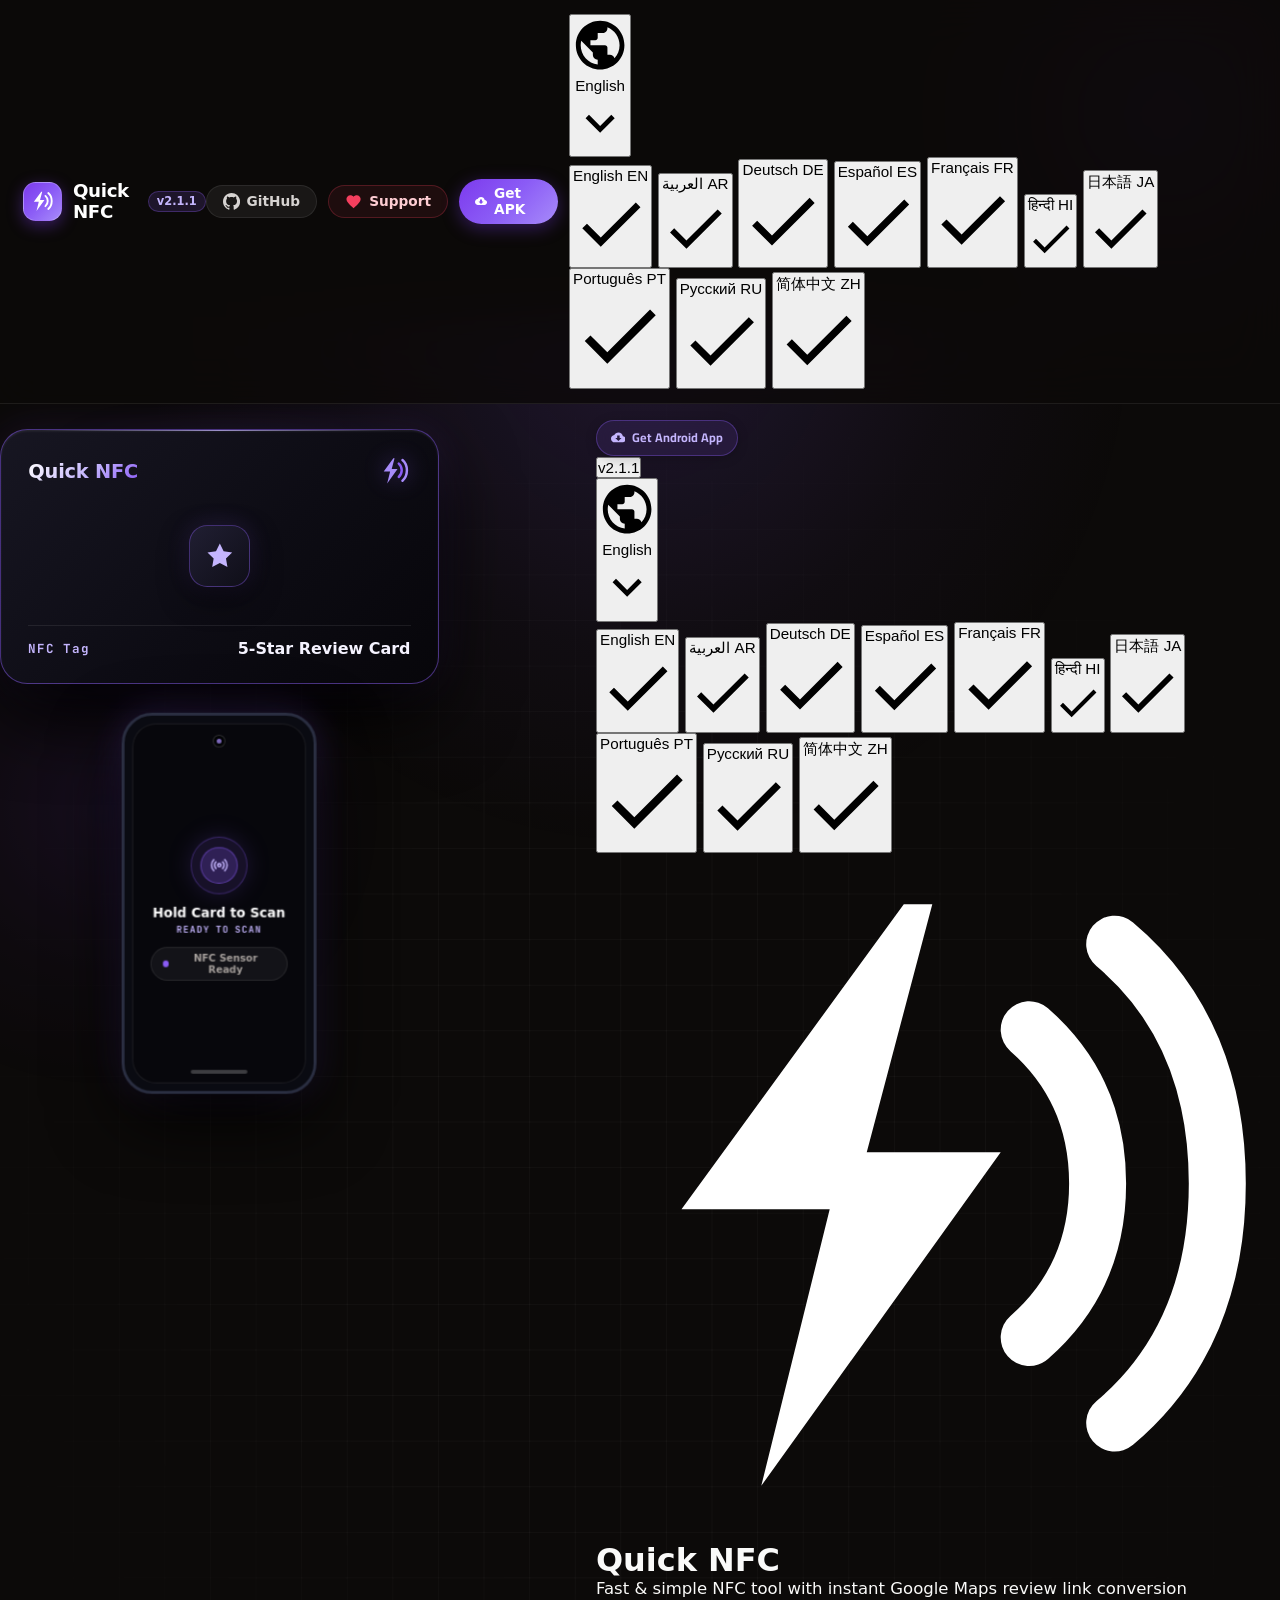
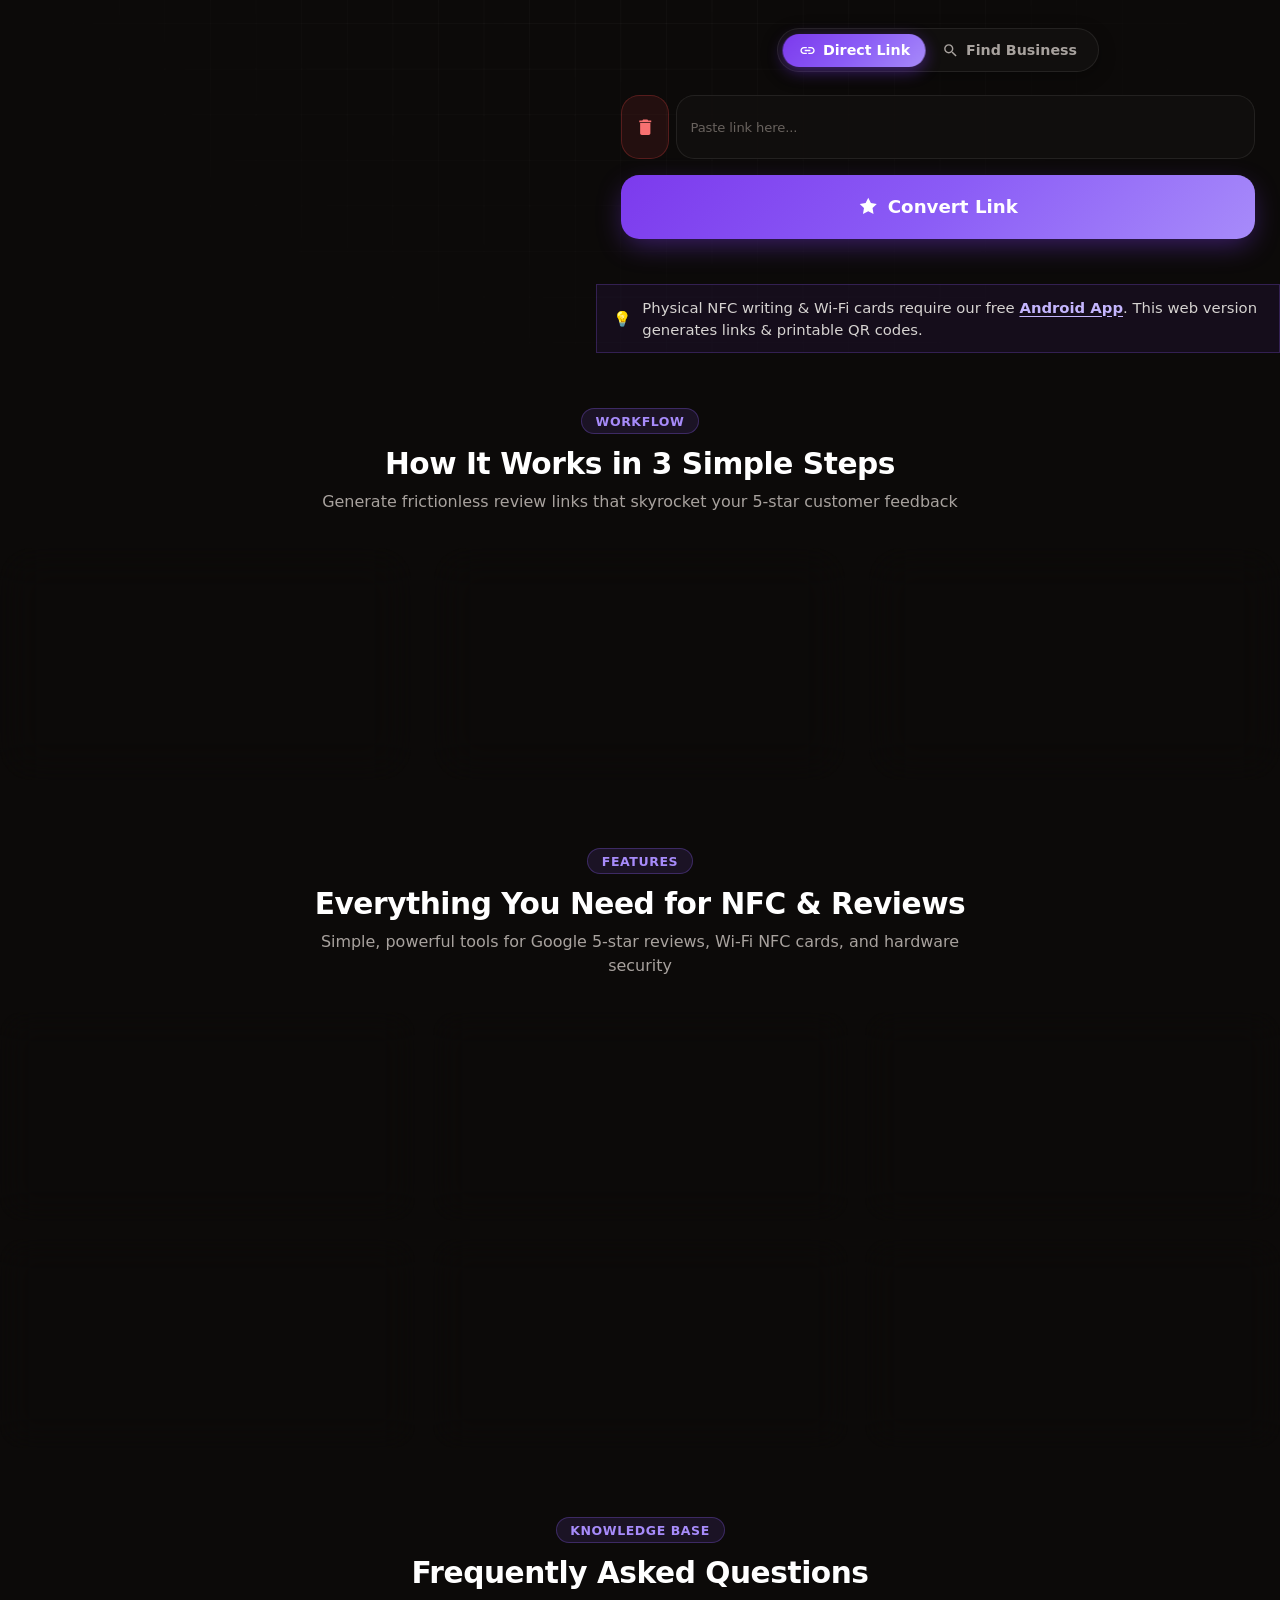
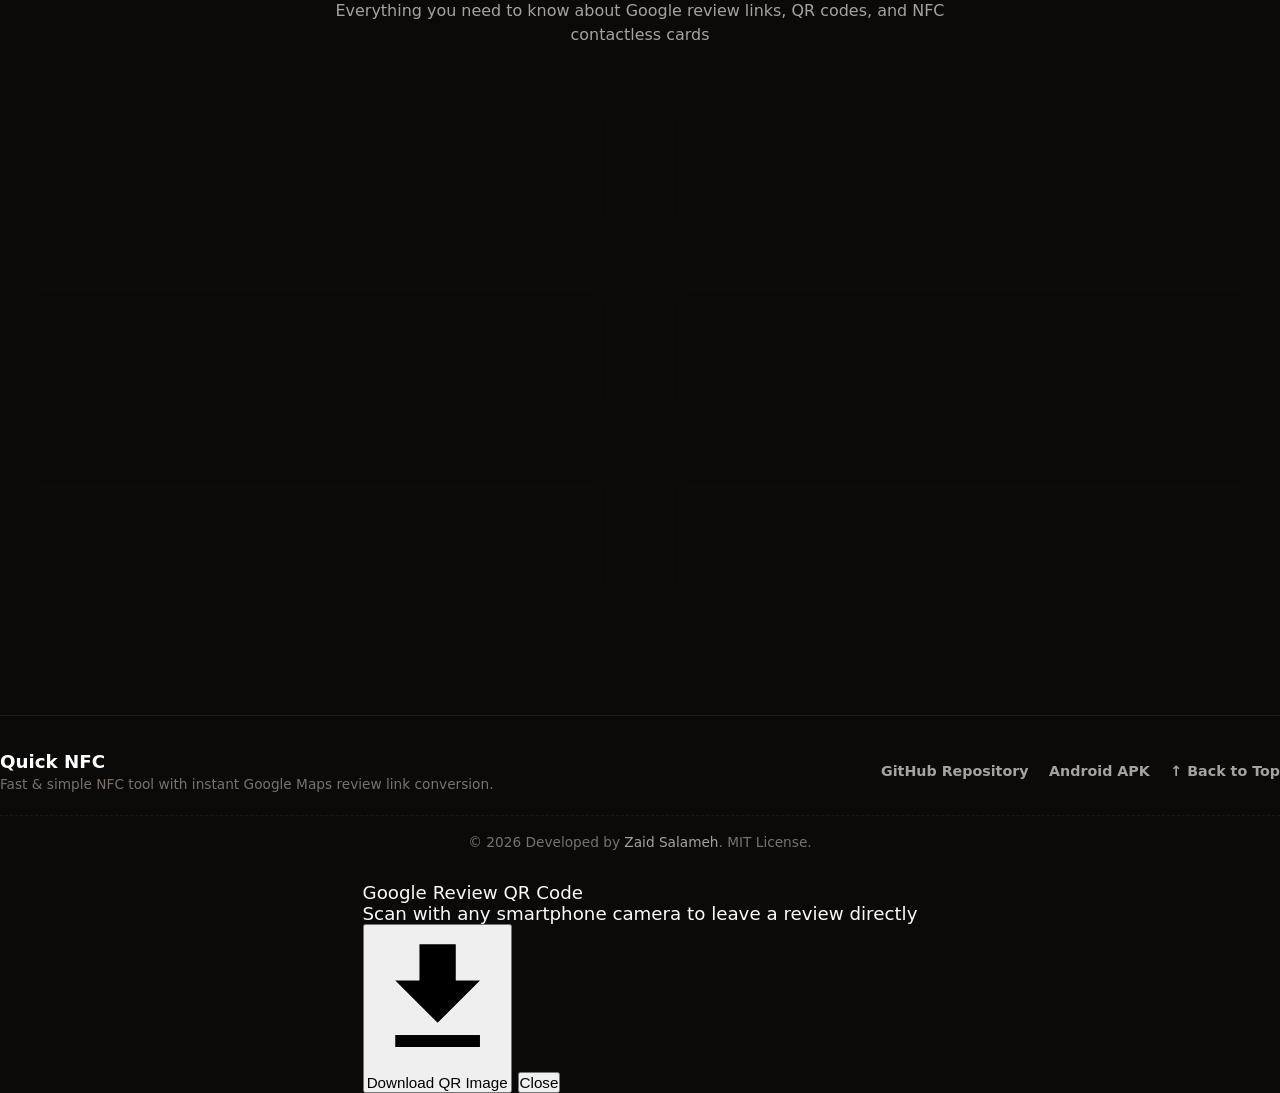
==== commit 13c37d3e: "Add 10-language showcase translations and keep fixed Quick NFC title" ====
--- a/index.html
+++ b/index.html
@@ -5,7 +5,7 @@
     <meta name="google-site-verification" content="XtvCFzfC2mJ5uXVcZOq23JEaoyu3cDdnRw9wJJPwwV4" />
     <meta charset="UTF-8">
     <meta name="viewport" content="width=device-width, initial-scale=1.0, maximum-scale=1.0, user-scalable=no, viewport-fit=cover">
-    <title>Quick NFC | Instant Google Reviews, Wi-Fi Cards & NFC Programming</title>
+    <title>Quick NFC</title>
     
     <!-- SEO & Metadata -->
     <meta name="description" id="metaDescription" content="Quick NFC - Free & open-source NFC tool and Google Maps 5-star review link generator. Program NFC cards, Wi-Fi tags, PIN locks, and high-resolution QR codes.">
--- a/src/css/marketing.css
+++ b/src/css/marketing.css
@@ -265,9 +265,10 @@
                 max-width: 600px;
             }
             .hero-stage .hero-showcase {
-                flex: 0 0 420px;
-                width: 420px;
-                margin: 18px 0 0;
+                flex: 0 0 385px;
+                width: 385px;
+                max-width: 385px;
+                margin: 8px 0 0;
             }
         }
 
@@ -279,7 +280,7 @@
             --card-accent-light: #c4b5fd;
             --card-accent-rgb: 139, 92, 246;
             width: 100%;
-            max-width: min(390px, 100%);
+            max-width: min(385px, 100%);
             margin: 0 auto;
             display: flex;
             flex-direction: column;
@@ -365,7 +366,7 @@
         .lamsa-stage {
             position: relative;
             width: 100%;
-            min-height: 550px;
+            min-height: 590px;
             perspective: 1200px;
             display: flex;
             flex-direction: column;
@@ -376,7 +377,7 @@
             position: absolute;
             top: 8px;
             inset-inline: 10px;
-            height: 225px;
+            height: 215px;
             border-radius: 32px;
             background: radial-gradient(circle at 50% 45%, rgba(var(--card-accent-rgb), 0.28), rgba(var(--card-accent-rgb), 0.06) 60%, transparent 78%);
             filter: blur(22px);
@@ -389,9 +390,9 @@
         .lamsa-nfc-card {
             position: relative;
             width: 100%;
-            height: 235px;
+            height: 224px;
             border-radius: 24px;
-            padding: 24px 26px;
+            padding: 22px 24px;
             background: linear-gradient(135deg, #171622 0%, #0d0c14 55%, #07060a 100%);
             border: 1px solid rgba(var(--card-accent-rgb), 0.48);
             box-shadow:
@@ -530,7 +531,7 @@
         /* 2. Concentric Contact Ripples */
         .lamsa-contact-ripples {
             position: absolute;
-            top: 104px;
+            top: 112px;
             left: 50%;
             pointer-events: none;
             z-index: 20;
@@ -569,16 +570,16 @@
         /* 3. Persistent Smartphone */
         .lamsa-phone-wrapper {
             position: absolute;
-            top: 100px;
+            top: 108px;
             left: 50%;
-            width: 174px;
-            height: 345px;
+            width: 178px;
+            height: 348px;
             pointer-events: none;
             z-index: 30;
         }
         .phone-resting-mode {
             opacity: 1;
-            transform: translate3d(-50%, 108px, 0) scale(0.96);
+            transform: translate3d(-50%, 134px, 0) scale(0.96);
             transition: transform 0.4s ease-out;
         }
         .lamsa-phone-frame {
@@ -801,7 +802,7 @@
         @keyframes phoneTapLifecycle {
             0% {
                 opacity: 1;
-                transform: translate3d(-50%, 108px, 0) scale(0.96);
+                transform: translate3d(-50%, 134px, 0) scale(0.96);
                 animation-timing-function: cubic-bezier(0.38, 0.05, 0.22, 1);
             }
             24% {
@@ -826,7 +827,7 @@
             }
             96%, 100% {
                 opacity: 1;
-                transform: translate3d(-50%, 108px, 0) scale(0.96);
+                transform: translate3d(-50%, 134px, 0) scale(0.96);
             }
         }
         @keyframes standbyScreenFade {
@@ -896,19 +897,19 @@
 
         @media (max-width: 480px) {
             .lamsa-stage {
-                min-height: 560px;
+                min-height: 585px;
             }
             .lamsa-nfc-card {
-                height: 215px;
-                padding: 20px;
+                height: 210px;
+                padding: 18px 20px;
             }
             .lamsa-phone-wrapper {
-                top: 94px;
-                width: 164px;
-                height: 325px;
+                top: 98px;
+                width: 168px;
+                height: 328px;
             }
             .lamsa-contact-ripples {
-                top: 96px;
+                top: 102px;
             }
         }
 
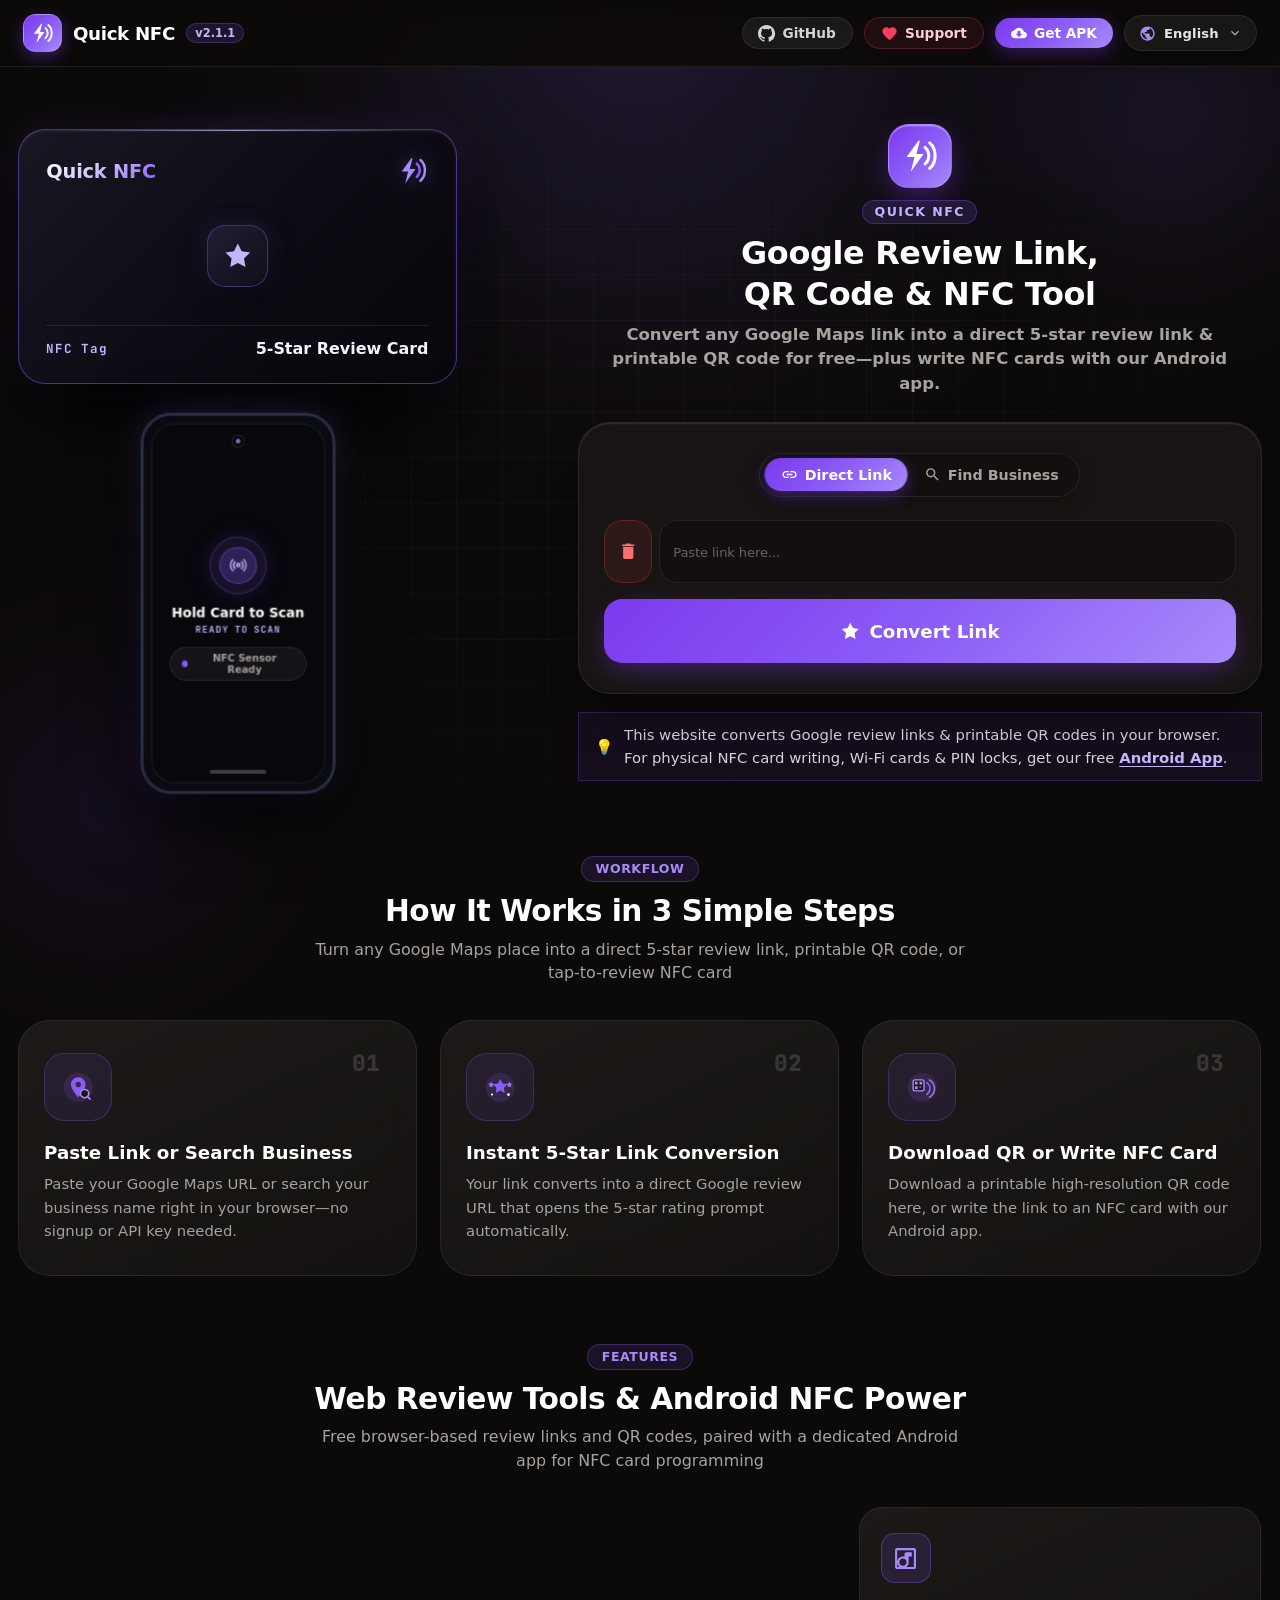
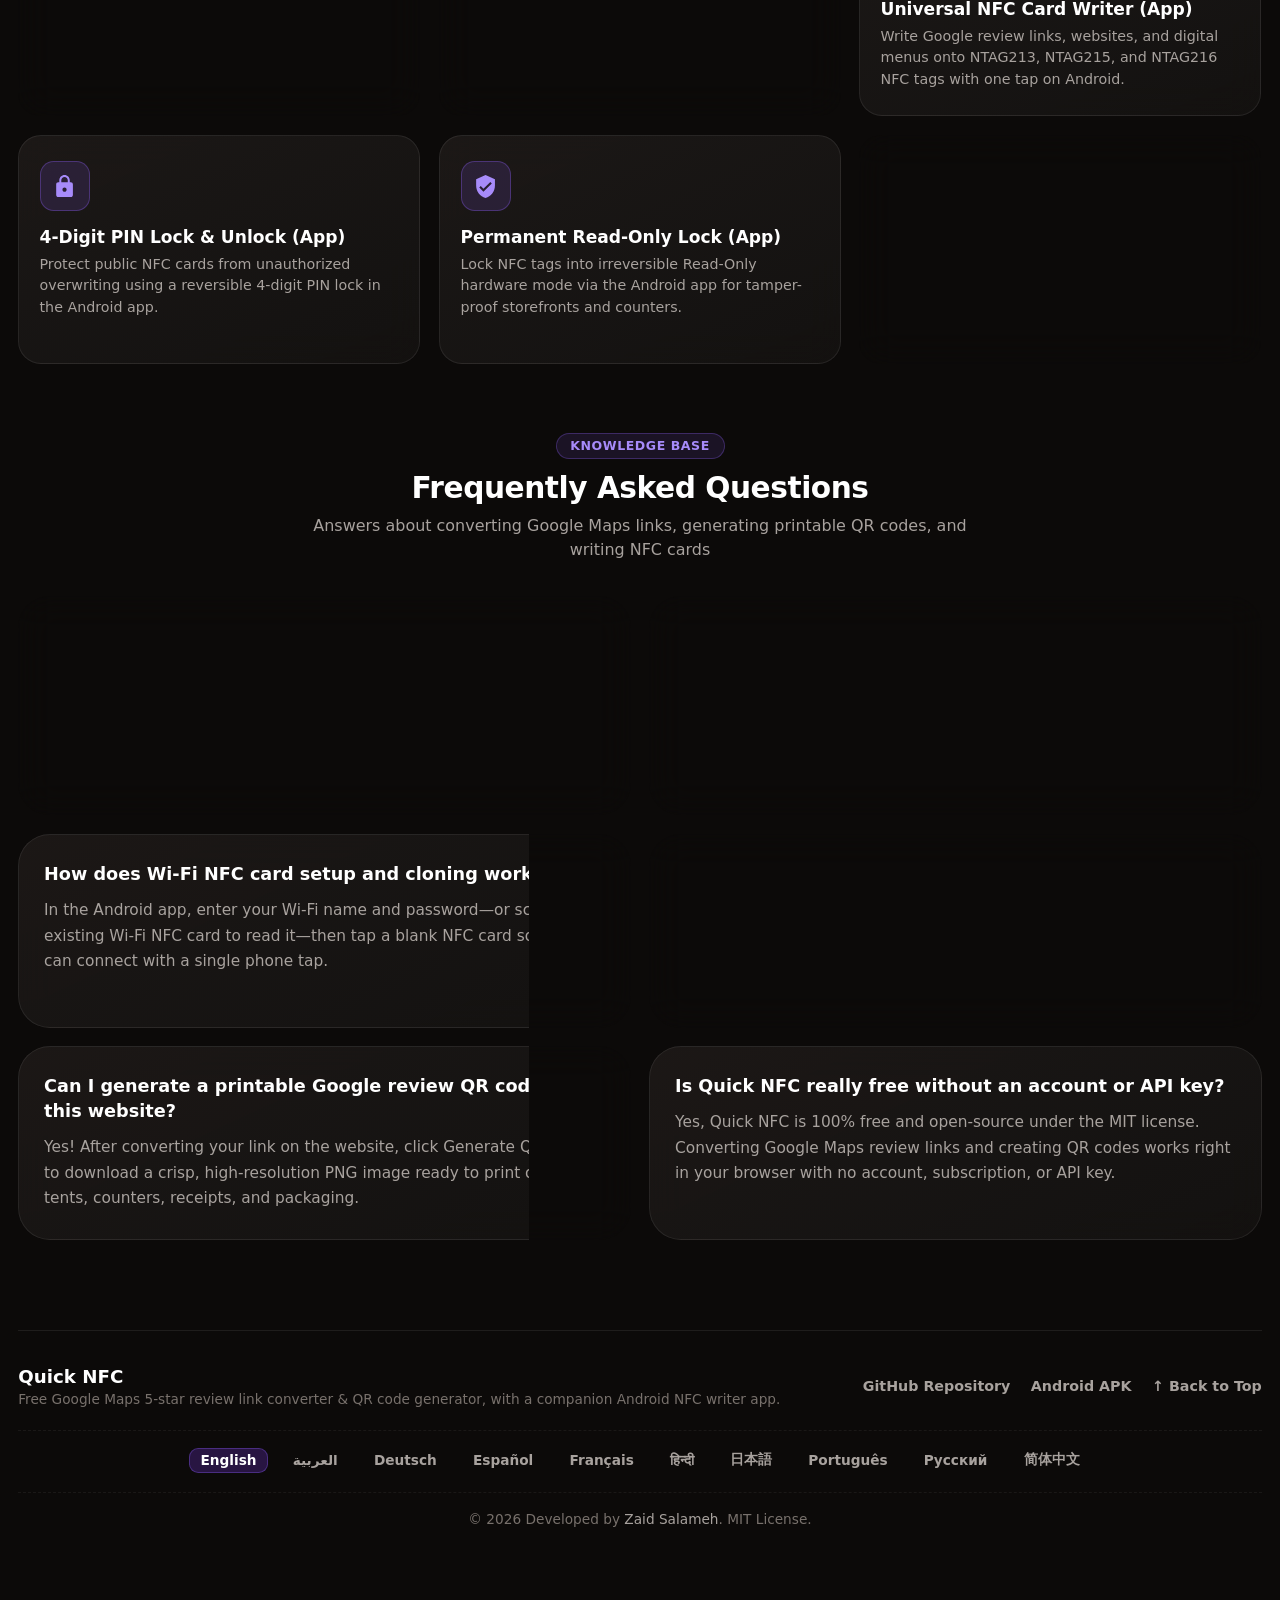
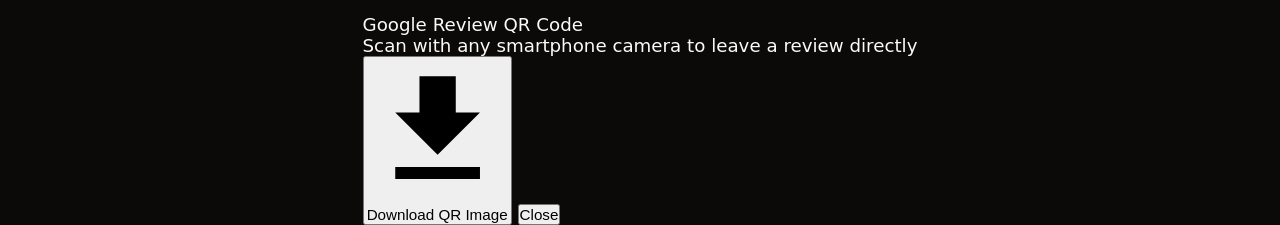
==== commit 27a14667: "Add multilingual static SEO pages, hreflang metadata, and localized titles across 10 languages" ====
--- a/index.html
+++ b/index.html
@@ -5,18 +5,33 @@
     <meta name="google-site-verification" content="XtvCFzfC2mJ5uXVcZOq23JEaoyu3cDdnRw9wJJPwwV4" />
     <meta charset="UTF-8">
     <meta name="viewport" content="width=device-width, initial-scale=1.0, maximum-scale=1.0, user-scalable=no, viewport-fit=cover">
-    <title>Quick NFC</title>
+    <title>Quick NFC | Google Review Link, QR Code &amp; NFC Writer</title>
     
     <!-- SEO & Metadata -->
-    <meta name="description" id="metaDescription" content="Quick NFC - Free & open-source NFC tool and Google Maps 5-star review link generator. Program NFC cards, Wi-Fi tags, PIN locks, and high-resolution QR codes.">
-    <meta name="keywords" content="quick nfc, كويك ان اف سي, google review link, رابط تقييم جوجل, nfc wifi card, كروت nfc واي فاي, nfc pin lock, قفل nfc برمز, ntag213, ntag215, ntag216, write nfc cards, برمجة كروت nfc, تقييم خرائط جوجل 5 نجوم, رابط تقييم مباشر">
+    <meta name="description" id="metaDescription" content="Convert Google Maps links into direct 5-star review links and printable QR codes for free in your browser, or use our Android app to write NFC &amp; Wi-Fi cards.">
+    <meta name="keywords" id="metaKeywords" content="Quick NFC, Google review link generator, convert Google Maps link to review link, Google review QR code generator, 5-star review link, write Google review link to NFC card, Wi-Fi NFC card, NTAG213, NTAG215, NTAG216, Android NFC writer">
     <meta name="theme-color" content="#7c3aed">
     <link rel="canonical" href="https://quicknfc.link/">
+
+    <!-- HREFLANG_START -->
+    <link rel="alternate" hreflang="en" href="https://quicknfc.link/">
+    <link rel="alternate" hreflang="ar" href="https://quicknfc.link/ar/">
+    <link rel="alternate" hreflang="de" href="https://quicknfc.link/de/">
+    <link rel="alternate" hreflang="es" href="https://quicknfc.link/es/">
+    <link rel="alternate" hreflang="fr" href="https://quicknfc.link/fr/">
+    <link rel="alternate" hreflang="hi" href="https://quicknfc.link/hi/">
+    <link rel="alternate" hreflang="ja" href="https://quicknfc.link/ja/">
+    <link rel="alternate" hreflang="pt" href="https://quicknfc.link/pt/">
+    <link rel="alternate" hreflang="ru" href="https://quicknfc.link/ru/">
+    <link rel="alternate" hreflang="zh" href="https://quicknfc.link/zh/">
+    <link rel="alternate" hreflang="x-default" href="https://quicknfc.link/">
+    <!-- HREFLANG_END -->
     
     <!-- Open Graph / Social Sharing & Google Rich Results -->
-    <meta property="og:title" content="Quick NFC | Fast NFC & Google Review Tool">
-    <meta property="og:description" content="Direct Google Maps 5-star review link generator, Wi-Fi NFC card setup, PIN lock security, and high-resolution QR codes.">
+    <meta property="og:title" content="Quick NFC | Google Review Link, QR Code &amp; NFC Writer">
+    <meta property="og:description" content="Convert Google Maps links into direct 5-star review links and printable QR codes for free in your browser, or use our Android app to write NFC &amp; Wi-Fi cards.">
     <meta property="og:url" content="https://quicknfc.link/">
+    <meta property="og:locale" content="en_US">
     <meta property="og:type" content="website">
     <meta property="og:site_name" content="Quick NFC">
     <meta property="og:image" content="https://quicknfc.link/assets/icons/og-image.png">
@@ -28,28 +43,35 @@
 
     <!-- Twitter Card -->
     <meta name="twitter:card" content="summary_large_image">
-    <meta name="twitter:title" content="Quick NFC | Fast NFC & Google Review Tool">
-    <meta name="twitter:description" content="Direct Google Maps 5-star review link generator, Wi-Fi NFC card setup, PIN lock security, and high-resolution QR codes.">
+    <meta name="twitter:title" content="Quick NFC | Google Review Link, QR Code &amp; NFC Writer">
+    <meta name="twitter:description" content="Convert Google Maps links into direct 5-star review links and printable QR codes for free in your browser, or use our Android app to write NFC &amp; Wi-Fi cards.">
     <meta name="twitter:image" content="https://quicknfc.link/assets/icons/og-image.png">
     <meta name="thumbnail" content="https://quicknfc.link/assets/icons/favicon-192x192.png">
 
     <!-- Schema.org JSON-LD Structured Data for Google Search -->
-    <script type="application/ld+json">
+    <!-- JSONLD_START -->
+    <script type="application/ld+json" id="structuredDataJsonLd">
     [
       {
         "@context": "https://schema.org",
         "@type": "WebSite",
         "name": "Quick NFC",
-        "alternateName": ["QuickNFC", "ReviewLinkGenerator", "Google Review Link Generator", "مولد رابط تقييم جوجل"],
-        "url": "https://quicknfc.link/"
+        "alternateName": [
+          "QuickNFC",
+          "Google Review Link Generator",
+          "Google Review QR Code Generator"
+        ],
+        "url": "https://quicknfc.link/",
+        "inLanguage": "en"
       },
       {
         "@context": "https://schema.org",
         "@type": "WebApplication",
         "name": "Quick NFC",
         "url": "https://quicknfc.link/",
+        "inLanguage": "en",
         "image": "https://quicknfc.link/assets/icons/og-image.png",
-        "description": "Fast & simple NFC tool with instant Google Maps review link conversion, QR codes, and contactless card management.",
+        "description": "Convert Google Maps links into direct 5-star review links and printable QR codes for free in your browser, or use our Android app to write NFC & Wi-Fi cards.",
         "applicationCategory": "BusinessApplication",
         "operatingSystem": "Web, Android",
         "offers": {
@@ -66,75 +88,61 @@
       {
         "@context": "https://schema.org",
         "@type": "FAQPage",
+        "inLanguage": "en",
         "mainEntity": [
           {
             "@type": "Question",
-            "name": "How do I create a direct 5-star Google review link?",
+            "name": "How do I convert a Google Maps link into a 5-star review link?",
             "acceptedAnswer": {
               "@type": "Answer",
-              "text": "Paste your Google Maps business link or search for your place in the app. The tool automatically resolves your Google Place ID and generates a direct review URL that pops open the 5-star rating dialog automatically."
+              "text": "Paste your Google Maps link or search your business name in the Find Business tab. Quick NFC extracts your Place ID in the browser and builds a direct link that opens the 5-star review prompt—free with no signup or API key."
             }
           },
           {
             "@type": "Question",
-            "name": "كيف أحصل على رابط تقييم مباشر 5 نجوم لخرائط جوجل؟",
+            "name": "What NFC tags and cards does the Android app support?",
             "acceptedAnswer": {
               "@type": "Answer",
-              "text": "ضع رابط نشاطك التجاري من خرائط Google أو ابحث عن اسم المحل، وسيقوم الموقع باستخراج معرّف المكان Place ID وتوليد رابط مباشر يفتح نافذة التقييم الفوري بـ 5 نجوم للعملاء."
+              "text": "The Quick NFC Android app supports standard NTAG chips (NTAG213, NTAG215, and NTAG216) as well as compatible NFC stickers, coins, keyfobs, and PVC review cards."
             }
           },
           {
             "@type": "Question",
-            "name": "How to write Google review links to NFC cards or tags?",
+            "name": "How does Wi-Fi NFC card setup and cloning work?",
             "acceptedAnswer": {
               "@type": "Answer",
-              "text": "Install the free Quick NFC Android APK, generate your review link, tap 'Write to NFC Tag', and hold the back of your Android phone against any writable NFC tag (NTAG213, NTAG215, or NTAG216)."
+              "text": "In the Android app, enter your Wi-Fi name and password—or scan an existing Wi-Fi NFC card to read it—then tap a blank NFC card so guests can connect with a single phone tap."
             }
           },
           {
             "@type": "Question",
-            "name": "كيف أكتب رابط التقييم على كروت وميداليات NFC؟",
+            "name": "Can I protect my NFC cards with a PIN or Read-Only lock?",
             "acceptedAnswer": {
               "@type": "Answer",
-              "text": "حمّل تطبيق الأندرويد المجاني Quick NFC، وأنشئ رابط التقييم، ثم اضغط على زر كتابة كارت NFC وقرّب كارت أو استيكر NFC من ظهر الهاتف ليتم قفله وبرمجته فوراً."
+              "text": "Yes. The Android app lets you set a 4-digit PIN password to lock and unlock supported NTAG cards, or apply a permanent hardware Read-Only lock for public displays."
             }
           },
           {
             "@type": "Question",
-            "name": "Can I generate a printable QR code for Google reviews?",
+            "name": "Can I generate a printable Google review QR code on this website?",
             "acceptedAnswer": {
               "@type": "Answer",
-              "text": "Yes, clicking the QR Code button instantly creates a high-resolution, downloadable QR code image suitable for printing on table tents, storefront stickers, receipts, and marketing stands."
+              "text": "Yes! After converting your link on the website, click Generate QR Code to download a crisp, high-resolution PNG image ready to print on table tents, counters, receipts, and packaging."
             }
           },
           {
             "@type": "Question",
-            "name": "هل يمكن عمل كود QR قابل للطباعة لتقييمات العملاء؟",
+            "name": "Is Quick NFC really free without an account or API key?",
             "acceptedAnswer": {
               "@type": "Answer",
-              "text": "نعم، يمكنك بنقرة واحدة توليد رمز QR عالي الدقة وتحميله كصورة جاهزة للطباعة على الطاولات، الفواتير، والملصقات في محلك التجاري."
-            }
-          },
-          {
-            "@type": "Question",
-            "name": "Is Quick NFC free and does it require an API key?",
-            "acceptedAnswer": {
-              "@type": "Answer",
-              "text": "Yes, it is 100% free and open-source. It does not require any Google Cloud API key, credit card, or user registration. All Place ID resolution and link formatting runs directly in your browser or Android device."
-            }
-          },
-          {
-            "@type": "Question",
-            "name": "هل هذه الأداة مجانية وهل تتطلب بطاقة بنكية أو مفتاح API؟",
-            "acceptedAnswer": {
-              "@type": "Answer",
-              "text": "الأداة مجانية ومفتوحة المصدر 100%، ولا تتطلب أي بطاقة بنكية أو حساب Google Cloud أو اشتراكات شهرية، وتعمل بخصوصية تامة دون أي تتبع لروابطك."
+              "text": "Yes, Quick NFC is 100% free and open-source under the MIT license. Converting Google Maps review links and creating QR codes works right in your browser with no account, subscription, or API key."
             }
           }
         ]
       }
     ]
     </script>
+    <!-- JSONLD_END -->
 
     <!-- Google Search & Browser Favicons (Vector SVG & Static Multi-Resolution) -->
     <link rel="icon" type="image/x-icon" href="/favicon.ico">
@@ -360,8 +368,9 @@
                     <path d="M18.2 3.2C20.7 5.3 21.8 8.2 21.8 11.6C21.8 15 20.7 17.9 18.2 20" stroke="#ffffff" stroke-width="2" stroke-linecap="round" fill="none"/>
                 </svg>
             </div>
-            <h1 id="appTitle">Quick NFC</h1>
-            <p id="appSubtitle">Fast & simple NFC tool with instant Google Maps review link conversion</p>
+            <div class="app-brand-kicker">Quick NFC</div>
+            <h1 id="appTitle">Google Review Link, QR Code &amp; NFC Tool</h1>
+            <p id="appSubtitle">Convert any Google Maps link into a direct 5-star review link &amp; printable QR code for free—plus write NFC cards with our Android app.</p>
         </header>
 
         <!-- Main Input Card -->
@@ -402,7 +411,7 @@
                         >
                     </div>
 
-                    <button type="button" class="tool-btn btn-paste" id="pasteBtn" title="Paste from clipboard">
+                    <button type="button" class="tool-btn btn-paste" id="pasteBtn" title="Paste">
                         <svg viewBox="0 0 24 24"><path d="M19 2h-4.18C14.4.84 13.3 0 12 0c-1.3 0-2.4.84-2.82 2H5c-1.1 0-2 .9-2 2v16c0 1.1.9 2 2 2h14c1.1 0 2-.9 2-2V4c0-1.1-.9-2-2-2zm-7 0c.55 0 1 .45 1 1s-.45 1-1 1-1-.45-1-1 .45-1 1-1zm7 18H5V4h2v3h10V4h2v16z"/></svg>
                         <span id="pasteBtnLabel">Paste</span>
                     </button>
@@ -424,12 +433,12 @@
                         type="text" 
                         id="businessSearchInput" 
                         class="search-input" 
-                        placeholder="Search place name & city..." 
+                        placeholder="Search place name &amp; city..." 
                         autocomplete="off"
                         spellcheck="false"
                     >
                     <div class="search-loading-spinner" id="searchSpinner"></div>
-                    <button type="button" class="search-clear-btn" id="searchClearBtn" title="Clear">
+                    <button type="button" class="search-clear-btn" id="searchClearBtn" title="Clear text">
                         <svg viewBox="0 0 24 24"><path d="M19 6.41L17.59 5 12 10.59 6.41 5 5 6.41 10.59 12 5 17.59 6.41 19 12 13.41 17.59 19 19 17.59 13.41 12z"/></svg>
                     </button>
                     <!-- Floating Places Autocomplete Dropdown -->
@@ -443,7 +452,7 @@
         <!-- Web Companion Platform Notice -->
         <div class="web-platform-hint" id="webPlatformHint">
             <span class="hint-icon">💡</span>
-            <span id="webPlatformNoticeText">Physical NFC writing &amp; Wi-Fi cards require our free <a href="https://github.com/zaid-a-salameh/quick-nfc/releases/latest/download/QuickNFC.apk">Android App</a>. This web version generates links &amp; printable QR codes.</span>
+            <span id="webPlatformNoticeText">This website converts Google review links &amp; printable QR codes in your browser. For physical NFC card writing, Wi-Fi cards &amp; PIN locks, get our free <a href="https://github.com/zaid-a-salameh/quick-nfc/releases/latest/download/QuickNFC.apk">Android App</a>.</span>
         </div>
 
         <!-- Result Card (3 Buttons only) -->
@@ -458,15 +467,15 @@
             <!-- Link Type Segmented Selector (Direct 5-Star Review vs Map Location) -->
             <div class="link-type-selector-wrapper" id="linkTypeSelectorWrapper" style="display: none;">
                 <div class="link-type-selector-header">
-                    <span id="linkTypeSelectorLabel">نوع الرابط المطلوب برمجته:</span>
+                    <span id="linkTypeSelectorLabel">Link Type to Program:</span>
                 </div>
                 <div class="link-type-segmented" id="linkTypeSegmented">
                     <div class="link-type-slider" id="linkTypeSlider"></div>
                     <button type="button" class="btn-link-type active" id="btnTypeReview" data-type="review">
-                        <span id="btnTypeReviewLabel">تقييم 5 نجوم</span>
+                        <span id="btnTypeReviewLabel">5-Star Review</span>
                     </button>
                     <button type="button" class="btn-link-type" id="btnTypeLocation" data-type="location">
-                        <span id="btnTypeLocationLabel">موقع الخريطة</span>
+                        <span id="btnTypeLocationLabel">Map Location</span>
                     </button>
                 </div>
             </div>
@@ -620,7 +629,7 @@
             <div class="section-header">
                 <span class="section-badge" id="tagHowItWorks">Workflow</span>
                 <h2 class="section-title" id="titleHowItWorks">How It Works in 3 Simple Steps</h2>
-                <p class="section-subtitle" id="subHowItWorks">Generate frictionless review links that skyrocket your 5-star customer feedback</p>
+                <p class="section-subtitle" id="subHowItWorks">Turn any Google Maps place into a direct 5-star review link, printable QR code, or tap-to-review NFC card</p>
             </div>
 
             <div class="steps-grid">
@@ -635,8 +644,8 @@
                             <path d="M30 30l3 3" stroke="#a78bfa" stroke-width="1.8" stroke-linecap="round"/>
                         </svg>
                     </div>
-                    <h3 class="step-card-heading" id="step1Title">Copy or Find Link</h3>
-                    <p class="step-card-text" id="step1Desc">Copy your Google Maps link or search for your place directly.</p>
+                    <h3 class="step-card-heading" id="step1Title">Paste Link or Search Business</h3>
+                    <p class="step-card-text" id="step1Desc">Paste your Google Maps URL or search your business name right in your browser—no signup or API key needed.</p>
                 </div>
 
                 <!-- Step 2 -->
@@ -652,8 +661,8 @@
                             <circle cx="11" cy="28" r="1.2" fill="#ffffff"/>
                         </svg>
                     </div>
-                    <h3 class="step-card-heading" id="step2Title">Instant 5-Star Conversion</h3>
-                    <p class="step-card-text" id="step2Desc">The link automatically converts into an instant 5-star review prompt.</p>
+                    <h3 class="step-card-heading" id="step2Title">Instant 5-Star Link Conversion</h3>
+                    <p class="step-card-text" id="step2Desc">Your link converts into a direct Google review URL that opens the 5-star rating prompt automatically.</p>
                 </div>
 
                 <!-- Step 3 -->
@@ -671,8 +680,8 @@
                             <path d="M28 12c3.5 2.2 5.5 5.8 5.5 9.5s-2 7.3-5.5 9.5" stroke="#a78bfa" stroke-width="1.8" stroke-linecap="round" opacity="0.8"/>
                         </svg>
                     </div>
-                    <h3 class="step-card-heading" id="step3Title">Print QR or Tap NFC</h3>
-                    <p class="step-card-text" id="step3Desc">Download a print-ready QR code or write to an NFC card with one tap.</p>
+                    <h3 class="step-card-heading" id="step3Title">Download QR or Write NFC Card</h3>
+                    <p class="step-card-text" id="step3Desc">Download a printable high-resolution QR code here, or write the link to an NFC card with our Android app.</p>
                 </div>
             </div>
         </section>
@@ -680,9 +689,9 @@
         <!-- Features Highlights Grid -->
         <section class="marketing-section" id="featuresSection">
             <div class="section-header">
-                <span class="section-badge" id="tagFeatures">Advantages</span>
-                <h2 class="section-title" id="titleFeatures">Why Businesses Choose Our Tool</h2>
-                <p class="section-subtitle" id="subFeatures">Designed for speed, customer conversion, and modern contactless technology</p>
+                <span class="section-badge" id="tagFeatures">Features</span>
+                <h2 class="section-title" id="titleFeatures">Web Review Tools &amp; Android NFC Power</h2>
+                <p class="section-subtitle" id="subFeatures">Free browser-based review links and QR codes, paired with a dedicated Android app for NFC card programming</p>
             </div>
 
                         <div class="features-grid">
@@ -691,8 +700,8 @@
                     <div class="feat-icon-badge feat-badge-star">
                         <svg viewBox="0 0 24 24"><path d="M12 17.27L18.18 21l-1.64-7.03L22 9.24l-7.19-.61L12 2 9.19 8.63 2 9.24l5.46 4.73L5.82 21z"/></svg>
                     </div>
-                    <h4 class="feat-card-title" id="feat1Title">Direct 5-Star Pre-Selection</h4>
-                    <p class="feat-card-text" id="feat1Desc">Converts any Google Maps business link into a direct link that opens the 5-star rating popup automatically.</p>
+                    <h4 class="feat-card-title" id="feat1Title">Direct 5-Star Review Link Converter</h4>
+                    <p class="feat-card-text" id="feat1Desc">Instantly convert any Google Maps business link into a direct 5-star review link or printable high-res QR code right in your browser.</p>
                 </div>
 
                 <!-- Feature 2: Wi-Fi NFC Cards -->
@@ -700,8 +709,8 @@
                     <div class="feat-icon-badge feat-badge-wifi">
                         <svg viewBox="0 0 24 24"><path d="M12 4C7.31 4 3.07 5.9 0 8.98L12 21 24 8.98A16.88 16.88 0 0 0 12 4zm0 4c3.08 0 5.89 1.15 8.04 3.05L12 19.1 3.96 11.05C6.11 9.15 8.92 8 12 8z"/></svg>
                     </div>
-                    <h4 class="feat-card-title" id="feat2Title">Wi-Fi NFC Cards & Cloning</h4>
-                    <p class="feat-card-text" id="feat2Desc">Program contactless Wi-Fi cards for guests and customers, or read and clone existing Wi-Fi cards in seconds.</p>
+                    <h4 class="feat-card-title" id="feat2Title">Wi-Fi NFC Cards &amp; Cloning (App)</h4>
+                    <p class="feat-card-text" id="feat2Desc">Use our free Android app to program tap-to-connect Wi-Fi NFC cards for guests, or read and clone existing cards in seconds.</p>
                 </div>
 
                 <!-- Feature 3: Contactless NFC Programming -->
@@ -709,8 +718,8 @@
                     <div class="feat-icon-badge feat-badge-nfc">
                         <svg viewBox="0 0 24 24"><path d="M20 2H4c-1.1 0-2 .9-2 2v16c0 1.1.9 2 2 2h16c1.1 0 2-.9 2-2V4c0-1.1-.9-2-2-2zm0 18H4V4h16v16zM18 6h-5c-1.1 0-2 .9-2 2v2.15c-.47-.09-.97-.15-1.5-.15-3.03 0-5.5 2.47-5.5 5.5s2.47 5.5 5.5 5.5c3.03 0 5.5-2.47 5.5-5.5V10h3V6zm-8.5 13c-1.93 0-3.5-1.57-3.5-3.5s1.57-3.5 3.5-3.5 3.5 1.57 3.5 3.5-1.57 3.5-3.5 3.5z"/></svg>
                     </div>
-                    <h4 class="feat-card-title" id="feat3Title">Universal NFC Writing</h4>
-                    <p class="feat-card-text" id="feat3Desc">Write review URLs, websites, and menu links to standard NTAG213, NTAG215, and NTAG216 tags with one tap.</p>
+                    <h4 class="feat-card-title" id="feat3Title">Universal NFC Card Writer (App)</h4>
+                    <p class="feat-card-text" id="feat3Desc">Write Google review links, websites, and digital menus onto NTAG213, NTAG215, and NTAG216 NFC tags with one tap on Android.</p>
                 </div>
 
                 <!-- Feature 4: PIN Security -->
@@ -718,8 +727,8 @@
                     <div class="feat-icon-badge feat-badge-lock">
                         <svg viewBox="0 0 24 24"><path d="M18 8h-1V6c0-2.76-2.24-5-5-5S7 3.24 7 6v2H6c-1.1 0-2 .9-2 2v10c0 1.1.9 2 2 2h12c1.1 0 2-.9 2-2V10c0-1.1-.9-2-2-2zm-6 9c-1.1 0-2-.9-2-2s.9-2 2-2 2 .9 2 2-.9 2-2 2zm3.1-9H8.9V6c0-1.71 1.39-3.1 3.1-3.1 1.71 0 3.1 1.39 3.1 3.1v2z"/></svg>
                     </div>
-                    <h4 class="feat-card-title" id="feat4Title">PIN Protection & Unlocking</h4>
-                    <p class="feat-card-text" id="feat4Desc">Set a 4-digit PIN password to prevent unauthorized overwriting in public spaces, with full unlock support.</p>
+                    <h4 class="feat-card-title" id="feat4Title">4-Digit PIN Lock &amp; Unlock (App)</h4>
+                    <p class="feat-card-text" id="feat4Desc">Protect public NFC cards from unauthorized overwriting using a reversible 4-digit PIN lock in the Android app.</p>
                 </div>
 
                 <!-- Feature 5: Permanent Hardware Lock -->
@@ -727,8 +736,8 @@
                     <div class="feat-icon-badge feat-badge-shield">
                         <svg viewBox="0 0 24 24"><path d="M12 1L3 5v6c0 5.55 3.84 10.74 9 12 5.16-1.26 9-6.45 9-12V5l-9-4zm-2 16l-4-4 1.41-1.41L10 14.17l6.59-6.59L18 9l-8 8z"/></svg>
                     </div>
-                    <h4 class="feat-card-title" id="feat5Title">Permanent Hardware Lock</h4>
-                    <p class="feat-card-text" id="feat5Desc">Lock tags into irreversible Read-Only hardware mode for tamper-proof public displays and storefronts.</p>
+                    <h4 class="feat-card-title" id="feat5Title">Permanent Read-Only Lock (App)</h4>
+                    <p class="feat-card-text" id="feat5Desc">Lock NFC tags into irreversible Read-Only hardware mode via the Android app for tamper-proof storefronts and counters.</p>
                 </div>
 
                 <!-- Feature 6: Free & 10 Languages -->
@@ -736,8 +745,8 @@
                     <div class="feat-icon-badge feat-badge-open">
                         <svg viewBox="0 0 24 24"><path d="M11.99 2C6.47 2 2 6.48 2 12s4.47 10 9.99 10C17.52 22 22 17.52 22 12S17.52 2 11.99 2zm6.93 6h-2.95a15.65 15.65 0 0 0-1.38-3.56A8.03 8.03 0 0 1 18.92 8zM12 4.04c.83 1.2 1.48 2.53 1.91 3.96h-3.82c.43-1.43 1.08-2.76 1.91-3.96zM4.26 14C4.1 13.36 4 12.69 4 12s.1-1.36.26-2h3.38c-.08.66-.14 1.32-.14 2 0 .68.06 1.34.14 2H4.26zm.82 2h2.95c.32 1.25.78 2.45 1.38 3.56A7.987 7.987 0 0 1 5.08 16zm2.95-8H5.08a7.987 7.987 0 0 1 3.35-3.56A15.65 15.65 0 0 0 8.03 8zM12 19.96c-.83-1.2-1.48-2.53-1.91-3.96h3.82c-.43 1.43-1.08 2.76-1.91 3.96zM14.34 14H9.66c-.09-.66-.16-1.32-.16-2 0-.68.07-1.35.16-2h4.68c.09.65.16 1.32.16 2 0 .68-.07 1.34-.16 2zm.25 5.56c.6-1.11 1.06-2.31 1.38-3.56h2.95a8.03 8.03 0 0 1-4.33 3.56zM16.36 14c.08-.66.14-1.32.14-2 0-.68-.06-1.34-.14-2h3.38c.16.64.26 1.31.26 2s-.1 1.36-.26 2h-3.38z"/></svg>
                     </div>
-                    <h4 class="feat-card-title" id="feat6Title">100% Free & 10 Languages</h4>
-                    <p class="feat-card-text" id="feat6Desc">Open-source with no subscriptions, offline privacy, zero API keys required, and available in 10 languages.</p>
+                    <h4 class="feat-card-title" id="feat6Title">100% Free, No API Key &amp; 10 Languages</h4>
+                    <p class="feat-card-text" id="feat6Desc">Open-source MIT tool with zero signup, no Google Cloud API key required, full privacy, and native support for 10 languages.</p>
                 </div>
             </div>
         </section>
@@ -747,33 +756,33 @@
             <div class="section-header">
                 <span class="section-badge" id="tagFaq">Knowledge Base</span>
                 <h2 class="section-title" id="titleFaq">Frequently Asked Questions</h2>
-                <p class="section-subtitle" id="subFaq">Everything you need to know about Google review links, QR codes, and NFC contactless cards</p>
+                <p class="section-subtitle" id="subFaq">Answers about converting Google Maps links, generating printable QR codes, and writing NFC cards</p>
             </div>
 
                         <div class="faq-grid">
                 <div class="faq-item">
-                    <h3 class="faq-question" id="faq1Q">How do I create a direct 5-star Google review link?</h3>
-                    <p class="faq-answer" id="faq1A">Search for your business name using the Find Business tab or paste your Google Maps link. The tool resolves your Place ID and crafts a direct URL that automatically prompts customers for a 5-star review.</p>
+                    <h3 class="faq-question" id="faq1Q">How do I convert a Google Maps link into a 5-star review link?</h3>
+                    <p class="faq-answer" id="faq1A">Paste your Google Maps link or search your business name in the Find Business tab. Quick NFC extracts your Place ID in the browser and builds a direct link that opens the 5-star review prompt—free with no signup or API key.</p>
                 </div>
                 <div class="faq-item">
-                    <h3 class="faq-question" id="faq2Q">What NFC tags and cards are supported?</h3>
-                    <p class="faq-answer" id="faq2A">Quick NFC supports all standard NTAG chips (NTAG213, NTAG215, NTAG216) as well as compatible NFC stickers, coins, keyfobs, and PVC cards available on the market.</p>
+                    <h3 class="faq-question" id="faq2Q">What NFC tags and cards does the Android app support?</h3>
+                    <p class="faq-answer" id="faq2A">The Quick NFC Android app supports standard NTAG chips (NTAG213, NTAG215, and NTAG216) as well as compatible NFC stickers, coins, keyfobs, and PVC review cards.</p>
                 </div>
                 <div class="faq-item">
                     <h3 class="faq-question" id="faq3Q">How does Wi-Fi NFC card setup and cloning work?</h3>
-                    <p class="faq-answer" id="faq3A">Enter your Wi-Fi name and password or hold an existing Wi-Fi NFC card to read it. Touch a writable NFC card to write the configuration so guests can connect instantly without typing passwords.</p>
+                    <p class="faq-answer" id="faq3A">In the Android app, enter your Wi-Fi name and password—or scan an existing Wi-Fi NFC card to read it—then tap a blank NFC card so guests can connect with a single phone tap.</p>
                 </div>
                 <div class="faq-item">
-                    <h3 class="faq-question" id="faq4Q">Can I protect my cards from unauthorized modification?</h3>
-                    <p class="faq-answer" id="faq4A">Yes, you can set a 4-digit PIN password on supported NTAG chips to protect cards from being overwritten by strangers, or permanently lock them to Read-Only mode for public displays.</p>
+                    <h3 class="faq-question" id="faq4Q">Can I protect my NFC cards with a PIN or Read-Only lock?</h3>
+                    <p class="faq-answer" id="faq4A">Yes. The Android app lets you set a 4-digit PIN password to lock and unlock supported NTAG cards, or apply a permanent hardware Read-Only lock for public displays.</p>
                 </div>
                 <div class="faq-item">
-                    <h3 class="faq-question" id="faq5Q">Can I generate and download high-resolution QR codes?</h3>
-                    <p class="faq-answer" id="faq5A">Yes! Click the QR Code button to instantly create a clean, high-resolution PNG image suitable for printing on table tents, counter stickers, packaging, and business cards.</p>
+                    <h3 class="faq-question" id="faq5Q">Can I generate a printable Google review QR code on this website?</h3>
+                    <p class="faq-answer" id="faq5A">Yes! After converting your link on the website, click Generate QR Code to download a crisp, high-resolution PNG image ready to print on table tents, counters, receipts, and packaging.</p>
                 </div>
                 <div class="faq-item">
-                    <h3 class="faq-question" id="faq6Q">Is Quick NFC completely free and private?</h3>
-                    <p class="faq-answer" id="faq6A">Yes, it is 100% free and open-source under the MIT license. It requires no user account, no subscription, and no Google Cloud API key, and it works completely offline.</p>
+                    <h3 class="faq-question" id="faq6Q">Is Quick NFC really free without an account or API key?</h3>
+                    <p class="faq-answer" id="faq6A">Yes, Quick NFC is 100% free and open-source under the MIT license. Converting Google Maps review links and creating QR codes works right in your browser with no account, subscription, or API key.</p>
                 </div>
             </div>
         </section>
@@ -783,7 +792,7 @@
             <div class="footer-inner">
                 <div class="footer-brand-info">
                     <div class="footer-brand-title">Quick NFC</div>
-                    <p class="footer-brand-desc" id="footerTagline">Fast & simple NFC tool with instant Google Maps review link conversion.</p>
+                    <p class="footer-brand-desc" id="footerTagline">Free Google Maps 5-star review link converter &amp; QR code generator, with a companion Android NFC writer app.</p>
                 </div>
                 <div class="footer-nav-links">
                     <a href="https://github.com/zaid-a-salameh/quick-nfc" target="_blank" rel="noopener noreferrer" id="footerGithubLink">GitHub Repository</a>
@@ -791,6 +800,18 @@
                     <a href="#appContainer" id="footerBackToTop">↑ Back to Top</a>
                 </div>
             </div>
+            <nav class="footer-lang-links" aria-label="Languages">
+                <a href="/" data-lang="en" class="active" aria-current="page">English</a>
+                <a href="/ar/" data-lang="ar">العربية</a>
+                <a href="/de/" data-lang="de">Deutsch</a>
+                <a href="/es/" data-lang="es">Español</a>
+                <a href="/fr/" data-lang="fr">Français</a>
+                <a href="/hi/" data-lang="hi">हिन्दी</a>
+                <a href="/ja/" data-lang="ja">日本語</a>
+                <a href="/pt/" data-lang="pt">Português</a>
+                <a href="/ru/" data-lang="ru">Русский</a>
+                <a href="/zh/" data-lang="zh">简体中文</a>
+            </nav>
             <div class="footer-bottom">
                 <p id="footerCopyright">© 2026 Developed by <a href="https://github.com/zaid-a-salameh" target="_blank" rel="noopener noreferrer">Zaid Salameh</a>. MIT License.</p>
             </div>
--- a/src/css/base.css
+++ b/src/css/base.css
@@ -0,0 +1,553 @@
+/* Base Layout, Containers & Typography */
+        /* Custom Dark Scrollbar */
+        ::-webkit-scrollbar {
+            width: 8px;
+            height: 8px;
+        }
+        ::-webkit-scrollbar-track {
+            background: #0d0b0a;
+        }
+        ::-webkit-scrollbar-thumb {
+            background: rgba(139, 92, 246, 0.4);
+            border-radius: 8px;
+            border: 1px solid rgba(13, 11, 10, 0.8);
+        }
+        ::-webkit-scrollbar-thumb:hover {
+            background: rgba(139, 92, 246, 0.75);
+        }
+        * {
+            scrollbar-width: thin;
+            scrollbar-color: rgba(139, 92, 246, 0.4) #0d0b0a;
+        }
+
+        /* Main Page Wrapper */
+        .main-wrapper {
+            width: 100%;
+            display: flex;
+            flex-direction: column;
+            align-items: center;
+            padding: 32px 16px 48px;
+            position: relative;
+            z-index: 10;
+        }
+        body.is-native-app .main-wrapper {
+            padding: 0;
+        }
+
+        /* Screen Container */
+        .app-container {
+            width: 100%;
+            max-width: 450px;
+            position: relative;
+            z-index: 10;
+            margin: 0 auto;
+        }
+        .app-container:has(.places-dropdown.show),
+        .app-container.has-dropdown-open {
+            z-index: 2000;
+        }
+        @media (min-width: 768px) {
+            .app-container {
+                max-width: 660px;
+            }
+        }
+        body.is-native-app .app-container {
+            max-width: 450px !important;
+        }
+
+        /* Top Bar with Language Switcher & APK Download (Mobile/Native) */
+        .top-bar {
+            display: none;
+            align-items: center;
+            justify-content: space-between;
+            margin-bottom: 14px;
+            width: 100%;
+            direction: ltr !important;
+        }
+        body.is-native-app .top-bar {
+            display: flex;
+        }
+
+
+        /* Language Selector Dropdown (10 Languages) */
+        .lang-selector-dropdown {
+            position: relative;
+            display: inline-block;
+            direction: ltr !important;
+            unicode-bidi: isolate;
+        }
+
+        .lang-select-btn {
+            display: inline-flex;
+            align-items: center;
+            gap: 7px;
+            height: 32px;
+            padding: 0 12px;
+            border-radius: 50px;
+            background: rgba(28, 25, 23, 0.92);
+            border: 1px solid var(--border);
+            color: #e7e5e4;
+            font-family: inherit;
+            font-size: 12px;
+            font-weight: 700;
+            cursor: pointer;
+            user-select: none;
+            -webkit-tap-highlight-color: transparent;
+            transition: all 0.22s ease;
+            backdrop-filter: blur(16px);
+            -webkit-backdrop-filter: blur(16px);
+            box-shadow: 0 4px 15px rgba(0, 0, 0, 0.3);
+        }
+
+        .lang-select-btn:hover {
+            background: rgba(255, 255, 255, 0.1);
+            border-color: rgba(139, 92, 246, 0.45);
+            color: #ffffff;
+            box-shadow: 0 4px 16px rgba(124, 58, 237, 0.3);
+            transform: translateY(-1px);
+        }
+
+        .lang-select-btn:active {
+            transform: scale(0.96);
+        }
+
+        .lang-globe-icon {
+            width: 15px;
+            height: 15px;
+            fill: #a78bfa;
+            flex-shrink: 0;
+            transition: transform 0.25s ease;
+        }
+
+        .lang-select-btn:hover .lang-globe-icon {
+            transform: rotate(25deg);
+        }
+
+        .lang-btn-text {
+            font-weight: 700;
+            letter-spacing: 0.1px;
+            font-size: 11.5px;
+        }
+
+        .lang-chevron {
+            width: 14px;
+            height: 14px;
+            fill: #a8a29e;
+            flex-shrink: 0;
+            transition: transform 0.24s cubic-bezier(0.16, 1, 0.3, 1);
+        }
+
+        .lang-selector-dropdown.open .lang-select-btn {
+            border-color: var(--primary);
+            background: rgba(124, 58, 237, 0.2);
+            color: #ffffff;
+            box-shadow: 0 0 16px rgba(124, 58, 237, 0.4);
+        }
+
+        .lang-selector-dropdown.open .lang-chevron {
+            transform: rotate(180deg);
+            fill: #c4b5fd;
+        }
+
+        /* Dropdown Menu */
+        .lang-dropdown-menu {
+            position: absolute;
+            top: calc(100% + 8px);
+            right: 0;
+            min-width: 175px;
+            max-height: 380px;
+            overflow-y: auto;
+            overscroll-behavior: contain;
+            background: rgba(20, 16, 15, 0.96);
+            backdrop-filter: blur(24px) saturate(180%);
+            -webkit-backdrop-filter: blur(24px) saturate(180%);
+            border: 1px solid rgba(139, 92, 246, 0.35);
+            border-radius: 16px;
+            padding: 6px;
+            box-shadow: 0 16px 40px rgba(0, 0, 0, 0.75), 0 0 20px rgba(124, 58, 237, 0.2);
+            z-index: 1000;
+            opacity: 0;
+            transform: translateY(-8px) scale(0.96);
+            pointer-events: none;
+            transition: opacity 0.2s cubic-bezier(0.16, 1, 0.3, 1), transform 0.2s cubic-bezier(0.16, 1, 0.3, 1);
+            display: flex;
+            flex-direction: column;
+            gap: 2px;
+            direction: ltr !important;
+            scrollbar-width: thin;
+            scrollbar-color: rgba(139, 92, 246, 0.35) transparent;
+        }
+
+        .lang-dropdown-menu::-webkit-scrollbar {
+            width: 4px;
+        }
+        .lang-dropdown-menu::-webkit-scrollbar-thumb {
+            background: rgba(139, 92, 246, 0.4);
+            border-radius: 4px;
+        }
+
+        .lang-selector-dropdown.open .lang-dropdown-menu {
+            opacity: 1;
+            transform: translateY(0) scale(1);
+            pointer-events: auto;
+        }
+
+        .lang-dropdown-item {
+            display: flex;
+            align-items: center;
+            justify-content: space-between;
+            width: 100%;
+            padding: 8px 12px;
+            border: none;
+            background: transparent;
+            border-radius: 10px;
+            color: #d6d3d1;
+            font-family: inherit;
+            font-size: 13px;
+            font-weight: 600;
+            cursor: pointer;
+            transition: all 0.18s ease;
+            text-align: left;
+            direction: ltr !important;
+            user-select: none;
+            -webkit-tap-highlight-color: transparent;
+        }
+
+        .lang-dropdown-item:hover {
+            background: rgba(139, 92, 246, 0.15);
+            color: #ffffff;
+            transform: translateX(2px);
+        }
+
+        .lang-dropdown-item.active {
+            background: rgba(124, 58, 237, 0.25);
+            color: #c4b5fd;
+            font-weight: 700;
+        }
+
+        .lang-dropdown-item .lang-item-name {
+            display: flex;
+            align-items: center;
+            gap: 8px;
+        }
+
+        .lang-dropdown-item .lang-item-code {
+            font-size: 10px;
+            font-weight: 800;
+            padding: 2px 5px;
+            border-radius: 4px;
+            background: rgba(255, 255, 255, 0.08);
+            color: #a8a29e;
+        }
+
+        .lang-dropdown-item.active .lang-item-code {
+            background: rgba(124, 58, 237, 0.4);
+            color: #ffffff;
+        }
+
+        .lang-dropdown-item .lang-item-check {
+            width: 14px;
+            height: 14px;
+            fill: #a78bfa;
+            opacity: 0;
+            transition: opacity 0.15s ease;
+        }
+
+        .lang-dropdown-item.active .lang-item-check {
+            opacity: 1;
+        }
+
+        @media (max-width: 480px) {
+            .lang-select-btn {
+                padding: 0 9px;
+                gap: 5px;
+                height: 30px;
+            }
+            .lang-dropdown-menu {
+                min-width: 160px;
+                max-height: 320px;
+            }
+        }
+
+
+        /* Header */
+        header {
+            text-align: center;
+            margin-top: 4px;
+            margin-bottom: 22px;
+        }
+        .app-icon {
+            width: 56px;
+            height: 56px;
+            margin: 0 auto 10px;
+            border-radius: 18px;
+            background: var(--primary-gradient);
+            display: flex;
+            align-items: center;
+            justify-content: center;
+            box-shadow: 0 8px 24px -4px rgba(124, 58, 237, 0.5), inset 0 1px 1px rgba(255, 255, 255, 0.4);
+            border: 1px solid rgba(255, 255, 255, 0.15);
+        }
+        .app-icon svg {
+            width: 32px;
+            height: 32px;
+        }
+        .app-brand-kicker {
+            display: inline-block;
+            font-size: 11px;
+            font-weight: 800;
+            letter-spacing: 0.12em;
+            text-transform: uppercase;
+            color: #c4b5fd;
+            background: rgba(139, 92, 246, 0.14);
+            border: 1px solid rgba(139, 92, 246, 0.3);
+            padding: 3px 10px;
+            border-radius: 999px;
+            margin-bottom: 8px;
+        }
+        header h1 {
+            font-size: clamp(19px, 2.8vw, 24px);
+            font-weight: 900;
+            line-height: 1.3;
+            letter-spacing: -0.3px;
+            color: #ffffff;
+            margin-bottom: 6px;
+            text-wrap: balance;
+        }
+        header p {
+            font-size: 13px;
+            line-height: 1.5;
+            color: var(--text-sub);
+            font-weight: 600;
+            max-width: 540px;
+            margin: 0 auto;
+        }
+
+        /* Crawlable Footer Language Links */
+        .footer-lang-links {
+            display: flex;
+            flex-wrap: wrap;
+            justify-content: center;
+            align-items: center;
+            gap: 8px 12px;
+            padding: 14px 0 16px;
+            border-top: 1px dashed rgba(255, 255, 255, 0.06);
+        }
+        .footer-lang-links a {
+            color: var(--text-sub);
+            text-decoration: none;
+            font-size: 12px;
+            font-weight: 600;
+            padding: 3px 9px;
+            border-radius: 8px;
+            border: 1px solid transparent;
+            transition: color 0.2s ease, background-color 0.2s ease, border-color 0.2s ease;
+        }
+        .footer-lang-links a:hover {
+            color: #c4b5fd;
+            background: rgba(139, 92, 246, 0.12);
+        }
+        .footer-lang-links a.active {
+            color: #ffffff;
+            background: rgba(124, 58, 237, 0.25);
+            border-color: rgba(139, 92, 246, 0.35);
+        }
+
+        /* Glass Cards */
+        .glass-card {
+            position: relative;
+            z-index: 20;
+            background: var(--card);
+            backdrop-filter: blur(24px) saturate(180%);
+            -webkit-backdrop-filter: blur(24px) saturate(180%);
+            border: 1px solid var(--border);
+            border-radius: var(--radius-app);
+            padding: 20px 16px;
+            box-shadow: var(--shadow-glass);
+            margin-bottom: 16px;
+        }
+        body.is-native-app .glass-card {
+            background: linear-gradient(180deg, rgba(31, 28, 26, 0.96) 0%, rgba(22, 19, 18, 0.97) 100%);
+            backdrop-filter: none;
+            -webkit-backdrop-filter: none;
+        }
+
+        .main-input-card {
+            z-index: 50;
+        }
+        .main-input-card:has(.places-dropdown.show),
+        .main-input-card.has-dropdown-open {
+            z-index: 2000;
+        }
+
+
+        /* App Version & Update Pill in Top Bar */
+        .btn-version-pill {
+            display: inline-flex;
+            align-items: center;
+            gap: 6px;
+            padding: 5px 12px;
+            background: rgba(28, 25, 23, 0.9);
+            border: 1px solid var(--border);
+            border-radius: 50px;
+            color: var(--text-muted);
+            font-family: 'Inter', 'Cairo', sans-serif;
+            font-size: 11.5px;
+            font-weight: 600;
+            cursor: pointer;
+            transition: transform 0.16s cubic-bezier(0.22, 1, 0.36, 1), background 0.2s ease, border-color 0.2s ease, color 0.2s ease;
+            user-select: none;
+        }
+        @media (hover: hover) and (pointer: fine) {
+            .btn-version-pill:hover {
+                background: rgba(139, 92, 246, 0.12);
+                border-color: rgba(139, 92, 246, 0.4);
+                color: #c4b5fd;
+                transform: translateY(-1px);
+            }
+        }
+        .btn-version-pill:active {
+            transform: scale3d(0.95, 0.95, 1);
+        }
+        .btn-version-pill.has-update {
+            background: linear-gradient(135deg, rgba(34, 197, 94, 0.22) 0%, rgba(16, 185, 129, 0.35) 100%);
+            border: 1.5px solid #22c55e;
+            color: #ffffff;
+            font-weight: 800;
+            box-shadow: 0 0 16px rgba(34, 197, 94, 0.45), 0 2px 8px rgba(0, 0, 0, 0.4);
+            animation: badge-attention-glow 2.4s ease-in-out infinite;
+        }
+        .btn-version-pill.has-update::after {
+            content: 'New';
+            font-size: 9.5px;
+            font-weight: 800;
+            background: #22c55e;
+            color: #0c0a09;
+            padding: 1px 6px;
+            border-radius: 20px;
+            margin-left: 4px;
+            letter-spacing: 0.2px;
+            display: inline-block;
+        }
+        [dir="rtl"] .btn-version-pill.has-update::after,
+        html[lang="ar"] .btn-version-pill.has-update::after {
+            content: 'تحديث';
+            margin-left: 0;
+            margin-right: 4px;
+        }
+        .version-dot {
+            width: 7px;
+            height: 7px;
+            border-radius: 50%;
+            background: #78716c;
+            display: inline-block;
+            transition: background 0.3s;
+        }
+        .btn-version-pill.has-update .version-dot {
+            background: #4ade80;
+            box-shadow: 0 0 10px #4ade80;
+            animation: ping-radar 1.6s cubic-bezier(0, 0, 0.2, 1) infinite;
+        }
+        @keyframes ping-radar {
+            0% {
+                transform: scale(0.9);
+                box-shadow: 0 0 0 0 rgba(74, 222, 128, 0.8);
+            }
+            70% {
+                transform: scale(1.25);
+                box-shadow: 0 0 0 7px rgba(74, 222, 128, 0);
+            }
+            100% {
+                transform: scale(0.9);
+                box-shadow: 0 0 0 0 rgba(74, 222, 128, 0);
+            }
+        }
+        @keyframes badge-attention-glow {
+            0%, 100% {
+                box-shadow: 0 0 12px rgba(34, 197, 94, 0.35), inset 0 0 6px rgba(34, 197, 94, 0.2);
+                border-color: rgba(34, 197, 94, 0.6);
+            }
+            50% {
+                box-shadow: 0 0 22px rgba(34, 197, 94, 0.75), inset 0 0 10px rgba(34, 197, 94, 0.4);
+                border-color: #4ade80;
+            }
+        }
+
+        /* Brand Badge (Navbar) clickable */
+        .brand-badge {
+            cursor: pointer;
+            transition: all 0.2s ease;
+        }
+        .brand-badge:hover {
+            transform: scale(1.05);
+            background: rgba(139, 92, 246, 0.25);
+            border-color: rgba(139, 92, 246, 0.5);
+            color: #c4b5fd;
+        }
+        .brand-badge.has-update {
+            background: linear-gradient(135deg, rgba(34, 197, 94, 0.22) 0%, rgba(16, 185, 129, 0.35) 100%);
+            border: 1.5px solid #22c55e;
+            color: #ffffff;
+            font-weight: 800;
+            box-shadow: 0 0 16px rgba(34, 197, 94, 0.45);
+            animation: badge-attention-glow 2.4s ease-in-out infinite;
+        }
+        .brand-badge.has-update::after {
+            content: 'New';
+            font-size: 9px;
+            font-weight: 800;
+            background: #22c55e;
+            color: #0c0a09;
+            padding: 1px 5px;
+            border-radius: 20px;
+            margin-left: 4px;
+        }
+        [dir="rtl"] .brand-badge.has-update::after,
+        html[lang="ar"] .brand-badge.has-update::after {
+            content: 'تحديث';
+            margin-left: 0;
+            margin-right: 4px;
+        }
+
+
+        /* Responsive adjustments for compact screens */
+        @media (max-width: 380px) {
+            body {
+                padding: 12px 10px 92px;
+            }
+            body.is-native-app {
+                padding: 12px 12px 20px;
+            }
+            .glass-card {
+                padding: 16px 12px;
+            }
+            .mode-tab {
+                padding: 6px 10px;
+                font-size: 11.5px;
+                gap: 5px;
+            }
+            .mode-tab svg {
+                width: 14px;
+                height: 14px;
+            }
+            .input-row {
+                gap: 5px;
+            }
+            .btn-trash {
+                width: 38px;
+                min-width: 38px;
+            }
+            .btn-paste {
+                padding: 0 8px;
+                font-size: 11px;
+            }
+            .url-input {
+                padding: 0 8px;
+            }
+            .url-input::placeholder {
+                font-size: 10.5px;
+            }
+            .search-input::placeholder {
+                font-size: 11px;
+            }
+        }
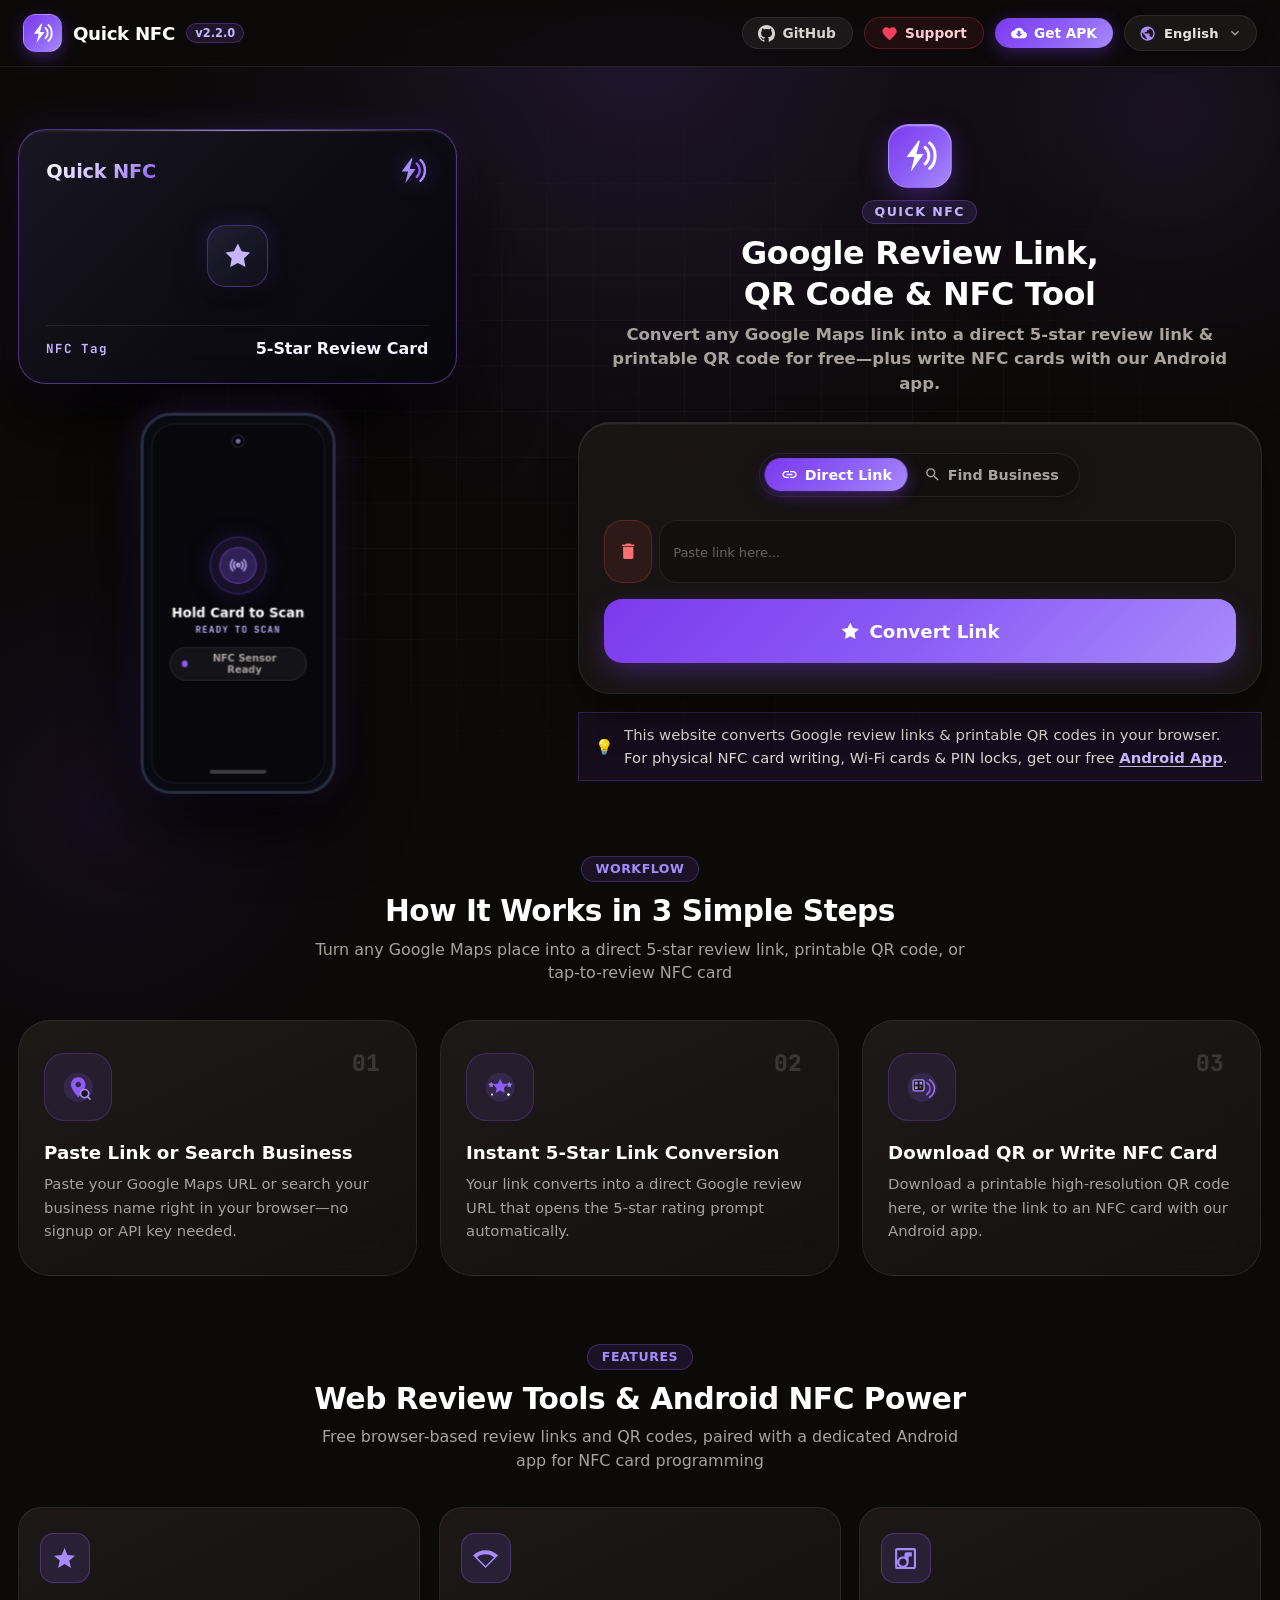
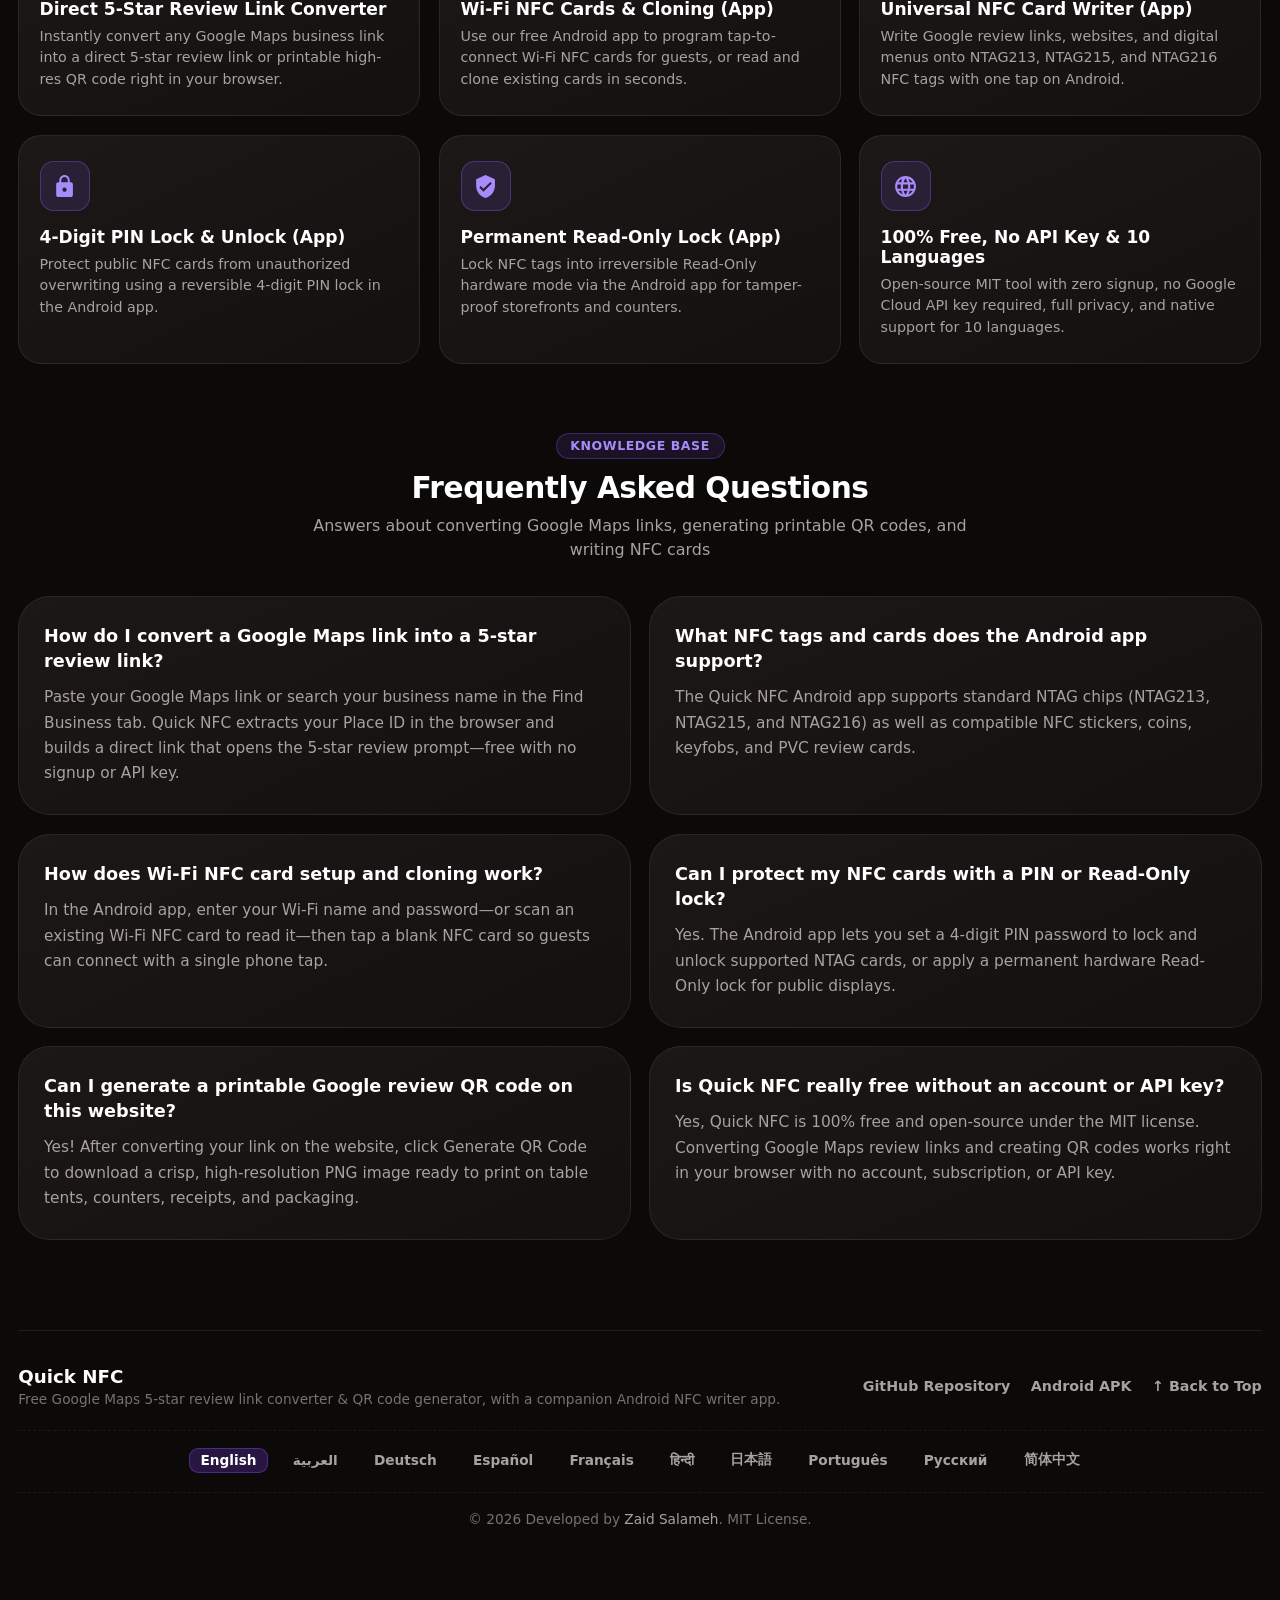
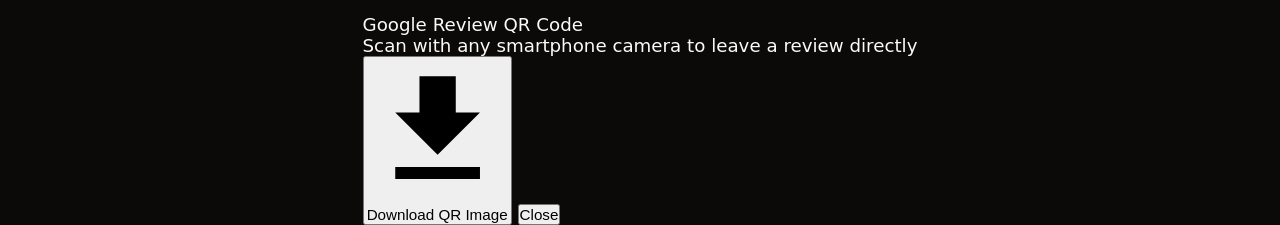
==== commit 9ad246c6: "feat(v2.2.0): add Tag Inspector, customizable Home Grid, All Tools Hub, and harden NFC hardware hand" ====
--- a/index.html
+++ b/index.html
@@ -192,7 +192,7 @@
                     </svg>
                 </div>
                 <span class="brand-name">Quick NFC</span>
-                <span class="brand-badge" id="navBrandBadge" role="button" title="Latest Release v2.1.1">v2.1.1</span>
+                <span class="brand-badge" id="navBrandBadge" role="button" title="Latest Release v2.2.0">v2.2.0</span>
             </a>
             
             <div class="navbar-actions">
@@ -296,7 +296,7 @@
             <div class="top-bar-right">
                 <button type="button" class="btn-version-pill" id="btnCheckUpdate" title="Check for Updates">
                     <span class="version-dot" id="updateDot"></span>
-                    <span id="appVersionText">v2.1.1</span>
+                    <span id="appVersionText">v2.2.0</span>
                 </button>
                 <div class="lang-selector-dropdown" id="topLangDropdownContainer">
                     <button type="button" class="lang-select-btn" id="topLangBtn" aria-haspopup="listbox" aria-expanded="false" title="Language / اللغة">
